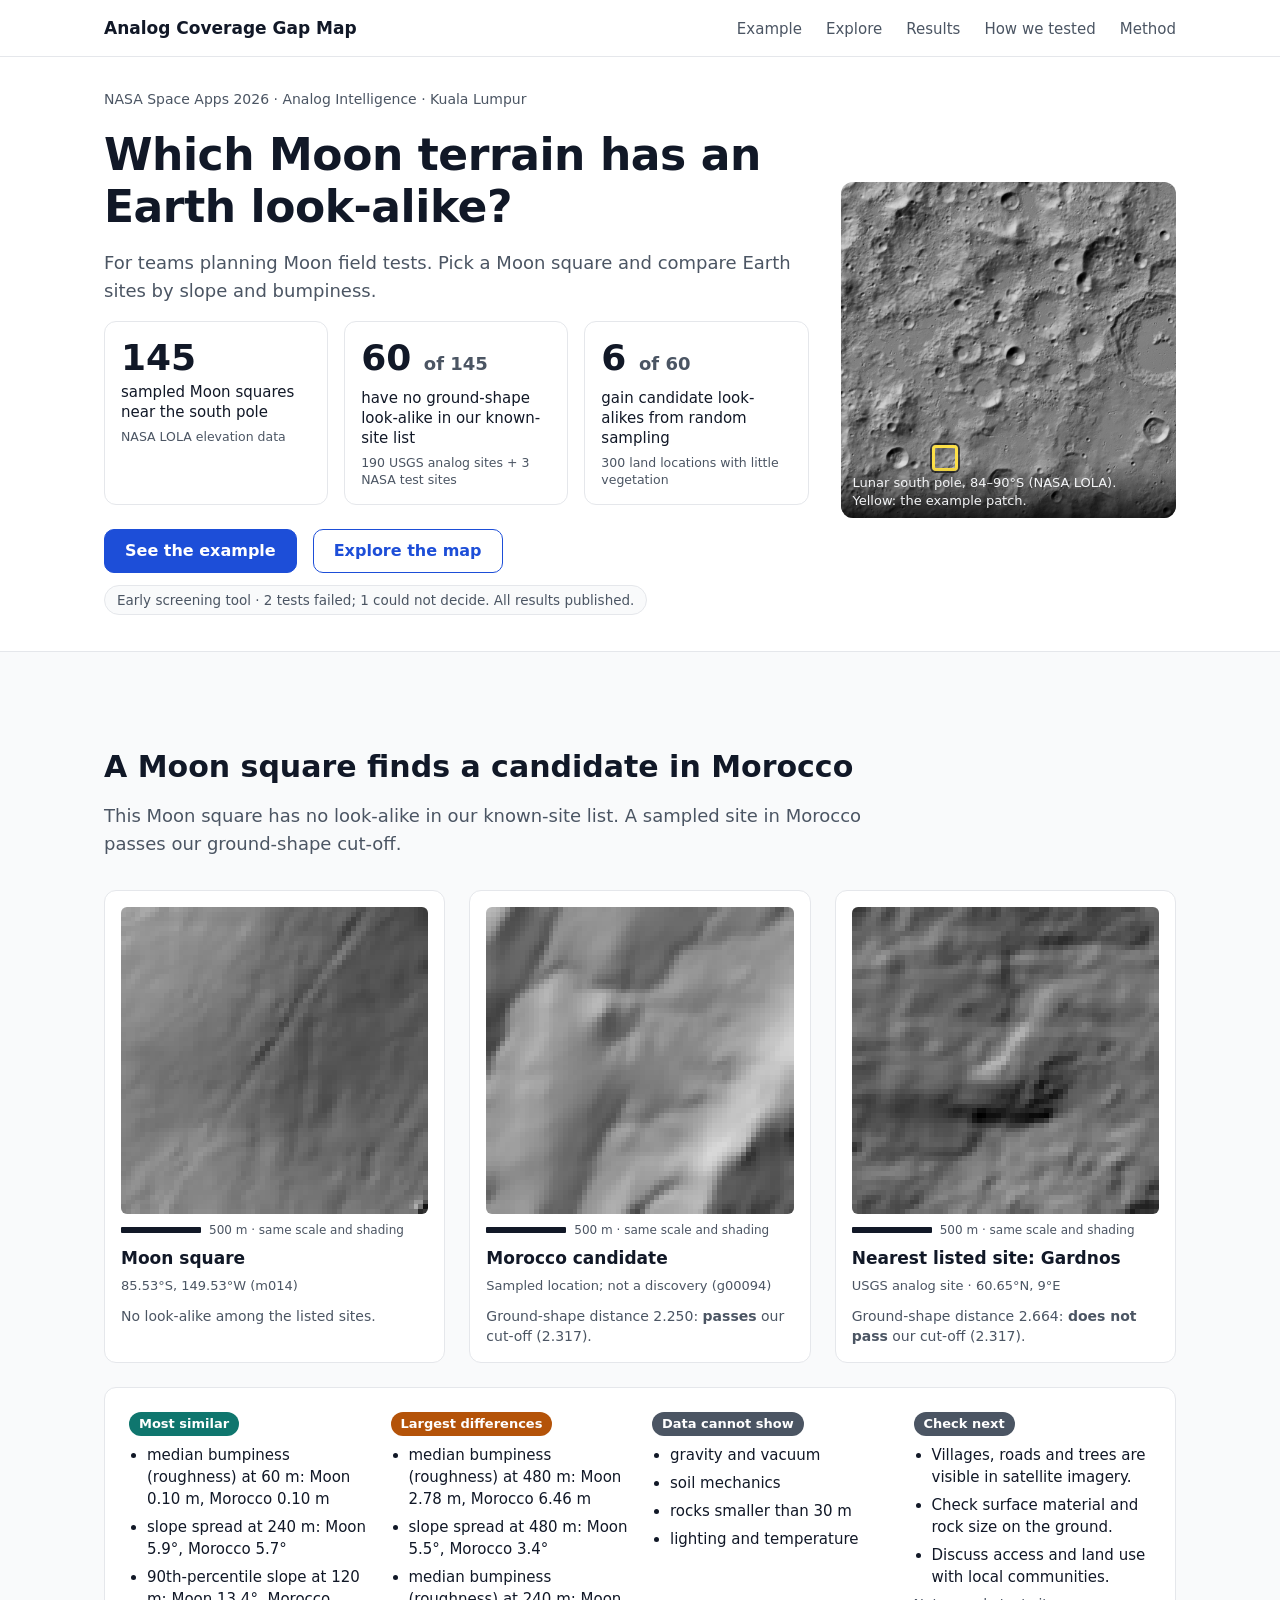
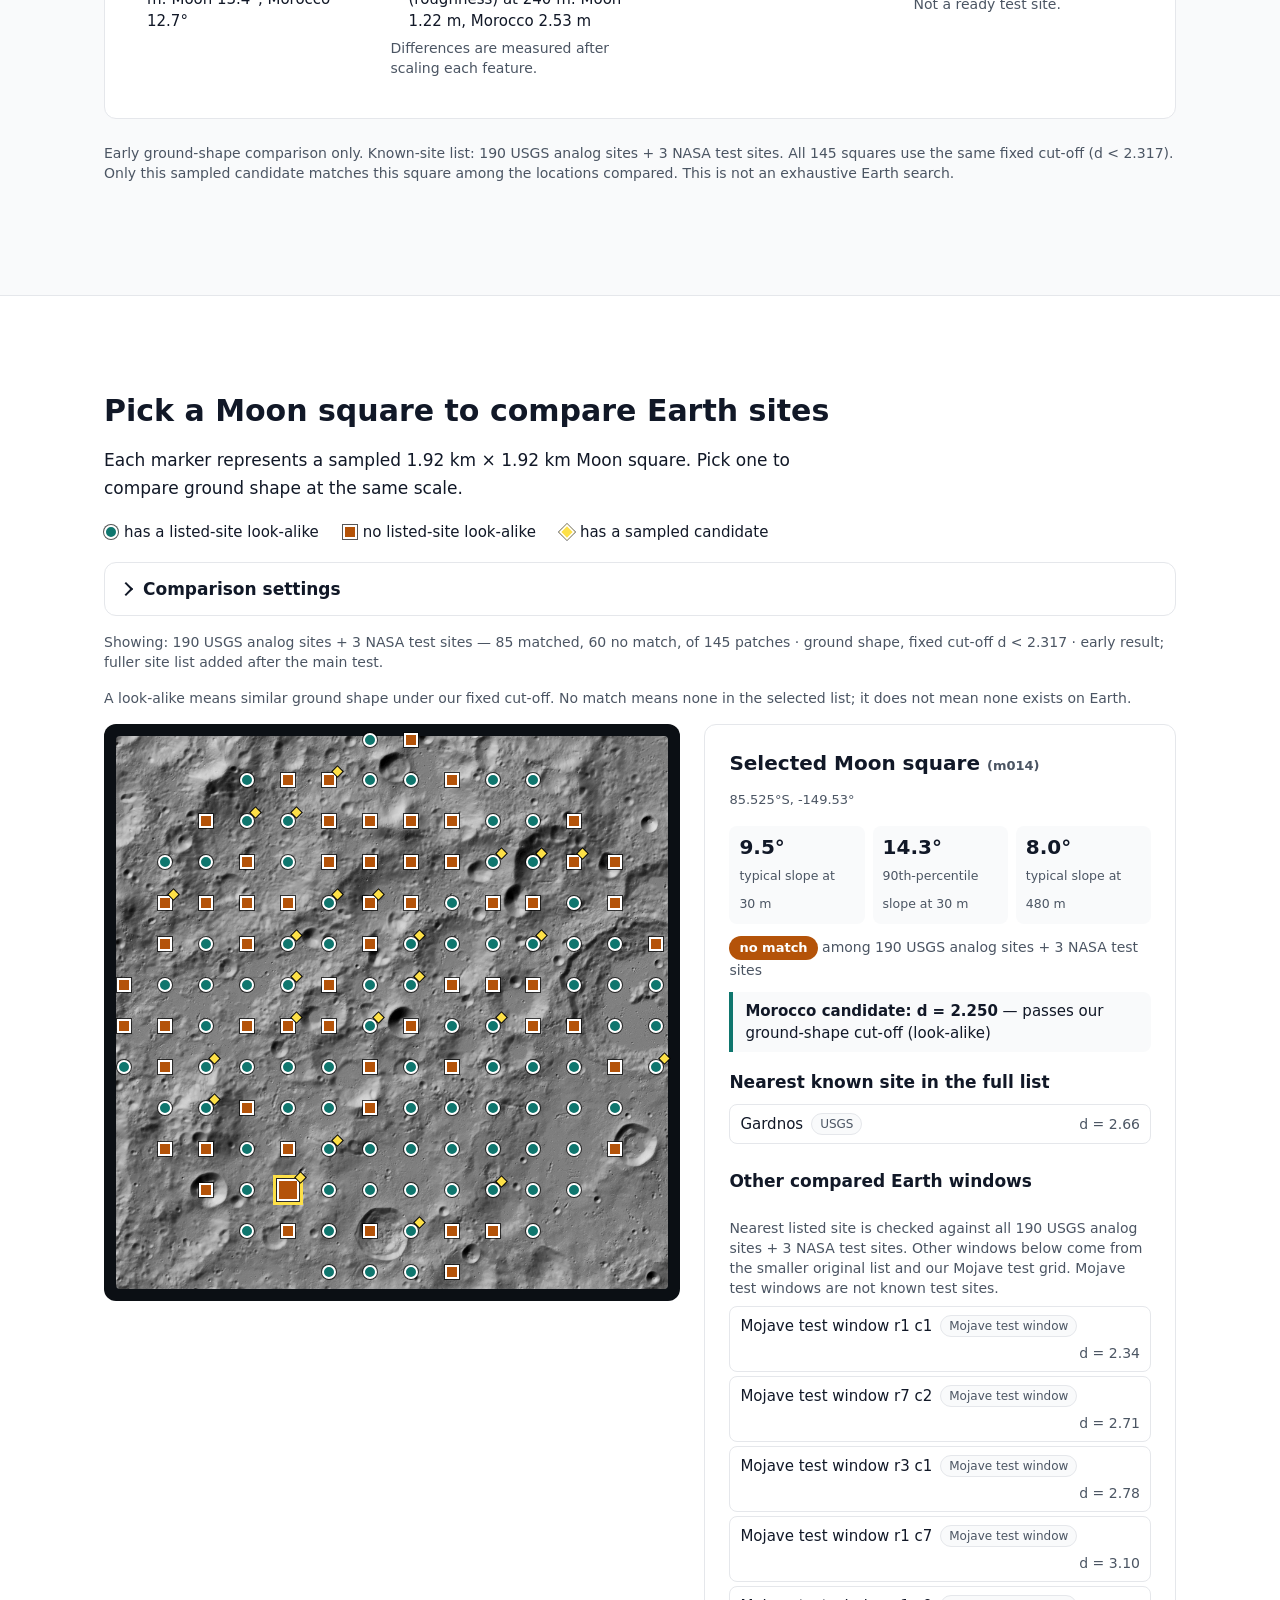
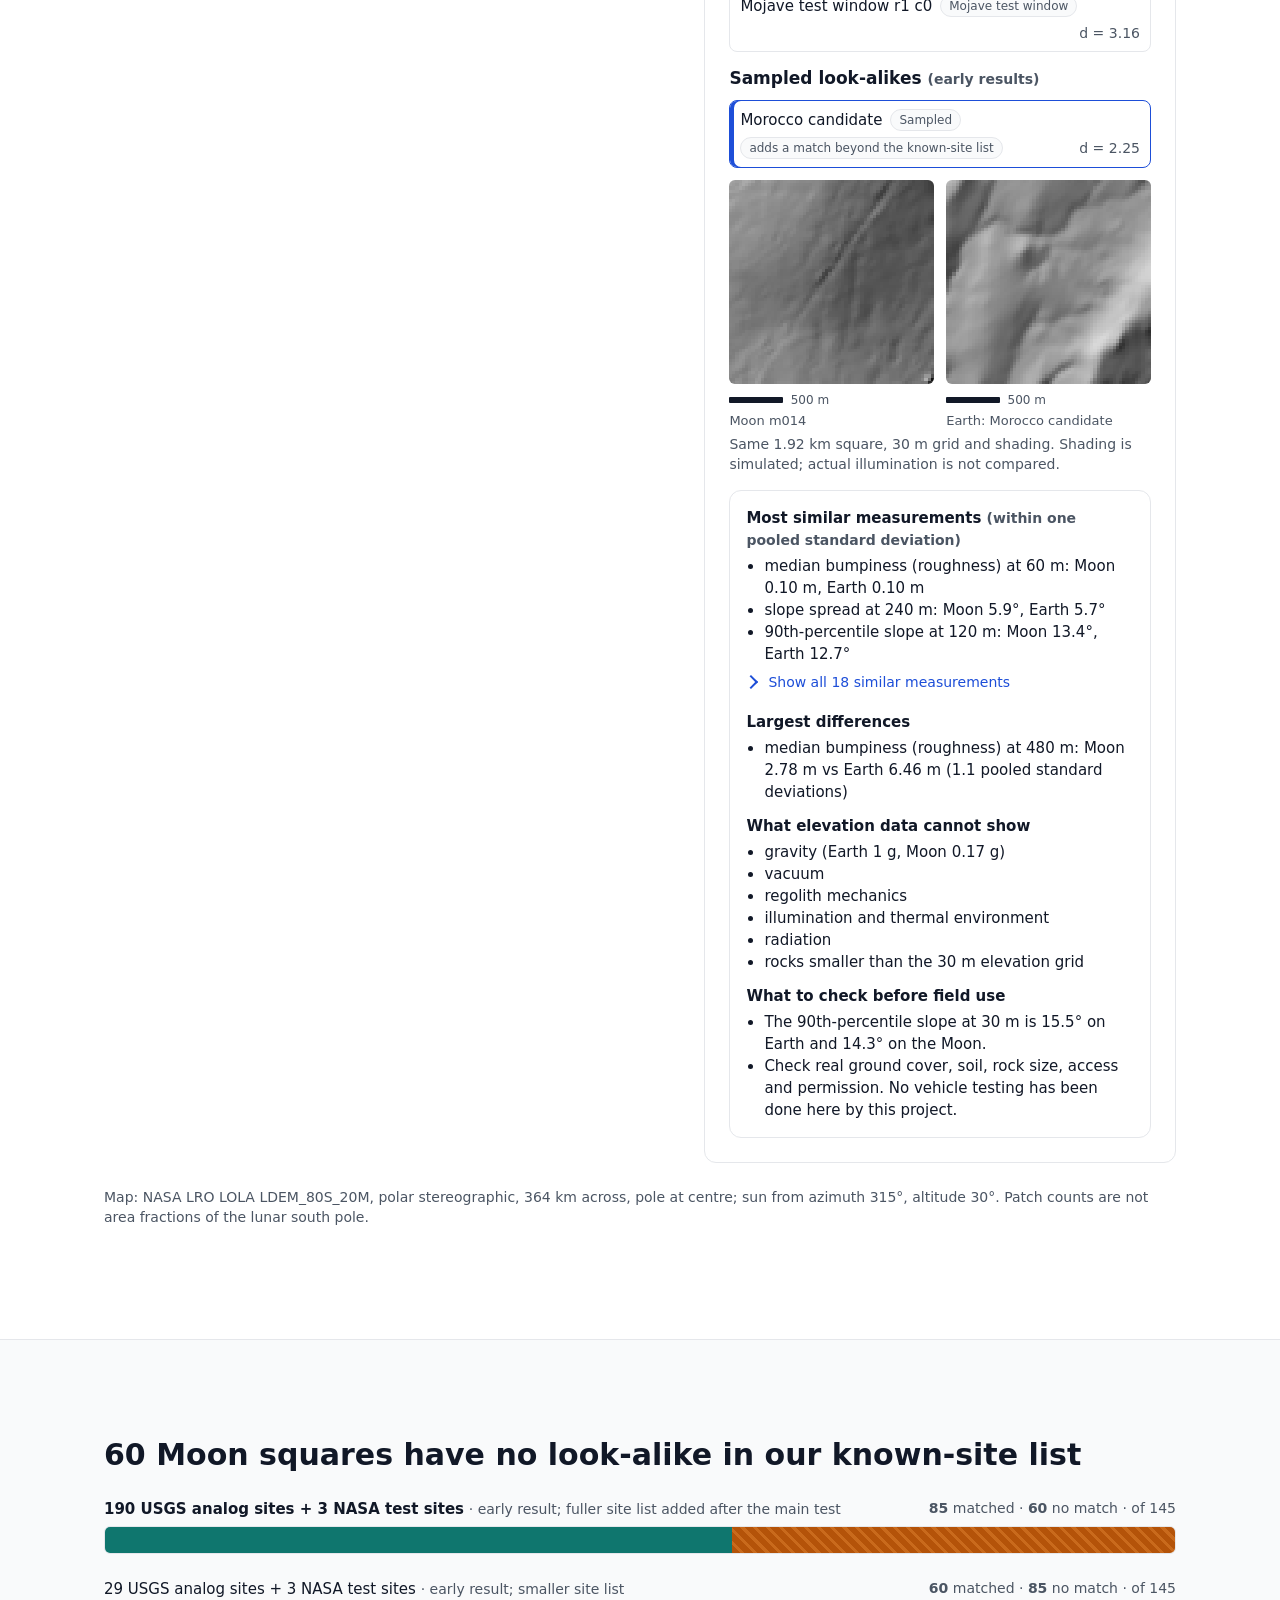
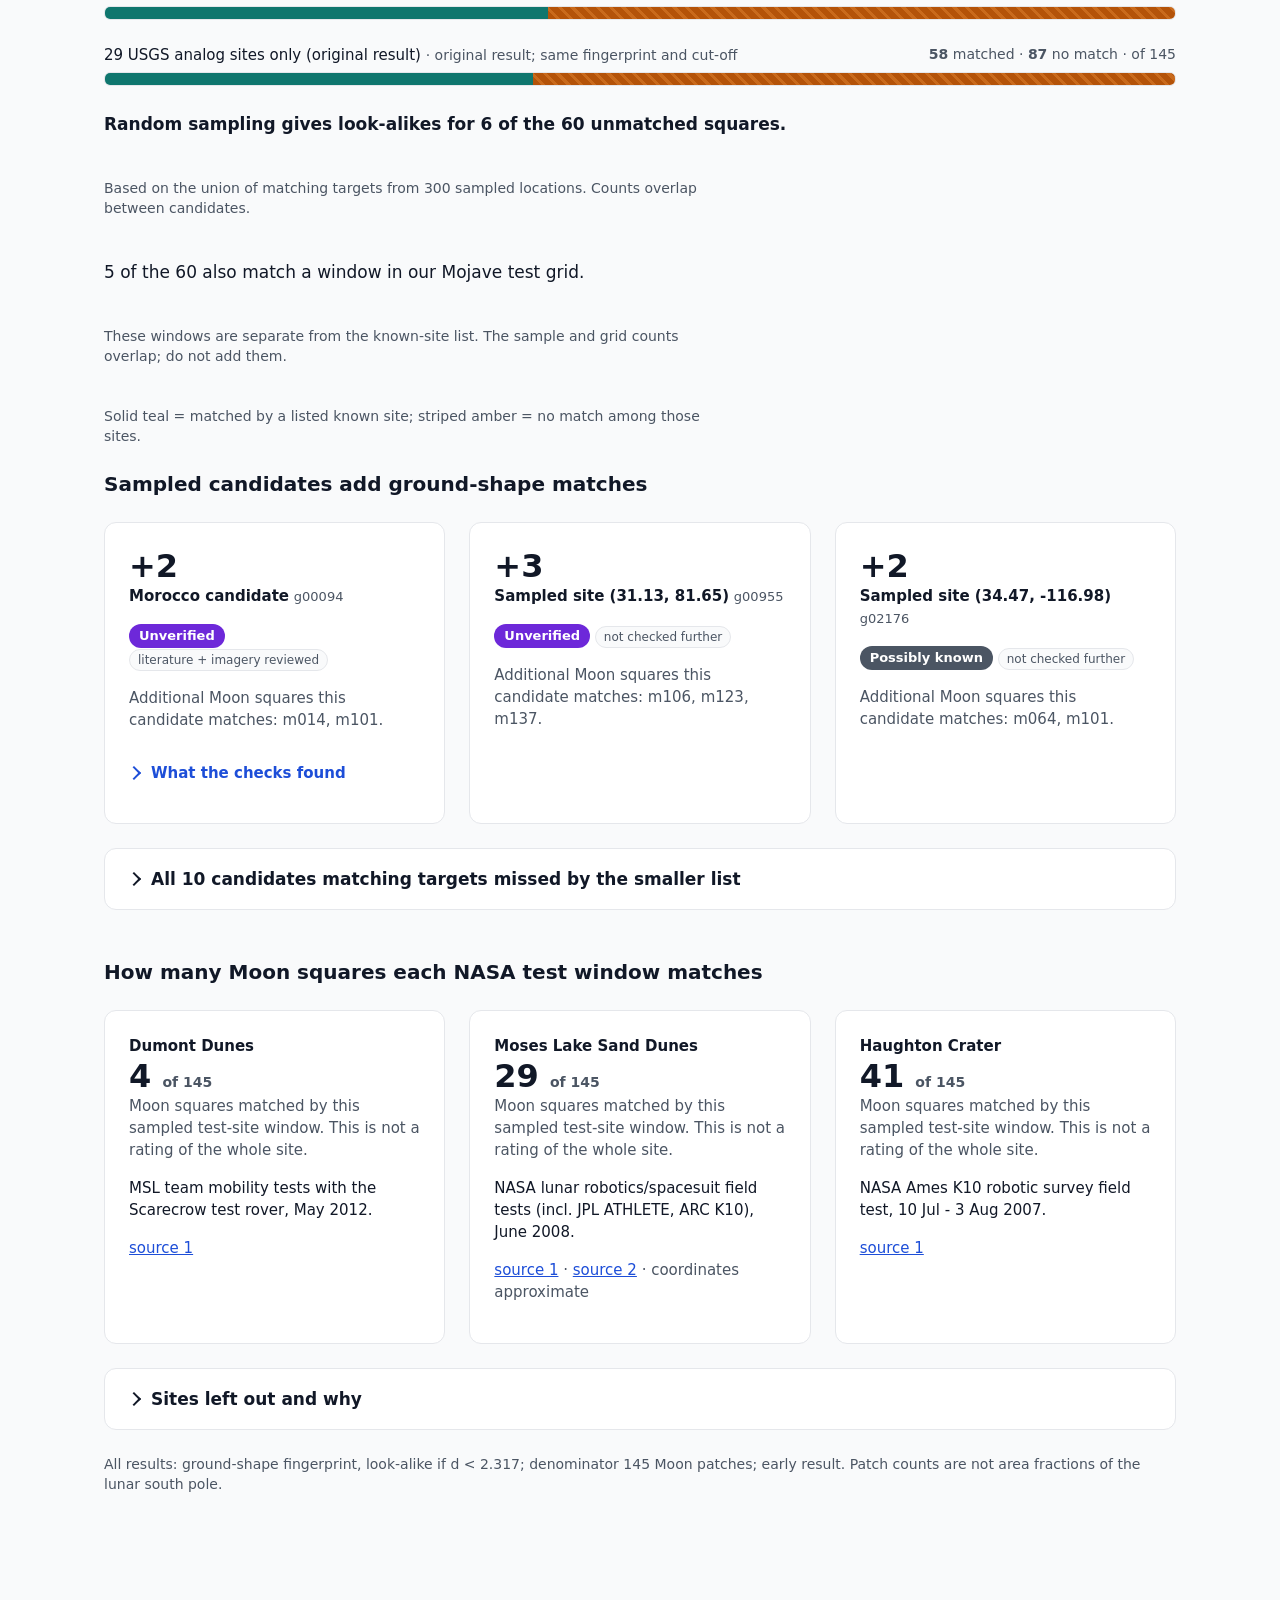
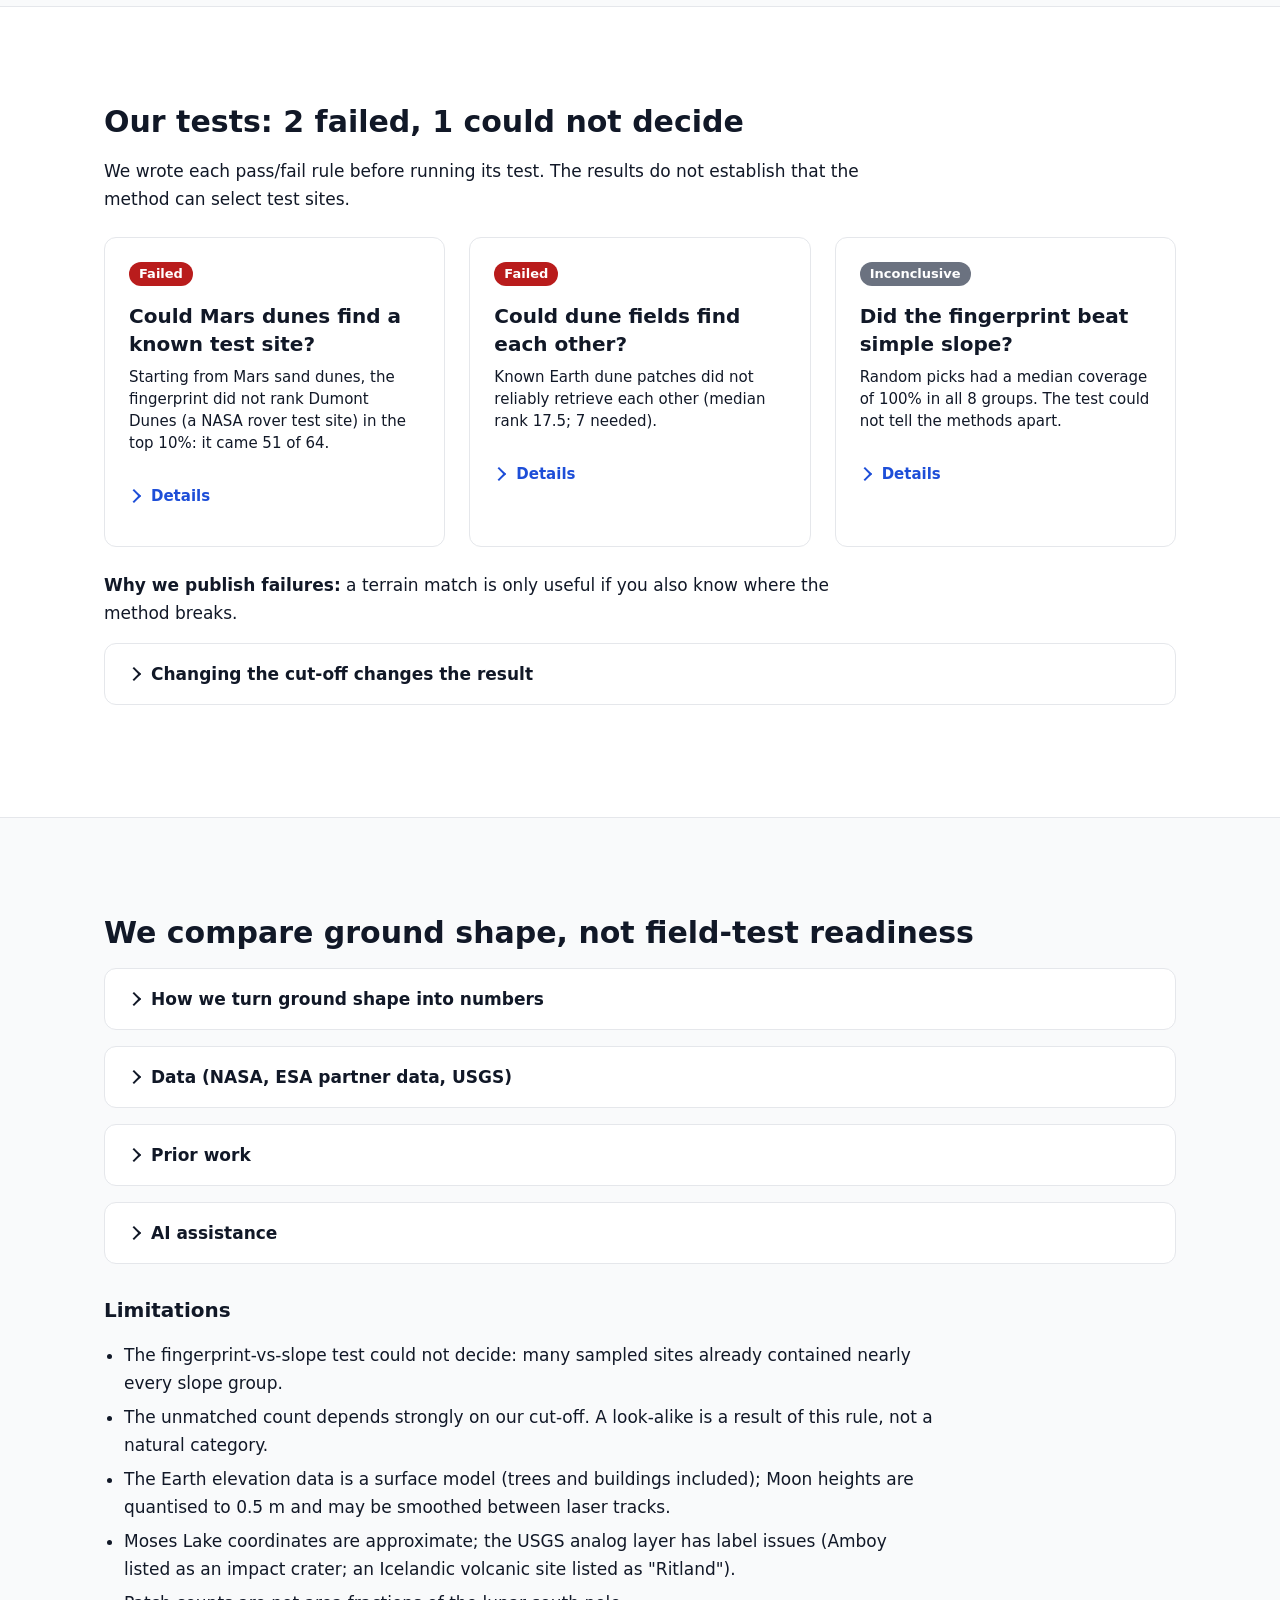
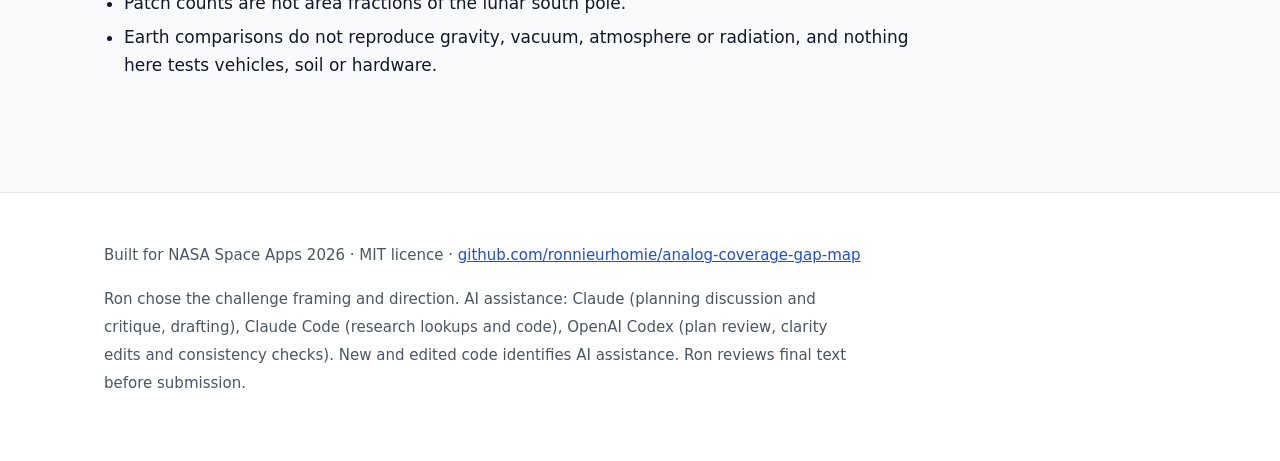
==== web/index.html @ f51215bc "Clarify Moon-to-Earth comparisons and reconcile published facts" ====
<!doctype html>
<html lang="en">
<head>
<meta charset="utf-8">
<meta name="viewport" content="width=device-width, initial-scale=1">
<title>Analog Coverage Gap Map</title>
<meta name="description" content="For Moon field-test planners: compare lunar ground shape with Earth sites. See the evidence, differences and limits. An early screening tool.">
<link rel="stylesheet" href="style.css">
</head>
<body>
<a class="skip" href="#explore">Skip to the map</a>

<nav class="nav" aria-label="Main">
  <div class="wrap">
    <a class="brand" href="#top">Analog Coverage Gap Map</a>
    <ul>
      <li><a href="#example">Example</a></li><li><a href="#explore">Explore</a></li><li><a href="#results">Results</a></li>
      <li><a href="#tested">How we tested</a></li><li><a href="#method">Method</a></li>
    </ul>
  </div>
</nav>

<main id="top">
<section class="hero" aria-labelledby="h1">
  <div class="wrap">
    <div>
      <p class="eyebrow">NASA Space Apps 2026 · Analog Intelligence · Kuala Lumpur</p>
      <h1 id="h1">Which Moon terrain has an Earth look-alike?</h1>
      <p class="lede">For teams planning Moon field tests. Pick a Moon square and compare Earth sites by slope and bumpiness.</p>
      <div class="stats" id="stats" aria-live="polite"></div>
      <div class="btns">
        <a class="btn primary" href="#example">See the example</a>
        <a class="btn secondary" href="#explore">Explore the map</a>
      </div>
      <span class="badge-note" id="badge-note">Early screening tool · 2 tests failed; 1 could not decide. All results published.</span>
    </div>
    <figure class="thumb" id="thumb">
      <img src="data/lola_84S_hillshade.png" alt="Shaded relief of the lunar south polar region, 84°S to the pole, from NASA LOLA elevation data; the example patch is outlined in yellow." width="1820" height="1820">
      <span class="hl" id="thumb-hl" aria-hidden="true"></span>
      <figcaption id="thumb-cap">Lunar south pole, 84–90°S (NASA LOLA). Yellow: the example patch.</figcaption>
    </figure>
  </div>
</section>

<section id="example" class="alt" aria-labelledby="ex-h">
  <div class="wrap">
    <h2 id="ex-h">A Moon square finds a candidate in Morocco</h2>
    <p class="lede" id="ex-lede"></p>
    <div class="trio" id="trio"></div>
    <div class="verdict" id="verdict"></div>
    <p class="footnote" id="ex-foot"></p>
  </div>
</section>

<section id="explore" aria-labelledby="explore-h">
  <div class="wrap">
    <h2 id="explore-h">Pick a Moon square to compare Earth sites</h2>
    <p>Each marker represents a sampled 1.92 km × 1.92 km Moon square. Pick one to compare ground shape at the same scale.</p>
    <div class="legend3" aria-label="Map legend">
      <span><span class="sym c" aria-hidden="true"></span>has a listed-site look-alike</span>
      <span><span class="sym g" aria-hidden="true"></span>no listed-site look-alike</span>
      <span><span class="sym d" aria-hidden="true"></span>has a sampled candidate</span>
    </div>
    <details class="settings">
      <summary>Comparison settings</summary>
      <fieldset class="opts" style="border:0;margin:0;padding:0 0 12px">
        <legend class="small">Which known sites count as a match</legend>
        <label><input type="radio" name="set" value="K" checked> 190 USGS analog sites + 3 NASA test sites (default)</label>
        <label><input type="radio" name="set" value="union"> 29 USGS analog sites + 3 NASA test sites (smaller list)</label>
        <label><input type="radio" name="set" value="nasa"> 3 NASA test sites only</label>
        <label><input type="radio" name="set" value="allusgs"> 190 USGS analog sites only (added after the main test)</label>
        <label><input type="checkbox" id="historical"> original result (29 USGS analog sites only)</label>
      </fieldset>
    </details>
    <p class="setline" id="legend" aria-live="polite"></p>
    <p class="setline">A look-alike means similar ground shape under our fixed cut-off. No match means none in the selected list; it does not mean none exists on Earth.</p>
    <div class="explore">
      <div class="mapbox">
        <div id="map" class="map" role="group" aria-label="Map of 145 Moon patches near the lunar south pole; each marker is a button">
          <img src="data/lola_84S_hillshade.png" alt="Shaded relief of the lunar south polar region, 84°S to the pole (NASA LOLA)." width="1820" height="1820">
        </div>
      </div>
      <aside id="panel" class="panel" aria-live="polite" tabindex="-1"><p class="muted">Loading…</p></aside>
    </div>
    <p class="footnote">Map: NASA LRO LOLA LDEM_80S_20M, polar stereographic, 364 km across, pole at centre; sun from azimuth 315°, altitude 30°.
      Patch counts are not area fractions of the lunar south pole.</p>
  </div>
</section>

<section id="results" class="alt" aria-labelledby="res-h">
  <div class="wrap">
    <h2 id="res-h">60 Moon squares have no look-alike in our known-site list</h2>
    <div class="bars" id="bars"></div>
    <h3>Sampled candidates add ground-shape matches</h3>
    <div class="cards3" id="cands"></div>
    <details class="disc"><summary>All 10 candidates matching targets missed by the smaller list</summary><div class="inner" id="cand-table"></div></details>
    <h3 style="margin-top:48px">How many Moon squares each NASA test window matches</h3>
    <div class="cards3" id="nasa"></div>
    <details class="disc"><summary>Sites left out and why</summary><div class="inner" id="nasa-ex"></div></details>
    <p class="footnote" id="res-foot"></p>
  </div>
</section>

<section id="tested" aria-labelledby="t-h">
  <div class="wrap">
    <h2 id="t-h">Our tests: 2 failed, 1 could not decide</h2>
    <p>We wrote each pass/fail rule before running its test. The results do not establish that the method can select test sites.</p>
    <div class="cards3" id="score"></div>
    <p><strong>Why we publish failures:</strong> a terrain match is only useful if you also know where the method breaks.</p>
    <details class="disc"><summary>Changing the cut-off changes the result</summary><div class="inner" id="sens"></div></details>
  </div>
</section>

<section id="method" class="alt" aria-labelledby="m-h">
  <div class="wrap">
    <h2 id="m-h">We compare ground shape, not field-test readiness</h2>
    <div id="method-body"></div>
    <h3 style="margin-top:32px">Limitations</h3>
    <ul class="lim" id="limits"></ul>
  </div>
</section>
</main>

<footer>
  <div class="wrap">
    <p>Built for NASA Space Apps 2026 · MIT licence · <a href="https://github.com/ronnieurhomie/analog-coverage-gap-map">github.com/ronnieurhomie/analog-coverage-gap-map</a></p>
    <p id="foot-ai">Ron chose the challenge framing and direction. AI assistance: Claude (planning discussion and critique, drafting), Claude Code
      (research lookups and code), OpenAI Codex (plan review, clarity edits and consistency checks). New and edited code identifies AI assistance. Ron reviews final text before submission.</p>
  </div>
</footer>
<script src="app.js"></script>
</body>
</html>
---- web/style.css ----
/* Portions of this file were generated with AI assistance (Claude Code, Anthropic) and reviewed by the author. */
:root {
  --text: #111827; --text-2: #4b5563; --border: #e5e7eb; --surface: #f9fafb; --bg: #ffffff;
  --accent: #1d4ed8; --accent-ink: #ffffff;
  --matched: #0f766e; --nomatch: #b45309; --failed: #b91c1c; --inconclusive: #6b7280; --unverified: #6d28d9;
  --focus: #f59e0b; --map-bg: #0b0f14;
  --s1: 8px; --s2: 16px; --s3: 24px; --s4: 32px; --s6: 48px; --s8: 64px;
  font-family: system-ui, -apple-system, "Segoe UI", Roboto, "Helvetica Neue", Arial, sans-serif;
}
@media (prefers-color-scheme: dark) {
  :root:not([data-theme="light"]) {
    --text: #f3f4f6; --text-2: #c2c8d0; --border: #2f3641; --surface: #161b22; --bg: #0d1117;
    --accent: #8ab4ff; --accent-ink: #0d1117; --matched: #2dd4bf; --nomatch: #fbbf24; --failed: #f87171;
    --inconclusive: #b6bcc6; --unverified: #c4b5fd;
  }
}
* { box-sizing: border-box; }
html { scroll-behavior: smooth; scroll-padding-top: 72px; }
@media (prefers-reduced-motion: reduce) { html { scroll-behavior: auto; } }
body { margin: 0; background: var(--bg); color: var(--text); font-size: 17px; line-height: 28px; }
a { color: var(--accent); }
:focus-visible { outline: 3px solid var(--focus); outline-offset: 2px; border-radius: 4px; }
.skip { position: absolute; left: -999px; } .skip:focus { left: 8px; top: 8px; z-index: 30; background: var(--bg); padding: 8px; }
.wrap { max-width: 1120px; margin: 0 auto; padding: 0 var(--s3); }
.small, .muted { font-size: 14px; line-height: 20px; color: var(--text-2); }
.id { font-size: 13px; color: var(--text-2); font-variant-numeric: tabular-nums; }
h1 { font-size: 44px; line-height: 52px; font-weight: 650; margin: var(--s2) 0; letter-spacing: -0.01em; }
h2 { font-size: 30px; line-height: 38px; font-weight: 650; margin: 0 0 var(--s2); }
h3 { font-size: 20px; line-height: 28px; font-weight: 600; margin: 0 0 var(--s1); }
p { margin: 0 0 var(--s2); max-width: 70ch; }

/* nav */
.nav { position: sticky; top: 0; z-index: 20; background: var(--bg); border-bottom: 1px solid var(--border); }
.nav .wrap { display: flex; align-items: center; justify-content: space-between; gap: var(--s3); height: 56px; }
.brand { font-weight: 650; color: var(--text); text-decoration: none; white-space: nowrap; }
.nav ul { display: flex; gap: var(--s3); list-style: none; margin: 0; padding: 0; }
.nav ul a { color: var(--text-2); text-decoration: none; font-size: 15px; white-space: nowrap; }
.nav ul a:hover { color: var(--accent); }

/* sections */
section { padding: 96px 0; border-bottom: 1px solid var(--border); }
section.alt { background: var(--surface); }
.lede { font-size: 18px; line-height: 28px; color: var(--text-2); }
.footnote { font-size: 14px; line-height: 20px; color: var(--text-2); margin-top: var(--s3); max-width: none; }

/* hero */
.hero { padding: 28px 0 36px; }
.hero .wrap { display: grid; grid-template-columns: minmax(0, 2.1fr) minmax(0, 1fr); gap: var(--s4); align-items: center; }
.eyebrow { font-size: 14px; color: var(--text-2); margin: 0; }
.stats { display: grid; grid-template-columns: repeat(3, 1fr); gap: var(--s2); margin: var(--s2) 0 var(--s3); }
.stat { border: 1px solid var(--border); border-radius: 12px; padding: var(--s2); background: var(--bg); }
.stat .num { font-size: 36px; line-height: 40px; font-weight: 650; font-variant-numeric: tabular-nums; display: block; }
.stat .lab { display: block; font-size: 15px; line-height: 20px; margin-top: 4px; }
.stat .num small { font-size: 18px; font-weight: 600; color: var(--text-2); }
.stat .qual { display: block; font-size: 12.5px; line-height: 17px; color: var(--text-2); margin-top: 6px; }
.btns { display: flex; flex-wrap: wrap; gap: var(--s2); align-items: center; }
.btn { display: inline-flex; align-items: center; min-height: 44px; padding: 0 20px; border-radius: 10px; font-weight: 600; text-decoration: none;
  border: 1px solid var(--accent); font-size: 16px; }
.btn.primary { background: var(--accent); color: var(--accent-ink); }
.btn.secondary { background: transparent; color: var(--accent); }
.badge-note { display: inline-block; margin-top: 12px; font-size: 13.5px; line-height: 20px; color: var(--text-2);
  border: 1px solid var(--border); border-radius: 999px; padding: 4px 12px; background: var(--surface); }
.thumb { position: relative; border-radius: 12px; overflow: hidden; background: var(--map-bg); aspect-ratio: 1; margin: 0; }
.thumb img { width: 100%; height: 100%; display: block; }
.thumb .hl { position: absolute; width: 26px; height: 26px; margin: -13px 0 0 -13px; border: 3px solid #fde047; border-radius: 4px;
  box-shadow: 0 0 0 2px rgba(0,0,0,.6); }
.thumb figcaption { position: absolute; left: 0; right: 0; bottom: 0; padding: 8px 12px; font-size: 13px; line-height: 18px; color: #f3f4f6;
  background: linear-gradient(transparent, rgba(0,0,0,.8)); }

/* example */
.trio { display: grid; grid-template-columns: repeat(3, 1fr); gap: var(--s3); margin: var(--s4) 0 var(--s3); }
.imgcard { border: 1px solid var(--border); border-radius: 12px; padding: var(--s2); background: var(--bg); margin: 0; }
.imgcard img { width: 100%; height: auto; aspect-ratio: 1; image-rendering: pixelated; display: block; border-radius: 6px; }
.scale { display: flex; align-items: center; gap: 8px; margin-top: 8px; font-size: 12px; line-height: 16px; color: var(--text-2); }
.scale i { display: block; height: 6px; width: 26.04%; background: var(--text); border-radius: 1px; }
.imgcard .name { font-weight: 600; margin-top: 8px; display: block; line-height: 24px; }
.verdict { display: grid; grid-template-columns: repeat(4, 1fr); gap: var(--s3); border: 1px solid var(--border); border-radius: 12px;
  padding: var(--s3); background: var(--bg); }
.verdict h3 { font-size: 16px; line-height: 22px; display: flex; align-items: center; gap: 8px; }
.verdict ul { margin: 0; padding-left: 18px; font-size: 15px; line-height: 22px; } .verdict li { margin-bottom: 6px; }

/* pills & chips */
.pill { display: inline-block; font-size: 13px; line-height: 18px; font-weight: 600; padding: 3px 10px; border-radius: 999px; color: #fff; vertical-align: middle; }
.pill.failed { background: var(--failed); } .pill.inconclusive { background: var(--inconclusive); } .pill.unverified { background: var(--unverified); }
.pill.matched { background: var(--matched); } .pill.nomatch { background: var(--nomatch); } .pill.neutral { background: var(--text-2); }
@media (prefers-color-scheme: dark) { :root:not([data-theme="light"]) .pill { color: #0d1117; } }
.chip { display: inline-block; font-size: 12px; line-height: 18px; padding: 1px 8px; border-radius: 999px; border: 1px solid var(--border);
  color: var(--text-2); background: var(--surface); white-space: nowrap; }

/* explore */
.legend3 { display: flex; flex-wrap: wrap; gap: var(--s1) var(--s3); font-size: 15px; margin: var(--s2) 0; }
.sym { display: inline-block; width: 14px; height: 14px; vertical-align: -2px; margin-right: 6px; border: 2px solid #fff; box-shadow: 0 0 0 1px #555; }
.sym.c { background: var(--matched); border-radius: 50%; } .sym.g { background: var(--nomatch); }
.sym.d { background: #fde047; transform: rotate(45deg) scale(.8); }
details.settings { border: 1px solid var(--border); border-radius: 12px; padding: 0 var(--s2); margin-bottom: var(--s2); background: var(--bg); }
details > summary { cursor: pointer; padding: 12px 0; font-weight: 600; list-style: none; display: flex; align-items: center; gap: 8px; }
details > summary::-webkit-details-marker { display: none; }
details > summary::before { content: ""; width: 8px; height: 8px; border-right: 2px solid currentColor; border-bottom: 2px solid currentColor;
  transform: rotate(-45deg); transition: transform .15s; margin-right: 4px; flex: none; }
details[open] > summary::before { transform: rotate(45deg); }
@media (prefers-reduced-motion: reduce) { details > summary::before { transition: none; } }
.settings .opts { display: flex; flex-wrap: wrap; gap: 8px 20px; padding-bottom: 12px; font-size: 15px; }
.settings label { display: inline-flex; gap: 6px; align-items: center; min-height: 32px; }
.setline { font-size: 14px; line-height: 20px; color: var(--text-2); margin: 0 0 var(--s2); max-width: none; }
.explore { display: grid; grid-template-columns: 55fr 45fr; gap: var(--s3); align-items: start; }
.mapbox { background: var(--map-bg); border-radius: 12px; padding: 12px; }
.map { position: relative; width: 100%; aspect-ratio: 1; }
.map img { width: 100%; height: 100%; display: block; border-radius: 4px; object-fit: fill; }
.pt { position: absolute; width: 14px; height: 14px; margin: -7px 0 0 -7px; padding: 0; border: 2px solid #fff; cursor: pointer;
  box-shadow: 0 0 0 1px rgba(0,0,0,.7); }
.pt.covered { background: var(--matched); border-radius: 50%; } .pt.gap { background: var(--nomatch); }
.pt.cand::after { content: ""; position: absolute; right: -7px; top: -7px; width: 7px; height: 7px; background: #fde047;
  transform: rotate(45deg); box-shadow: 0 0 0 1px #000; }
.pt[aria-pressed="true"] { width: 22px; height: 22px; margin: -11px 0 0 -11px; outline: 3px solid #fde047; outline-offset: 1px; z-index: 2; }
.panel { border: 1px solid var(--border); border-radius: 12px; padding: var(--s3); background: var(--bg); }
.panel h3 { margin-bottom: 4px; }
.keynums { display: grid; grid-template-columns: repeat(3, 1fr); gap: 8px; margin: 12px 0; }
.keynums div { background: var(--surface); border-radius: 8px; padding: 8px 10px; }
.keynums b { display: block; font-size: 20px; line-height: 26px; font-variant-numeric: tabular-nums; }
.keynums span { font-size: 12.5px; line-height: 17px; color: var(--text-2); }
.verdictline { border-left: 4px solid var(--matched); padding: 8px 12px; background: var(--surface); border-radius: 0 8px 8px 0; margin: 12px 0;
  font-size: 15px; line-height: 22px; max-width: none; }
.verdictline.out { border-left-color: var(--nomatch); }
.nb { list-style: none; margin: 8px 0 12px; padding: 0; }
.nb button { width: 100%; text-align: left; display: flex; flex-wrap: wrap; align-items: center; gap: 6px 8px; background: var(--bg);
  border: 1px solid var(--border); border-radius: 8px; padding: 8px 10px; margin: 4px 0; color: var(--text); font: inherit; font-size: 15px;
  line-height: 20px; cursor: pointer; }
.nb button .dv { margin-left: auto; font-variant-numeric: tabular-nums; color: var(--text-2); font-size: 14px; }
.nb button[aria-pressed="true"] { border-color: var(--accent); box-shadow: inset 4px 0 0 var(--accent); }
.pair { display: grid; grid-template-columns: 1fr 1fr; gap: 12px; margin: 12px 0 4px; }
.pair img { width: 100%; height: auto; aspect-ratio: 1; image-rendering: pixelated; border-radius: 6px; display: block; }
.pair .cap { font-size: 13px; line-height: 18px; color: var(--text-2); margin-top: 4px; }
.card { border: 1px solid var(--border); border-radius: 12px; padding: var(--s2); margin-top: var(--s2); font-size: 15px; line-height: 22px; }
.card h4 { margin: 12px 0 4px; font-size: 15px; } .card h4:first-child { margin-top: 0; }
.card ul { margin: 0; padding-left: 18px; } .card details > summary { font-weight: 500; padding: 6px 0; font-size: 14px; color: var(--accent); }

/* results */
.bars { display: grid; gap: var(--s3); margin: var(--s3) 0; }
.barrow .bl { display: flex; justify-content: space-between; gap: 12px; font-size: 15px; line-height: 22px; margin-bottom: 6px; flex-wrap: wrap; }
.bar { display: flex; height: 28px; border-radius: 6px; overflow: hidden; border: 1px solid var(--border); }
.bar.small { height: 14px; }
.bar .cov { background: var(--matched); } .bar .gap { background: repeating-linear-gradient(45deg, var(--nomatch), var(--nomatch) 6px, #c96a1c 6px, #c96a1c 9px); }
.cards3 { display: grid; grid-template-columns: repeat(3, 1fr); gap: var(--s3); margin: var(--s3) 0; }
.cardx { border: 1px solid var(--border); border-radius: 12px; padding: var(--s3); background: var(--bg); }
.cardx .big { font-size: 32px; line-height: 38px; font-weight: 650; font-variant-numeric: tabular-nums; }
.cardx p { font-size: 15px; line-height: 22px; }
.cardx details { margin-top: 8px; } .cardx details > summary { font-size: 15px; color: var(--accent); }
.cardx details p, .cardx details li { font-size: 15px; line-height: 22px; }
.disc { border: 1px solid var(--border); border-radius: 12px; padding: 0 var(--s3); margin: var(--s2) 0; background: var(--bg); }
.disc > summary { padding: 16px 0; }
.disc .inner { padding-bottom: var(--s3); }
table { border-collapse: collapse; width: 100%; font-size: 14.5px; line-height: 20px; }
th, td { border-bottom: 1px solid var(--border); padding: 8px 8px; text-align: left; vertical-align: top; }
th { color: var(--text-2); font-weight: 600; } .tablewrap { overflow-x: auto; }
figure.chart { margin: var(--s2) 0; } figure.chart img { max-width: 100%; height: auto; border: 1px solid var(--border); border-radius: 8px; background: #fff; }
figure.chart figcaption { font-size: 14px; color: var(--text-2); }
.lim { padding-left: 20px; } .lim li { margin-bottom: 6px; max-width: 75ch; }
footer { padding: var(--s6) 0; font-size: 15px; color: var(--text-2); } footer p { max-width: 80ch; }

/* responsive */
@media (max-width: 960px) {
  .hero .wrap { grid-template-columns: 1fr; }
  .thumb { max-width: 420px; }
  .explore { grid-template-columns: 1fr; }
  .verdict { grid-template-columns: 1fr 1fr; }
}
@media (max-width: 640px) {
  section { padding: 56px 0; } .hero { padding: 24px 0 40px; }
  .wrap { padding: 0 16px; }
  h1 { font-size: 30px; line-height: 38px; } h2 { font-size: 24px; line-height: 32px; }
  .nav .wrap { height: auto; flex-direction: column; align-items: flex-start; gap: 4px; padding-top: 8px; padding-bottom: 6px; }
  .nav ul { overflow-x: auto; max-width: 100%; gap: 16px; padding-bottom: 4px; }
  .stats, .trio, .cards3, .verdict { grid-template-columns: 1fr; }
  .stat .num { font-size: 34px; line-height: 40px; }
  .keynums b { font-size: 17px; }
}
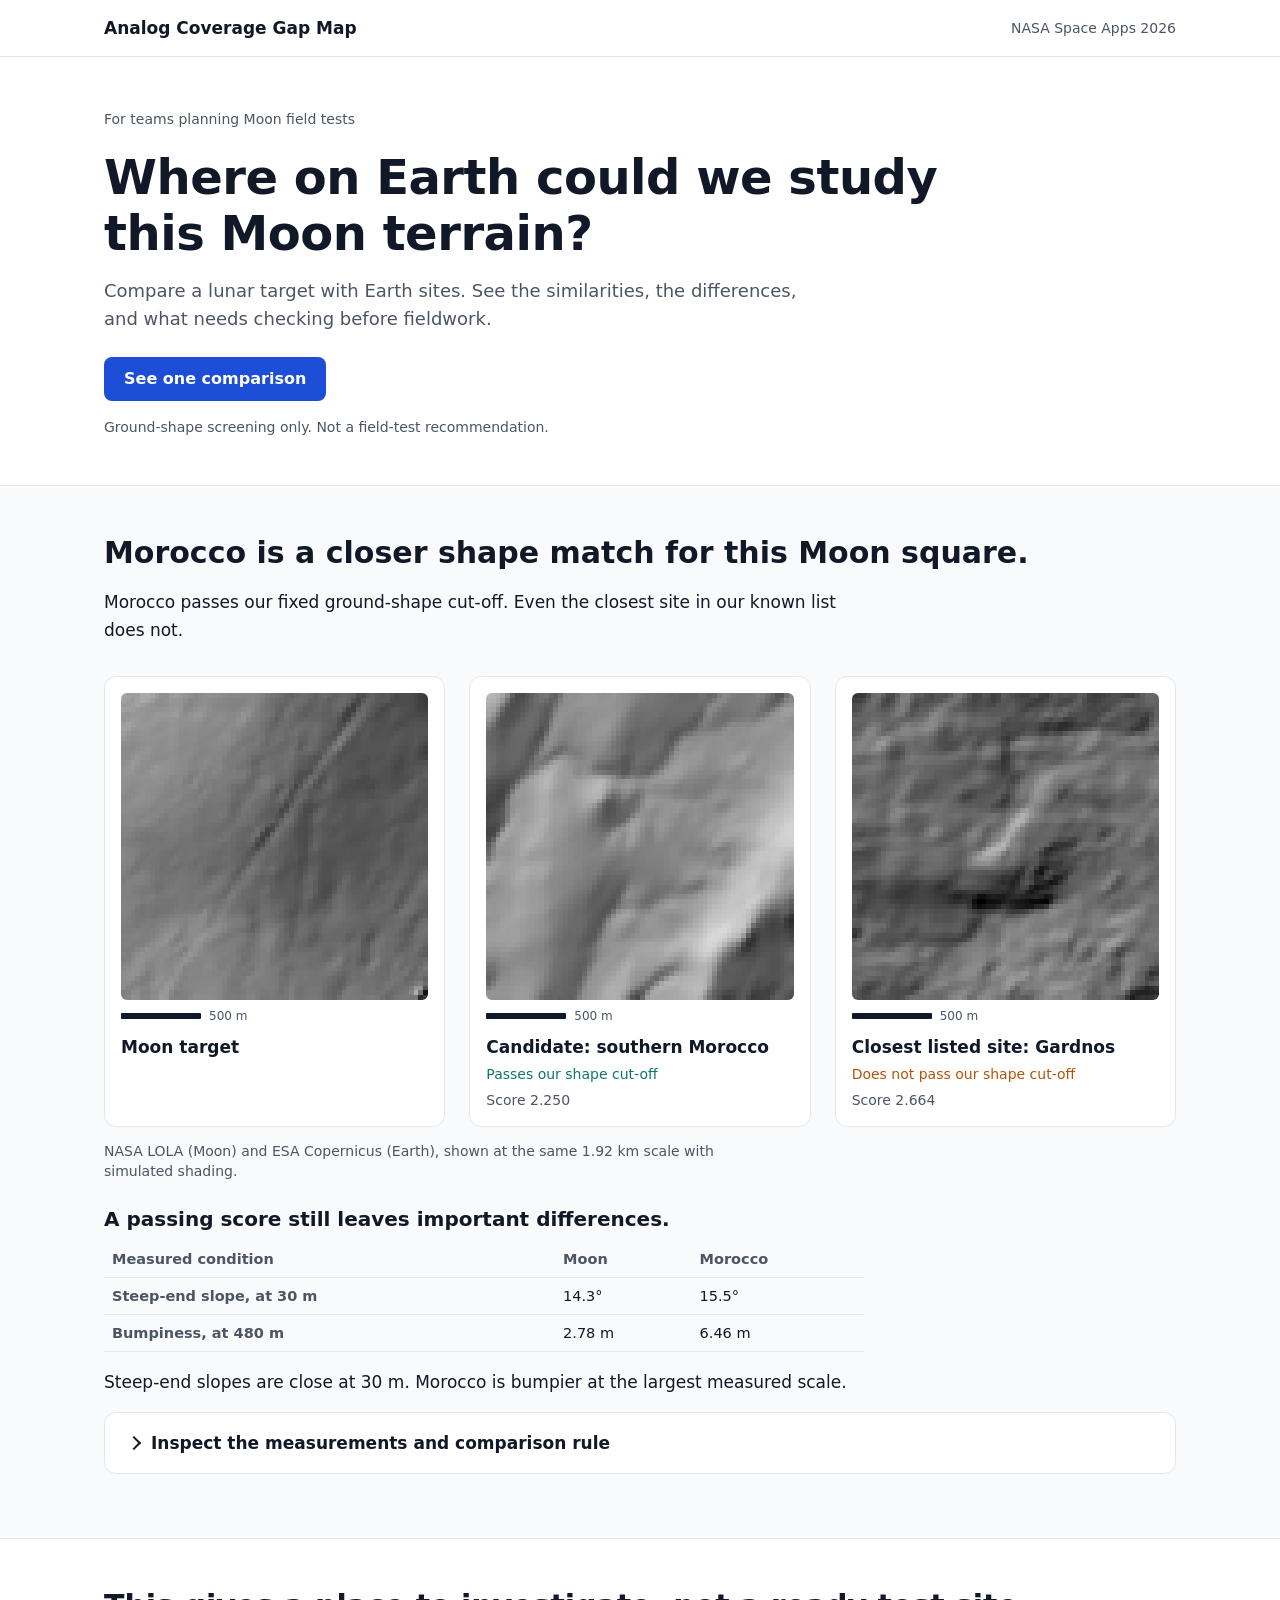
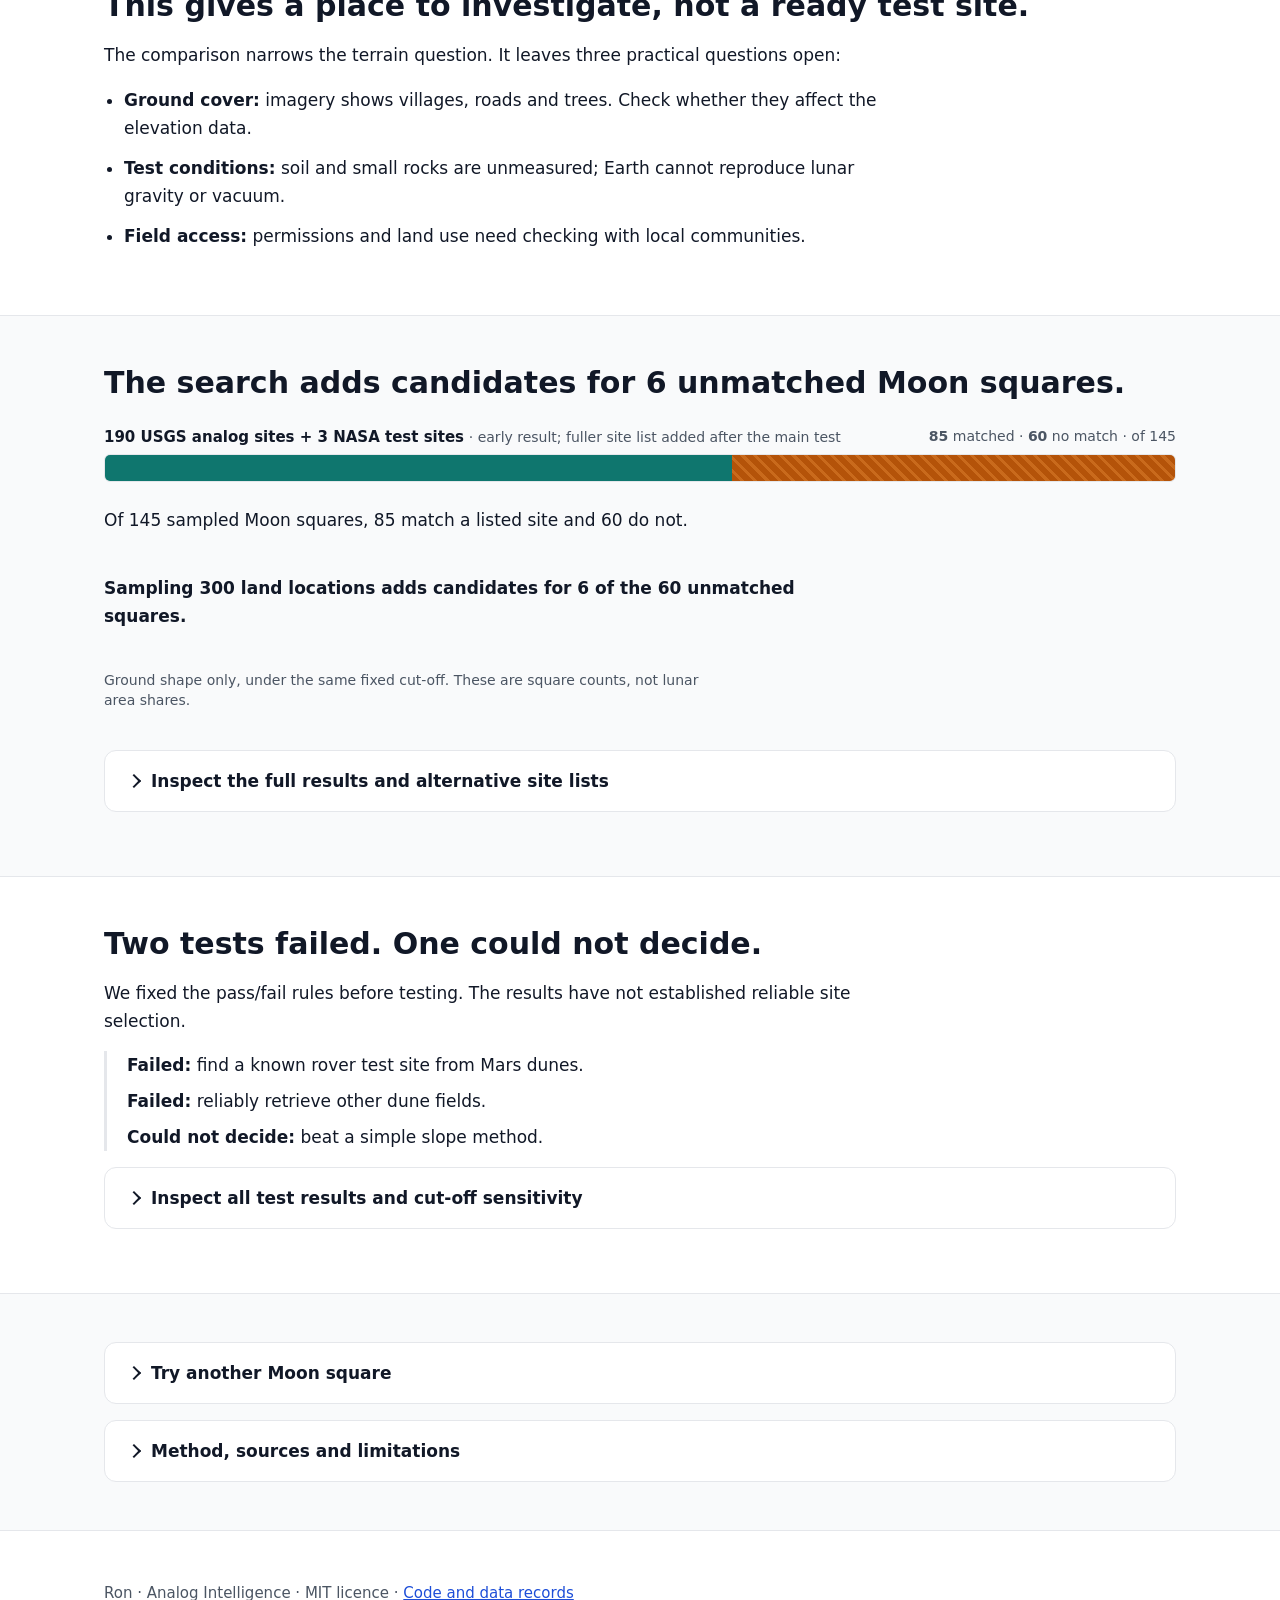
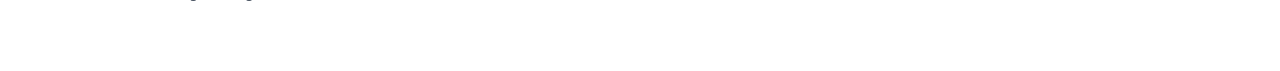
==== commit ad69a74b: "Present one clear Moon-to-Earth comparison with evidence and limits" ====
--- a/web/index.html
+++ b/web/index.html
@@ -1,60 +1,68 @@
 <!doctype html>
+<!-- AI-assisted implementation: OpenAI Codex; scientific data and method unchanged. -->
 <html lang="en">
 <head>
-<meta charset="utf-8">
-<meta name="viewport" content="width=device-width, initial-scale=1">
-<title>Analog Coverage Gap Map</title>
-<meta name="description" content="For Moon field-test planners: compare lunar ground shape with Earth sites. See the evidence, differences and limits. An early screening tool.">
+<meta charset="utf-8"><meta name="viewport" content="width=device-width, initial-scale=1">
+<title>Analog Coverage Gap Map — Earth candidates for Moon terrain</title>
+<meta name="description" content="For Moon field-test planners: compare one lunar target with Earth candidates, inspect the differences, and see what still needs checking.">
 <link rel="stylesheet" href="style.css">
 </head>
 <body>
-<a class="skip" href="#explore">Skip to the map</a>
+<a class="skip" href="#example">Skip to the comparison</a>
+<header class="nav"><div class="wrap"><a class="brand" href="#top">Analog Coverage Gap Map</a><span class="small">NASA Space Apps 2026</span></div></header>
+<main id="top">
+<section class="hero" aria-labelledby="h1"><div class="wrap">
+  <p class="eyebrow">For teams planning Moon field tests</p>
+  <h1 id="h1">Where on Earth could we study this Moon terrain?</h1>
+  <p class="lede">Compare a lunar target with Earth sites. See the similarities, the differences, and what needs checking before fieldwork.</p>
+  <a class="btn primary" href="#example">See one comparison</a>
+  <p class="boundary">Ground-shape screening only. Not a field-test recommendation.</p>
+</div></section>
 
-<nav class="nav" aria-label="Main">
-  <div class="wrap">
-    <a class="brand" href="#top">Analog Coverage Gap Map</a>
-    <ul>
-      <li><a href="#example">Example</a></li><li><a href="#explore">Explore</a></li><li><a href="#results">Results</a></li>
-      <li><a href="#tested">How we tested</a></li><li><a href="#method">Method</a></li>
-    </ul>
-  </div>
-</nav>
+<section id="example" class="alt" aria-labelledby="ex-h"><div class="wrap">
+  <h2 id="ex-h">Morocco is a closer shape match for this Moon square.</h2>
+  <p id="ex-lede"></p>
+  <div class="trio" id="trio"></div>
+  <p class="small shared-scale">NASA LOLA (Moon) and ESA Copernicus (Earth), shown at the same 1.92 km scale with simulated shading.</p>
+  <div id="verdict" class="verdict"></div>
+  <details class="disc"><summary>Inspect the measurements and comparison rule</summary><div class="inner"><p id="ex-foot"></p><div class="tablewrap" id="example-data"></div></div></details>
+</div></section>
 
-<main id="top">
-<section class="hero" aria-labelledby="h1">
-  <div class="wrap">
-    <div>
-      <p class="eyebrow">NASA Space Apps 2026 · Analog Intelligence · Kuala Lumpur</p>
-      <h1 id="h1">Which Moon terrain has an Earth look-alike?</h1>
-      <p class="lede">For teams planning Moon field tests. Pick a Moon square and compare Earth sites by slope and bumpiness.</p>
-      <div class="stats" id="stats" aria-live="polite"></div>
-      <div class="btns">
-        <a class="btn primary" href="#example">See the example</a>
-        <a class="btn secondary" href="#explore">Explore the map</a>
-      </div>
-      <span class="badge-note" id="badge-note">Early screening tool · 2 tests failed; 1 could not decide. All results published.</span>
-    </div>
-    <figure class="thumb" id="thumb">
-      <img src="data/lola_84S_hillshade.png" alt="Shaded relief of the lunar south polar region, 84°S to the pole, from NASA LOLA elevation data; the example patch is outlined in yellow." width="1820" height="1820">
-      <span class="hl" id="thumb-hl" aria-hidden="true"></span>
-      <figcaption id="thumb-cap">Lunar south pole, 84–90°S (NASA LOLA). Yellow: the example patch.</figcaption>
-    </figure>
-  </div>
-</section>
+<section id="next" aria-labelledby="next-h"><div class="wrap">
+  <h2 id="next-h">This gives a place to investigate, not a ready test site.</h2>
+  <p>The comparison narrows the terrain question. It leaves three practical questions open:</p>
+  <ul class="next-steps">
+    <li><strong>Ground cover:</strong> imagery shows villages, roads and trees. Check whether they affect the elevation data.</li>
+    <li><strong>Test conditions:</strong> soil and small rocks are unmeasured; Earth cannot reproduce lunar gravity or vacuum.</li>
+    <li><strong>Field access:</strong> permissions and land use need checking with local communities.</li>
+  </ul>
+</div></section>
 
-<section id="example" class="alt" aria-labelledby="ex-h">
-  <div class="wrap">
-    <h2 id="ex-h">A Moon square finds a candidate in Morocco</h2>
-    <p class="lede" id="ex-lede"></p>
-    <div class="trio" id="trio"></div>
-    <div class="verdict" id="verdict"></div>
-    <p class="footnote" id="ex-foot"></p>
-  </div>
-</section>
+<section id="results" class="alt" aria-labelledby="res-h"><div class="wrap">
+  <h2 id="res-h">The search adds candidates for 6 unmatched Moon squares.</h2>
+  <div class="bars" id="bars"></div>
+  <details class="disc"><summary>Inspect the full results and alternative site lists</summary><div class="inner">
+    <div id="other-bars"></div><div class="cards3" id="cands"></div>
+    <details><summary>All sampled candidates with matches</summary><div id="cand-table"></div></details>
+    <h3>Sampled NASA test-site windows</h3><div class="cards3" id="nasa"></div>
+    <details><summary>Sites left out and why</summary><div id="nasa-ex"></div></details>
+    <p class="footnote" id="res-foot"></p>
+  </div></details>
+</div></section>
 
-<section id="explore" aria-labelledby="explore-h">
-  <div class="wrap">
-    <h2 id="explore-h">Pick a Moon square to compare Earth sites</h2>
+<section id="tested" aria-labelledby="t-h"><div class="wrap">
+  <h2 id="t-h">Two tests failed. One could not decide.</h2>
+  <p>We fixed the pass/fail rules before testing. The results have not established reliable site selection.</p>
+  <div id="test-summary" class="test-summary"></div>
+  <details class="disc"><summary>Inspect all test results and cut-off sensitivity</summary><div class="inner">
+    <div class="cards3" id="score"></div><div id="sens"></div>
+  </div></details>
+</div></section>
+
+<section id="tools" class="alt"><div class="wrap">
+<details id="explorer-details" class="disc explorer-disclosure">
+<summary>Try another Moon square</summary>
+<div id="explore" class="inner">
     <p>Each marker represents a sampled 1.92 km × 1.92 km Moon square. Pick one to compare ground shape at the same scale.</p>
     <div class="legend3" aria-label="Map legend">
       <span><span class="sym c" aria-hidden="true"></span>has a listed-site look-alike</span>
@@ -84,50 +92,15 @@
     </div>
     <p class="footnote">Map: NASA LRO LOLA LDEM_80S_20M, polar stereographic, 364 km across, pole at centre; sun from azimuth 315°, altitude 30°.
       Patch counts are not area fractions of the lunar south pole.</p>
-  </div>
-</section>
+</div>
+</details>
 
-<section id="results" class="alt" aria-labelledby="res-h">
-  <div class="wrap">
-    <h2 id="res-h">60 Moon squares have no look-alike in our known-site list</h2>
-    <div class="bars" id="bars"></div>
-    <h3>Sampled candidates add ground-shape matches</h3>
-    <div class="cards3" id="cands"></div>
-    <details class="disc"><summary>All 10 candidates matching targets missed by the smaller list</summary><div class="inner" id="cand-table"></div></details>
-    <h3 style="margin-top:48px">How many Moon squares each NASA test window matches</h3>
-    <div class="cards3" id="nasa"></div>
-    <details class="disc"><summary>Sites left out and why</summary><div class="inner" id="nasa-ex"></div></details>
-    <p class="footnote" id="res-foot"></p>
-  </div>
-</section>
 
-<section id="tested" aria-labelledby="t-h">
-  <div class="wrap">
-    <h2 id="t-h">Our tests: 2 failed, 1 could not decide</h2>
-    <p>We wrote each pass/fail rule before running its test. The results do not establish that the method can select test sites.</p>
-    <div class="cards3" id="score"></div>
-    <p><strong>Why we publish failures:</strong> a terrain match is only useful if you also know where the method breaks.</p>
-    <details class="disc"><summary>Changing the cut-off changes the result</summary><div class="inner" id="sens"></div></details>
-  </div>
-</section>
-
-<section id="method" class="alt" aria-labelledby="m-h">
-  <div class="wrap">
-    <h2 id="m-h">We compare ground shape, not field-test readiness</h2>
-    <div id="method-body"></div>
-    <h3 style="margin-top:32px">Limitations</h3>
-    <ul class="lim" id="limits"></ul>
-  </div>
-</section>
+  <details id="method" class="disc"><summary>Method, sources and limitations</summary><div class="inner">
+    <div id="method-body"></div><h3>Limitations</h3><ul class="lim" id="limits"></ul>
+  </div></details>
+</div></section>
 </main>
-
-<footer>
-  <div class="wrap">
-    <p>Built for NASA Space Apps 2026 · MIT licence · <a href="https://github.com/ronnieurhomie/analog-coverage-gap-map">github.com/ronnieurhomie/analog-coverage-gap-map</a></p>
-    <p id="foot-ai">Ron chose the challenge framing and direction. AI assistance: Claude (planning discussion and critique, drafting), Claude Code
-      (research lookups and code), OpenAI Codex (plan review, clarity edits and consistency checks). New and edited code identifies AI assistance. Ron reviews final text before submission.</p>
-  </div>
-</footer>
+<footer><div class="wrap"><p>Ron · Analog Intelligence · MIT licence · <a href="https://github.com/ronnieurhomie/analog-coverage-gap-map">Code and data records</a></p></div></footer>
 <script src="app.js"></script>
-</body>
-</html>
+</body></html>
--- a/web/style.css
+++ b/web/style.css
@@ -1,4 +1,4 @@
-/* Portions of this file were generated with AI assistance (Claude Code, Anthropic) and reviewed by the author. */
+/* AI assistance: Claude Code (original implementation) and OpenAI Codex (presentation revision). */
 :root {
   --text: #111827; --text-2: #4b5563; --border: #e5e7eb; --surface: #f9fafb; --bg: #ffffff;
   --accent: #1d4ed8; --accent-ink: #ffffff;
@@ -33,40 +33,21 @@
 .nav { position: sticky; top: 0; z-index: 20; background: var(--bg); border-bottom: 1px solid var(--border); }
 .nav .wrap { display: flex; align-items: center; justify-content: space-between; gap: var(--s3); height: 56px; }
 .brand { font-weight: 650; color: var(--text); text-decoration: none; white-space: nowrap; }
-.nav ul { display: flex; gap: var(--s3); list-style: none; margin: 0; padding: 0; }
-.nav ul a { color: var(--text-2); text-decoration: none; font-size: 15px; white-space: nowrap; }
-.nav ul a:hover { color: var(--accent); }
-
 /* sections */
-section { padding: 96px 0; border-bottom: 1px solid var(--border); }
+section { padding: 48px 0; border-bottom: 1px solid var(--border); }
 section.alt { background: var(--surface); }
 .lede { font-size: 18px; line-height: 28px; color: var(--text-2); }
 .footnote { font-size: 14px; line-height: 20px; color: var(--text-2); margin-top: var(--s3); max-width: none; }
 
-/* hero */
-.hero { padding: 28px 0 36px; }
-.hero .wrap { display: grid; grid-template-columns: minmax(0, 2.1fr) minmax(0, 1fr); gap: var(--s4); align-items: center; }
-.eyebrow { font-size: 14px; color: var(--text-2); margin: 0; }
-.stats { display: grid; grid-template-columns: repeat(3, 1fr); gap: var(--s2); margin: var(--s2) 0 var(--s3); }
-.stat { border: 1px solid var(--border); border-radius: 12px; padding: var(--s2); background: var(--bg); }
-.stat .num { font-size: 36px; line-height: 40px; font-weight: 650; font-variant-numeric: tabular-nums; display: block; }
-.stat .lab { display: block; font-size: 15px; line-height: 20px; margin-top: 4px; }
-.stat .num small { font-size: 18px; font-weight: 600; color: var(--text-2); }
-.stat .qual { display: block; font-size: 12.5px; line-height: 17px; color: var(--text-2); margin-top: 6px; }
-.btns { display: flex; flex-wrap: wrap; gap: var(--s2); align-items: center; }
-.btn { display: inline-flex; align-items: center; min-height: 44px; padding: 0 20px; border-radius: 10px; font-weight: 600; text-decoration: none;
-  border: 1px solid var(--accent); font-size: 16px; }
-.btn.primary { background: var(--accent); color: var(--accent-ink); }
-.btn.secondary { background: transparent; color: var(--accent); }
-.badge-note { display: inline-block; margin-top: 12px; font-size: 13.5px; line-height: 20px; color: var(--text-2);
-  border: 1px solid var(--border); border-radius: 999px; padding: 4px 12px; background: var(--surface); }
-.thumb { position: relative; border-radius: 12px; overflow: hidden; background: var(--map-bg); aspect-ratio: 1; margin: 0; }
-.thumb img { width: 100%; height: 100%; display: block; }
-.thumb .hl { position: absolute; width: 26px; height: 26px; margin: -13px 0 0 -13px; border: 3px solid #fde047; border-radius: 4px;
-  box-shadow: 0 0 0 2px rgba(0,0,0,.6); }
-.thumb figcaption { position: absolute; left: 0; right: 0; bottom: 0; padding: 8px 12px; font-size: 13px; line-height: 18px; color: #f3f4f6;
-  background: linear-gradient(transparent, rgba(0,0,0,.8)); }
-
+/* one purpose and one action */
+.hero { padding: 48px 0; }
+.hero .wrap { display: block; }
+.hero h1 { max-width: 850px; font-size: 48px; line-height: 56px; }
+.hero .lede { max-width: 720px; margin: 16px 0 24px; }
+.eyebrow { font-size: 14px; color: var(--text-2); margin: 0 0 12px; }
+.btn { display: inline-flex; align-items: center; min-height: 44px; padding: 0 20px; border-radius: 8px; font-weight: 600;
+  text-decoration: none; background: var(--accent); color: var(--accent-ink); font-size: 16px; }
+.boundary { color: var(--text-2); font-size: 14px; line-height: 20px; margin: 16px 0 0; }
 /* example */
 .trio { display: grid; grid-template-columns: repeat(3, 1fr); gap: var(--s3); margin: var(--s4) 0 var(--s3); }
 .imgcard { border: 1px solid var(--border); border-radius: 12px; padding: var(--s2); background: var(--bg); margin: 0; }
@@ -74,11 +55,16 @@
 .scale { display: flex; align-items: center; gap: 8px; margin-top: 8px; font-size: 12px; line-height: 16px; color: var(--text-2); }
 .scale i { display: block; height: 6px; width: 26.04%; background: var(--text); border-radius: 1px; }
 .imgcard .name { font-weight: 600; margin-top: 8px; display: block; line-height: 24px; }
-.verdict { display: grid; grid-template-columns: repeat(4, 1fr); gap: var(--s3); border: 1px solid var(--border); border-radius: 12px;
-  padding: var(--s3); background: var(--bg); }
-.verdict h3 { font-size: 16px; line-height: 22px; display: flex; align-items: center; gap: 8px; }
-.verdict ul { margin: 0; padding-left: 18px; font-size: 15px; line-height: 22px; } .verdict li { margin-bottom: 6px; }
-
+.verdict { margin-top: 24px; }
+.verdict table { max-width: 760px; }
+.verdict p { margin-top: 16px; }
+.imgcard figcaption { display: grid; gap: 5px; margin-top: 12px; line-height: 22px; }
+.result { font-size: 14px; }.result.yes { color: var(--matched); }.result.no { color: var(--nomatch); }
+.shared-scale { margin-top: -10px; }
+.next-steps { padding-left: 20px; max-width: 800px; }.next-steps li { margin: 12px 0; }
+.test-summary { border-left: 3px solid var(--border); padding-left: 20px; }.test-summary p { margin-bottom: 8px; }
+#tools { padding-top: 32px; padding-bottom: 32px; }
+#explore { padding-top: 8px; }
 /* pills & chips */
 .pill { display: inline-block; font-size: 13px; line-height: 18px; font-weight: 600; padding: 3px 10px; border-radius: 999px; color: #fff; vertical-align: middle; }
 .pill.failed { background: var(--failed); } .pill.inconclusive { background: var(--inconclusive); } .pill.unverified { background: var(--unverified); }
@@ -114,10 +100,6 @@
 .pt[aria-pressed="true"] { width: 22px; height: 22px; margin: -11px 0 0 -11px; outline: 3px solid #fde047; outline-offset: 1px; z-index: 2; }
 .panel { border: 1px solid var(--border); border-radius: 12px; padding: var(--s3); background: var(--bg); }
 .panel h3 { margin-bottom: 4px; }
-.keynums { display: grid; grid-template-columns: repeat(3, 1fr); gap: 8px; margin: 12px 0; }
-.keynums div { background: var(--surface); border-radius: 8px; padding: 8px 10px; }
-.keynums b { display: block; font-size: 20px; line-height: 26px; font-variant-numeric: tabular-nums; }
-.keynums span { font-size: 12.5px; line-height: 17px; color: var(--text-2); }
 .verdictline { border-left: 4px solid var(--matched); padding: 8px 12px; background: var(--surface); border-radius: 0 8px 8px 0; margin: 12px 0;
   font-size: 15px; line-height: 22px; max-width: none; }
 .verdictline.out { border-left-color: var(--nomatch); }
@@ -159,18 +141,12 @@
 
 /* responsive */
 @media (max-width: 960px) {
-  .hero .wrap { grid-template-columns: 1fr; }
-  .thumb { max-width: 420px; }
   .explore { grid-template-columns: 1fr; }
-  .verdict { grid-template-columns: 1fr 1fr; }
 }
 @media (max-width: 640px) {
-  section { padding: 56px 0; } .hero { padding: 24px 0 40px; }
+  section { padding: 32px 0; } .hero { padding: 32px 0; }
   .wrap { padding: 0 16px; }
-  h1 { font-size: 30px; line-height: 38px; } h2 { font-size: 24px; line-height: 32px; }
+  h1, .hero h1 { font-size: 32px; line-height: 39px; } h2 { font-size: 24px; line-height: 32px; }
   .nav .wrap { height: auto; flex-direction: column; align-items: flex-start; gap: 4px; padding-top: 8px; padding-bottom: 6px; }
-  .nav ul { overflow-x: auto; max-width: 100%; gap: 16px; padding-bottom: 4px; }
-  .stats, .trio, .cards3, .verdict { grid-template-columns: 1fr; }
-  .stat .num { font-size: 34px; line-height: 40px; }
-  .keynums b { font-size: 17px; }
+  .trio, .cards3 { grid-template-columns: 1fr; }
 }
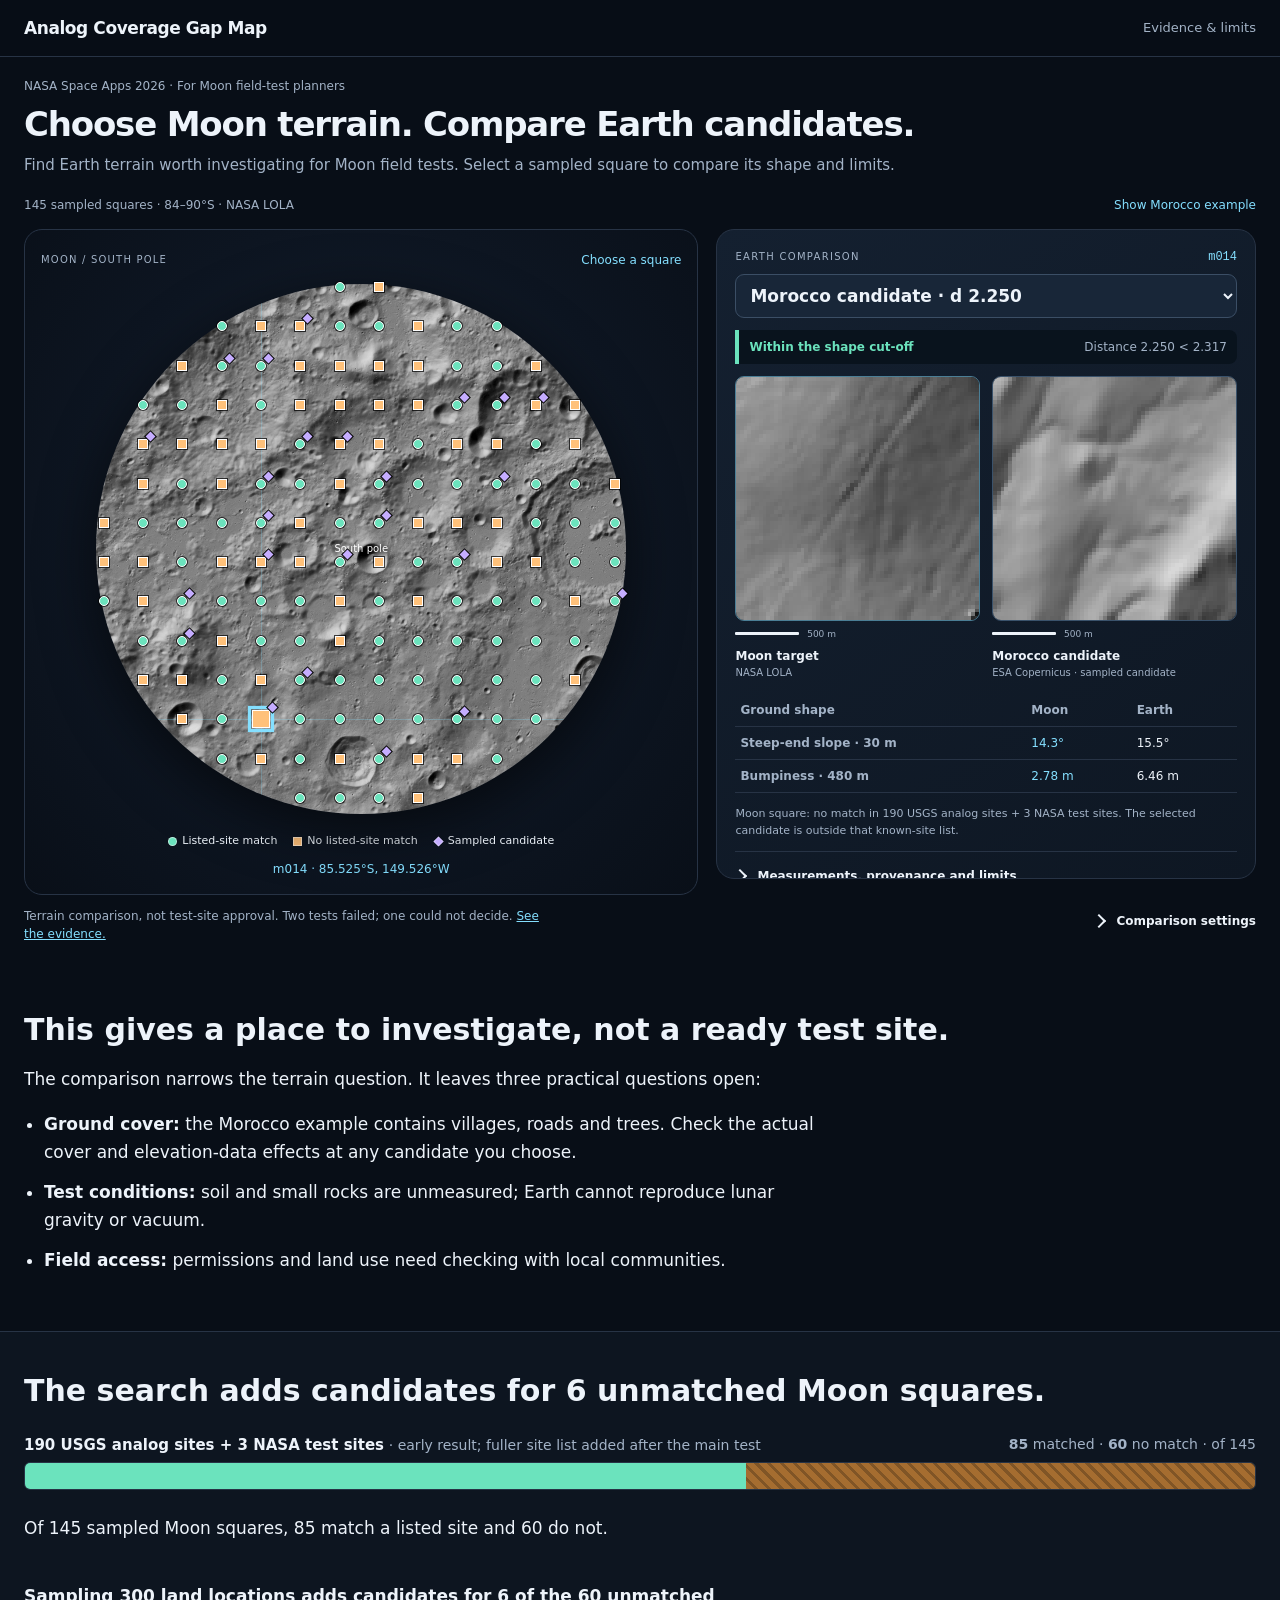
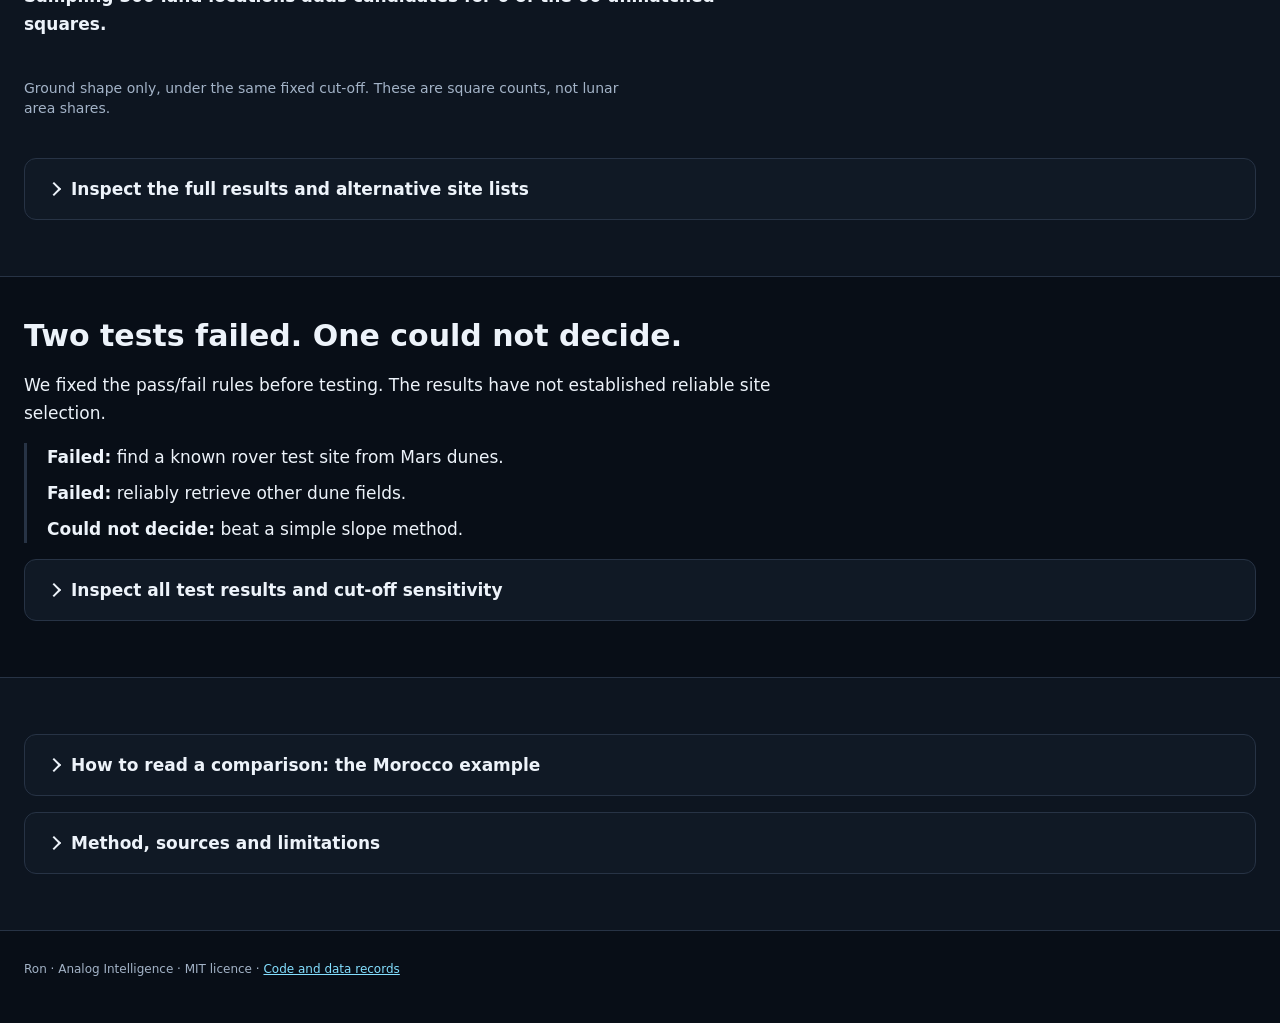
==== commit 4faa05bf: "Make Moon terrain selection the primary interactive workspace" ====
--- a/web/index.html
+++ b/web/index.html
@@ -1,38 +1,52 @@
 <!doctype html>
-<!-- AI-assisted implementation: OpenAI Codex; scientific data and method unchanged. -->
-<html lang="en">
-<head>
-<meta charset="utf-8"><meta name="viewport" content="width=device-width, initial-scale=1">
-<title>Analog Coverage Gap Map — Earth candidates for Moon terrain</title>
-<meta name="description" content="For Moon field-test planners: compare one lunar target with Earth candidates, inspect the differences, and see what still needs checking.">
-<link rel="stylesheet" href="style.css">
-</head>
-<body>
-<a class="skip" href="#example">Skip to the comparison</a>
-<header class="nav"><div class="wrap"><a class="brand" href="#top">Analog Coverage Gap Map</a><span class="small">NASA Space Apps 2026</span></div></header>
+<!-- AI-assisted UI: OpenAI Codex. Existing terrain data and scientific method unchanged. -->
+<html lang="en"><head><meta charset="utf-8"><meta name="viewport" content="width=device-width, initial-scale=1">
+<title>Analog Coverage Gap Map — Explore Moon terrain</title>
+<meta name="description" content="Choose a sampled lunar square and immediately compare Earth terrain candidates, measurements and limits.">
+<link rel="stylesheet" href="style.css"></head><body>
+<a class="skip" href="#map">Skip to the interactive Moon map</a>
+<header class="nav"><div class="wrap"><a class="brand" href="#top">Analog Coverage Gap Map</a><a class="evidence-link" href="#tested">Evidence &amp; limits</a></div></header>
 <main id="top">
 <section class="hero" aria-labelledby="h1"><div class="wrap">
-  <p class="eyebrow">For teams planning Moon field tests</p>
-  <h1 id="h1">Where on Earth could we study this Moon terrain?</h1>
-  <p class="lede">Compare a lunar target with Earth sites. See the similarities, the differences, and what needs checking before fieldwork.</p>
-  <a class="btn primary" href="#example">See one comparison</a>
-  <p class="boundary">Ground-shape screening only. Not a field-test recommendation.</p>
+  <p class="eyebrow">NASA Space Apps 2026 · For Moon field-test planners</p>
+  <h1 id="h1">Choose Moon terrain. Compare Earth candidates.</h1>
+  <p class="lede">Find Earth terrain worth investigating for Moon field tests. Select a sampled square to compare its shape and limits.</p>
 </div></section>
-
-<section id="example" class="alt" aria-labelledby="ex-h"><div class="wrap">
-  <h2 id="ex-h">Morocco is a closer shape match for this Moon square.</h2>
-  <p id="ex-lede"></p>
-  <div class="trio" id="trio"></div>
-  <p class="small shared-scale">NASA LOLA (Moon) and ESA Copernicus (Earth), shown at the same 1.92 km scale with simulated shading.</p>
-  <div id="verdict" class="verdict"></div>
-  <details class="disc"><summary>Inspect the measurements and comparison rule</summary><div class="inner"><p id="ex-foot"></p><div class="tablewrap" id="example-data"></div></div></details>
+<section id="explore" class="workspace" aria-label="Interactive Moon to Earth terrain comparison"><div class="wrap">
+  <div class="workspace-top"><span>145 sampled squares · 84–90°S · NASA LOLA</span><button id="reset-example" type="button">Show Morocco example</button></div>
+  <div class="explore">
+    <div class="mapbox">
+      <div class="map-heading"><span>MOON / SOUTH POLE</span><span class="map-hint">Choose a square</span></div>
+      <div id="map" class="map" role="group" tabindex="-1" aria-label="145 selectable Moon terrain squares" aria-describedby="map-keys">
+        <img src="data/lola_84S_hillshade.png" alt="Actual NASA LOLA shaded elevation of the lunar south polar region, 84–90°S" width="1820" height="1820">
+        <div class="reticle" aria-hidden="true"><i class="reticle-x"></i><i class="reticle-y"></i></div>
+        <span class="pole" aria-hidden="true">South pole</span>
+      </div>
+      <div class="legend3" aria-label="Map legend"><span><i class="sym c"></i>Listed-site match</span><span><i class="sym g"></i>No listed-site match</span><span><i class="sym d"></i>Sampled candidate</span></div>
+      <p id="selection-status" class="selection-status" role="status" aria-live="polite">Loading terrain data…</p>
+      <p id="map-keys" class="sr-only">Use the arrow keys to move between sampled squares. Tab moves to the Earth comparison.</p>
+    </div>
+    <aside id="panel" class="panel" tabindex="-1" aria-label="Selected terrain comparison"><p class="muted">Loading comparison…</p></aside>
+  </div>
+  <div class="workspace-foot"><p>Terrain comparison, not test-site approval. Two tests failed; one could not decide. <a href="#tested">See the evidence.</a></p>
+<details class="settings">
+      <summary>Comparison settings</summary>
+      <fieldset class="opts" style="border:0;margin:0;padding:0 0 12px">
+        <legend class="small">Which known sites count as a match</legend>
+        <label><input type="radio" name="set" value="K" checked> 190 USGS analog sites + 3 NASA test sites (default)</label>
+        <label><input type="radio" name="set" value="union"> 29 USGS analog sites + 3 NASA test sites (smaller list)</label>
+        <label><input type="radio" name="set" value="nasa"> 3 NASA test sites only</label>
+        <label><input type="radio" name="set" value="allusgs"> 190 USGS analog sites only (added after the main test)</label>
+        <label><input type="checkbox" id="historical"> original result (29 USGS analog sites only)</label>
+      </fieldset>
+    <p id="legend" class="setline"></p></details>
+  </div>
 </div></section>
-
 <section id="next" aria-labelledby="next-h"><div class="wrap">
   <h2 id="next-h">This gives a place to investigate, not a ready test site.</h2>
   <p>The comparison narrows the terrain question. It leaves three practical questions open:</p>
   <ul class="next-steps">
-    <li><strong>Ground cover:</strong> imagery shows villages, roads and trees. Check whether they affect the elevation data.</li>
+    <li><strong>Ground cover:</strong> the Morocco example contains villages, roads and trees. Check the actual cover and elevation-data effects at any candidate you choose.</li>
     <li><strong>Test conditions:</strong> soil and small rocks are unmeasured; Earth cannot reproduce lunar gravity or vacuum.</li>
     <li><strong>Field access:</strong> permissions and land use need checking with local communities.</li>
   </ul>
@@ -59,48 +73,18 @@
   </div></details>
 </div></section>
 
-<section id="tools" class="alt"><div class="wrap">
-<details id="explorer-details" class="disc explorer-disclosure">
-<summary>Try another Moon square</summary>
-<div id="explore" class="inner">
-    <p>Each marker represents a sampled 1.92 km × 1.92 km Moon square. Pick one to compare ground shape at the same scale.</p>
-    <div class="legend3" aria-label="Map legend">
-      <span><span class="sym c" aria-hidden="true"></span>has a listed-site look-alike</span>
-      <span><span class="sym g" aria-hidden="true"></span>no listed-site look-alike</span>
-      <span><span class="sym d" aria-hidden="true"></span>has a sampled candidate</span>
-    </div>
-    <details class="settings">
-      <summary>Comparison settings</summary>
-      <fieldset class="opts" style="border:0;margin:0;padding:0 0 12px">
-        <legend class="small">Which known sites count as a match</legend>
-        <label><input type="radio" name="set" value="K" checked> 190 USGS analog sites + 3 NASA test sites (default)</label>
-        <label><input type="radio" name="set" value="union"> 29 USGS analog sites + 3 NASA test sites (smaller list)</label>
-        <label><input type="radio" name="set" value="nasa"> 3 NASA test sites only</label>
-        <label><input type="radio" name="set" value="allusgs"> 190 USGS analog sites only (added after the main test)</label>
-        <label><input type="checkbox" id="historical"> original result (29 USGS analog sites only)</label>
-      </fieldset>
-    </details>
-    <p class="setline" id="legend" aria-live="polite"></p>
-    <p class="setline">A look-alike means similar ground shape under our fixed cut-off. No match means none in the selected list; it does not mean none exists on Earth.</p>
-    <div class="explore">
-      <div class="mapbox">
-        <div id="map" class="map" role="group" aria-label="Map of 145 Moon patches near the lunar south pole; each marker is a button">
-          <img src="data/lola_84S_hillshade.png" alt="Shaded relief of the lunar south polar region, 84°S to the pole (NASA LOLA)." width="1820" height="1820">
-        </div>
-      </div>
-      <aside id="panel" class="panel" aria-live="polite" tabindex="-1"><p class="muted">Loading…</p></aside>
-    </div>
-    <p class="footnote">Map: NASA LRO LOLA LDEM_80S_20M, polar stereographic, 364 km across, pole at centre; sun from azimuth 315°, altitude 30°.
-      Patch counts are not area fractions of the lunar south pole.</p>
-</div>
-</details>
-
+<section id="tools" class="alt"><div class="wrap"><details id="worked-example" class="disc"><summary>How to read a comparison: the Morocco example</summary><div id="example" class="inner">
+  <h2 id="ex-h">Morocco is a closer shape match for this Moon square.</h2>
+  <p id="ex-lede"></p>
+  <div class="trio" id="trio"></div>
+  <p class="small shared-scale">NASA LOLA (Moon) and ESA Copernicus (Earth), shown at the same 1.92 km scale with simulated shading.</p>
+  <div id="verdict" class="verdict"></div>
+  <details class="disc"><summary>Inspect the measurements and comparison rule</summary><div class="inner"><p id="ex-foot"></p><div class="tablewrap" id="example-data"></div></div></details>
+</div></details>
 
   <details id="method" class="disc"><summary>Method, sources and limitations</summary><div class="inner">
     <div id="method-body"></div><h3>Limitations</h3><ul class="lim" id="limits"></ul>
   </div></details>
 </div></section>
-</main>
-<footer><div class="wrap"><p>Ron · Analog Intelligence · MIT licence · <a href="https://github.com/ronnieurhomie/analog-coverage-gap-map">Code and data records</a></p></div></footer>
-<script src="app.js"></script>
-</body></html>
+</main><footer><div class="wrap"><p>Ron · Analog Intelligence · MIT licence · <a href="https://github.com/ronnieurhomie/analog-coverage-gap-map">Code and data records</a></p></div></footer>
+<script src="app.js"></script></body></html>
--- a/web/style.css
+++ b/web/style.css
@@ -1,18 +1,10 @@
 /* AI assistance: Claude Code (original implementation) and OpenAI Codex (presentation revision). */
 :root {
-  --text: #111827; --text-2: #4b5563; --border: #e5e7eb; --surface: #f9fafb; --bg: #ffffff;
-  --accent: #1d4ed8; --accent-ink: #ffffff;
-  --matched: #0f766e; --nomatch: #b45309; --failed: #b91c1c; --inconclusive: #6b7280; --unverified: #6d28d9;
-  --focus: #f59e0b; --map-bg: #0b0f14;
-  --s1: 8px; --s2: 16px; --s3: 24px; --s4: 32px; --s6: 48px; --s8: 64px;
-  font-family: system-ui, -apple-system, "Segoe UI", Roboto, "Helvetica Neue", Arial, sans-serif;
-}
-@media (prefers-color-scheme: dark) {
-  :root:not([data-theme="light"]) {
-    --text: #f3f4f6; --text-2: #c2c8d0; --border: #2f3641; --surface: #161b22; --bg: #0d1117;
-    --accent: #8ab4ff; --accent-ink: #0d1117; --matched: #2dd4bf; --nomatch: #fbbf24; --failed: #f87171;
-    --inconclusive: #b6bcc6; --unverified: #c4b5fd;
-  }
+  --text:#edf3fa;--text-2:#a3b3c7;--border:#273345;--surface:#101925;--bg:#080e17;
+  --accent:#84dfff;--accent-ink:#06121c;--matched:#6be3bd;--nomatch:#ffc17a;
+  --failed:#ff9595;--inconclusive:#b7c3d3;--unverified:#c5adff;--focus:#84dfff;--map-bg:#060c14;
+  --s1:8px;--s2:16px;--s3:24px;--s4:32px;--s6:48px;--s8:64px;
+  font-family:system-ui,-apple-system,"Segoe UI",Roboto,"Helvetica Neue",Arial,sans-serif;
 }
 * { box-sizing: border-box; }
 html { scroll-behavior: smooth; scroll-padding-top: 72px; }
@@ -45,9 +37,6 @@
 .hero h1 { max-width: 850px; font-size: 48px; line-height: 56px; }
 .hero .lede { max-width: 720px; margin: 16px 0 24px; }
 .eyebrow { font-size: 14px; color: var(--text-2); margin: 0 0 12px; }
-.btn { display: inline-flex; align-items: center; min-height: 44px; padding: 0 20px; border-radius: 8px; font-weight: 600;
-  text-decoration: none; background: var(--accent); color: var(--accent-ink); font-size: 16px; }
-.boundary { color: var(--text-2); font-size: 14px; line-height: 20px; margin: 16px 0 0; }
 /* example */
 .trio { display: grid; grid-template-columns: repeat(3, 1fr); gap: var(--s3); margin: var(--s4) 0 var(--s3); }
 .imgcard { border: 1px solid var(--border); border-radius: 12px; padding: var(--s2); background: var(--bg); margin: 0; }
@@ -103,12 +92,6 @@
 .verdictline { border-left: 4px solid var(--matched); padding: 8px 12px; background: var(--surface); border-radius: 0 8px 8px 0; margin: 12px 0;
   font-size: 15px; line-height: 22px; max-width: none; }
 .verdictline.out { border-left-color: var(--nomatch); }
-.nb { list-style: none; margin: 8px 0 12px; padding: 0; }
-.nb button { width: 100%; text-align: left; display: flex; flex-wrap: wrap; align-items: center; gap: 6px 8px; background: var(--bg);
-  border: 1px solid var(--border); border-radius: 8px; padding: 8px 10px; margin: 4px 0; color: var(--text); font: inherit; font-size: 15px;
-  line-height: 20px; cursor: pointer; }
-.nb button .dv { margin-left: auto; font-variant-numeric: tabular-nums; color: var(--text-2); font-size: 14px; }
-.nb button[aria-pressed="true"] { border-color: var(--accent); box-shadow: inset 4px 0 0 var(--accent); }
 .pair { display: grid; grid-template-columns: 1fr 1fr; gap: 12px; margin: 12px 0 4px; }
 .pair img { width: 100%; height: auto; aspect-ratio: 1; image-rendering: pixelated; border-radius: 6px; display: block; }
 .pair .cap { font-size: 13px; line-height: 18px; color: var(--text-2); margin-top: 4px; }
@@ -150,3 +133,59 @@
   .nav .wrap { height: auto; flex-direction: column; align-items: flex-start; gap: 4px; padding-top: 8px; padding-bottom: 6px; }
   .trio, .cards3 { grid-template-columns: 1fr; }
 }
+
+/* Interactive terrain workspace: real imagery, direct selection, bounded feedback. */
+.wrap{max-width:1320px}.nav{background:rgba(8,14,23,.95);backdrop-filter:blur(16px)}
+.nav .wrap{height:56px}.brand{letter-spacing:-.025em}.evidence-link{font-size:13px;color:var(--text-2);text-decoration:none}
+.hero{padding:20px 0 14px;border:0}.hero .eyebrow{line-height:18px;font-size:12px;margin-bottom:8px;color:var(--text-2)}
+.hero h1{font-size:34px;line-height:42px;letter-spacing:-.035em;max-width:none;margin:0}
+.hero .lede{font-size:15px;line-height:24px;margin:8px 0 0;max-width:none}
+#explore.workspace{padding:0 0 28px;border:0}.workspace-top{display:flex;justify-content:space-between;gap:16px;align-items:center;margin-bottom:10px;font-size:12px;line-height:20px;color:var(--text-2)}
+#reset-example{font:inherit;color:var(--accent);background:transparent;border:0;padding:4px 0;cursor:pointer}
+.explore{grid-template-columns:minmax(0,1.25fr) minmax(360px,1fr);gap:18px;align-items:stretch}
+.mapbox{position:relative;display:flex;flex-direction:column;align-items:center;justify-content:flex-start;min-width:0;
+ background:radial-gradient(ellipse at 50% 45%,#182333 0%,#0d1521 60%,#090f18 100%);border:1px solid var(--border);border-radius:18px;padding:16px;overflow:hidden}
+.map-heading{width:100%;display:flex;justify-content:space-between;font-size:10px;letter-spacing:.12em;color:var(--text-2);margin-bottom:10px}
+.map-hint{letter-spacing:0;color:var(--accent);font-size:12px}
+.map{width:min(100%,clamp(300px,calc(100svh - 370px),650px));aspect-ratio:1;flex:none;isolation:isolate;cursor:crosshair}
+.map img{border-radius:50%;box-shadow:0 14px 55px #0009;object-fit:fill}
+.reticle{position:absolute;inset:0;border-radius:50%;overflow:hidden;pointer-events:none;z-index:1}
+.reticle i{position:absolute;background:#84dfff40}.reticle-x{left:0;right:0;height:1px;top:var(--selected-y,50%)}
+.reticle-y{top:0;bottom:0;width:1px;left:var(--selected-x,50%)}
+.pole{position:absolute;top:50%;left:50%;transform:translate(-50%,-50%);color:white;font-size:10px;text-shadow:0 1px 5px black;pointer-events:none}
+.pt{width:10px;height:10px;margin:-5px 0 0 -5px;border-width:1px;z-index:2;transition:box-shadow .15s,border-color .15s}.pt::before{content:"";position:absolute;inset:-7px}
+.pt:hover{outline:2px solid white;outline-offset:2px}.pt[aria-pressed="true"]{width:18px;height:18px;margin:-9px 0 0 -9px;outline-color:var(--accent);box-shadow:0 0 0 5px #84dfff24;z-index:4}
+.pt.cand::after{background:var(--unverified)}.sym.d{background:var(--unverified)}
+.legend3{font-size:11px;gap:8px 16px;justify-content:center;margin:18px 0 10px;line-height:18px}
+.sym{width:9px;height:9px;margin-right:5px;border:1px solid #fff8;box-shadow:none}
+.selection-status{font-size:12px;line-height:18px;font-variant-numeric:tabular-nums;margin:0;color:var(--accent)}
+.panel{border-radius:18px;border:1px solid var(--border);background:linear-gradient(145deg,#142030,#0e1723);padding:18px;
+ max-height:clamp(510px,calc(100svh - 250px),820px);overflow:auto;scrollbar-width:thin;scrollbar-color:#344457 transparent;min-width:0}
+.panel-top{line-height:18px;display:flex;justify-content:space-between;align-items:center;margin-bottom:8px}.panel-top .eyebrow{font-size:10px;letter-spacing:.13em;margin:0}
+.target-id{font:12px ui-monospace,SFMono-Regular,monospace;color:var(--accent)}
+.select-label{position:absolute;width:1px;height:1px;overflow:hidden;clip:rect(0,0,0,0)}
+#earth-choice{width:100%;font:600 17px/24px system-ui;color:var(--text);border:1px solid #3b4e65;border-radius:9px;background:#182638;padding:10px 34px 10px 10px;color-scheme:dark}
+.verdictline{display:flex;justify-content:space-between;gap:10px;align-items:center;font-size:12px;line-height:18px;margin:12px 0;padding:8px 10px;background:#09131d;border-left-color:var(--matched)}
+.verdictline strong{color:var(--matched);font-weight:600}.verdictline.out strong{color:var(--nomatch)}.verdictline span{font-variant-numeric:tabular-nums;color:var(--text-2);white-space:nowrap}
+.pair{gap:12px;max-width:calc(clamp(140px,100svh - 565px,260px)*2 + 12px);margin:0 auto}.pair figure{margin:0;min-width:0;width:100%;max-width:clamp(140px,calc(100svh - 565px),260px);justify-self:center}.pair img{border:1px solid #3a526b;border-radius:9px;margin:0 auto}
+.pair figure:first-child img{border-color:#84dfff80}.pair figcaption{font-size:12px;line-height:17px;margin-top:7px;font-weight:600}
+.pair figcaption span{display:block;font-size:10px;line-height:15px;color:var(--text-2);font-weight:400}
+.pair .scale{font-size:9px;line-height:14px;margin-top:6px}.pair .scale i{height:3px}
+.metric-table{margin-top:14px}.metric-table table{font-size:12px;line-height:18px}.metric-table td,.metric-table th{padding:7px 5px}.metric-table th:first-child{width:58%}.metric-table td:nth-child(2){color:var(--accent)}
+.scope-line{font-size:11px;line-height:17px;color:var(--text-2);margin:12px 0 4px}.panel-details{border-top:1px solid var(--border);margin-top:12px;font-size:12px}.panel-details>summary{font-size:12px;padding:10px 0}
+.panel .card{border:0;padding:0;margin:8px 0;font-size:13px;line-height:20px}.panel .card h4{font-size:13px}
+.panel.updated .pair{animation:comparison-in .18s ease-out}@keyframes comparison-in{from{opacity:.6;transform:translateY(4px)}to{opacity:1;transform:translateY(0)}}
+.workspace-foot{display:flex;align-items:flex-start;justify-content:space-between;gap:20px;margin-top:12px}.workspace-foot>p{font-size:12px;line-height:18px;color:var(--text-2);margin:0}
+.workspace-foot .settings{max-width:480px;margin:0;border:0;padding:0;background:transparent}.workspace-foot .settings>summary{font-size:12px;padding:0;justify-content:flex-end;white-space:nowrap}
+.workspace-foot .opts{padding:14px 0 0!important}.workspace-foot .setline{font-size:11px;line-height:17px;margin-top:12px}
+.sr-only{position:absolute;width:1px;height:1px;padding:0;margin:-1px;overflow:hidden;clip:rect(0,0,0,0);white-space:nowrap;border:0}
+.pill{color:#06121c}.result.yes{color:var(--matched)}.result.no{color:var(--nomatch)}
+section.alt{background:#0d1520}#next,#results,#tested,#tools{padding-top:40px;padding-bottom:40px}
+.imgcard,.cardx,.disc{background:var(--surface)}.bar .gap{background:repeating-linear-gradient(45deg,#a56d30,#a56d30 6px,#805526 6px,#805526 9px)}
+footer{padding:24px 0}footer p{font-size:12px;color:var(--text-2)}
+@media(max-width:960px){.explore{grid-template-columns:1fr 1fr}.hero h1{font-size:30px;line-height:38px}.map{width:min(100%,460px)}.mapbox{padding:14px 12px}.legend3{font-size:10px;gap:6px 10px}.panel{padding:14px}.verdictline{flex-direction:column;align-items:flex-start;gap:2px}}
+@media(max-width:700px){.wrap{padding-left:16px;padding-right:16px}.nav .wrap{height:52px;flex-direction:row;align-items:center;padding-top:0;padding-bottom:0}.brand{font-size:14px}.evidence-link{font-size:11px}.hero{padding:20px 0 14px}.hero h1{font-size:27px;line-height:33px}.hero .lede{font-size:14px;line-height:21px}.hero .eyebrow{font-size:10px}.workspace-top{font-size:10px;gap:8px}.explore{grid-template-columns:1fr;gap:14px}.mapbox{padding:14px 14px 12px}.map{width:min(100%,420px)}.map-heading{font-size:9px}.legend3{font-size:10px;margin-top:14px}.panel{max-height:none;padding:16px}.pair{max-width:none}.pair figure{max-width:none}.pair img{max-height:240px;object-fit:contain}.verdictline{flex-direction:row;align-items:center}.workspace-foot{display:block}.workspace-foot .settings{margin-top:12px;max-width:none}.workspace-foot .settings>summary{justify-content:flex-start}#next,#results,#tested,#tools{padding-top:28px;padding-bottom:28px}h2{font-size:23px;line-height:31px}.metric-table table{font-size:13px}}
+@media(prefers-reduced-motion:reduce){.pt{transition:none}.panel.updated .pair{animation:none}}
+
+.back-to-map{display:none}
+@media(max-width:700px){.pt{width:12px;height:12px;margin:-6px 0 0 -6px}.pt[aria-pressed="true"]{width:20px;height:20px;margin:-10px 0 0 -10px}.back-to-map{display:inline-block;background:none;border:0;padding:0;color:var(--accent);font:inherit;font-size:12px;cursor:pointer}}
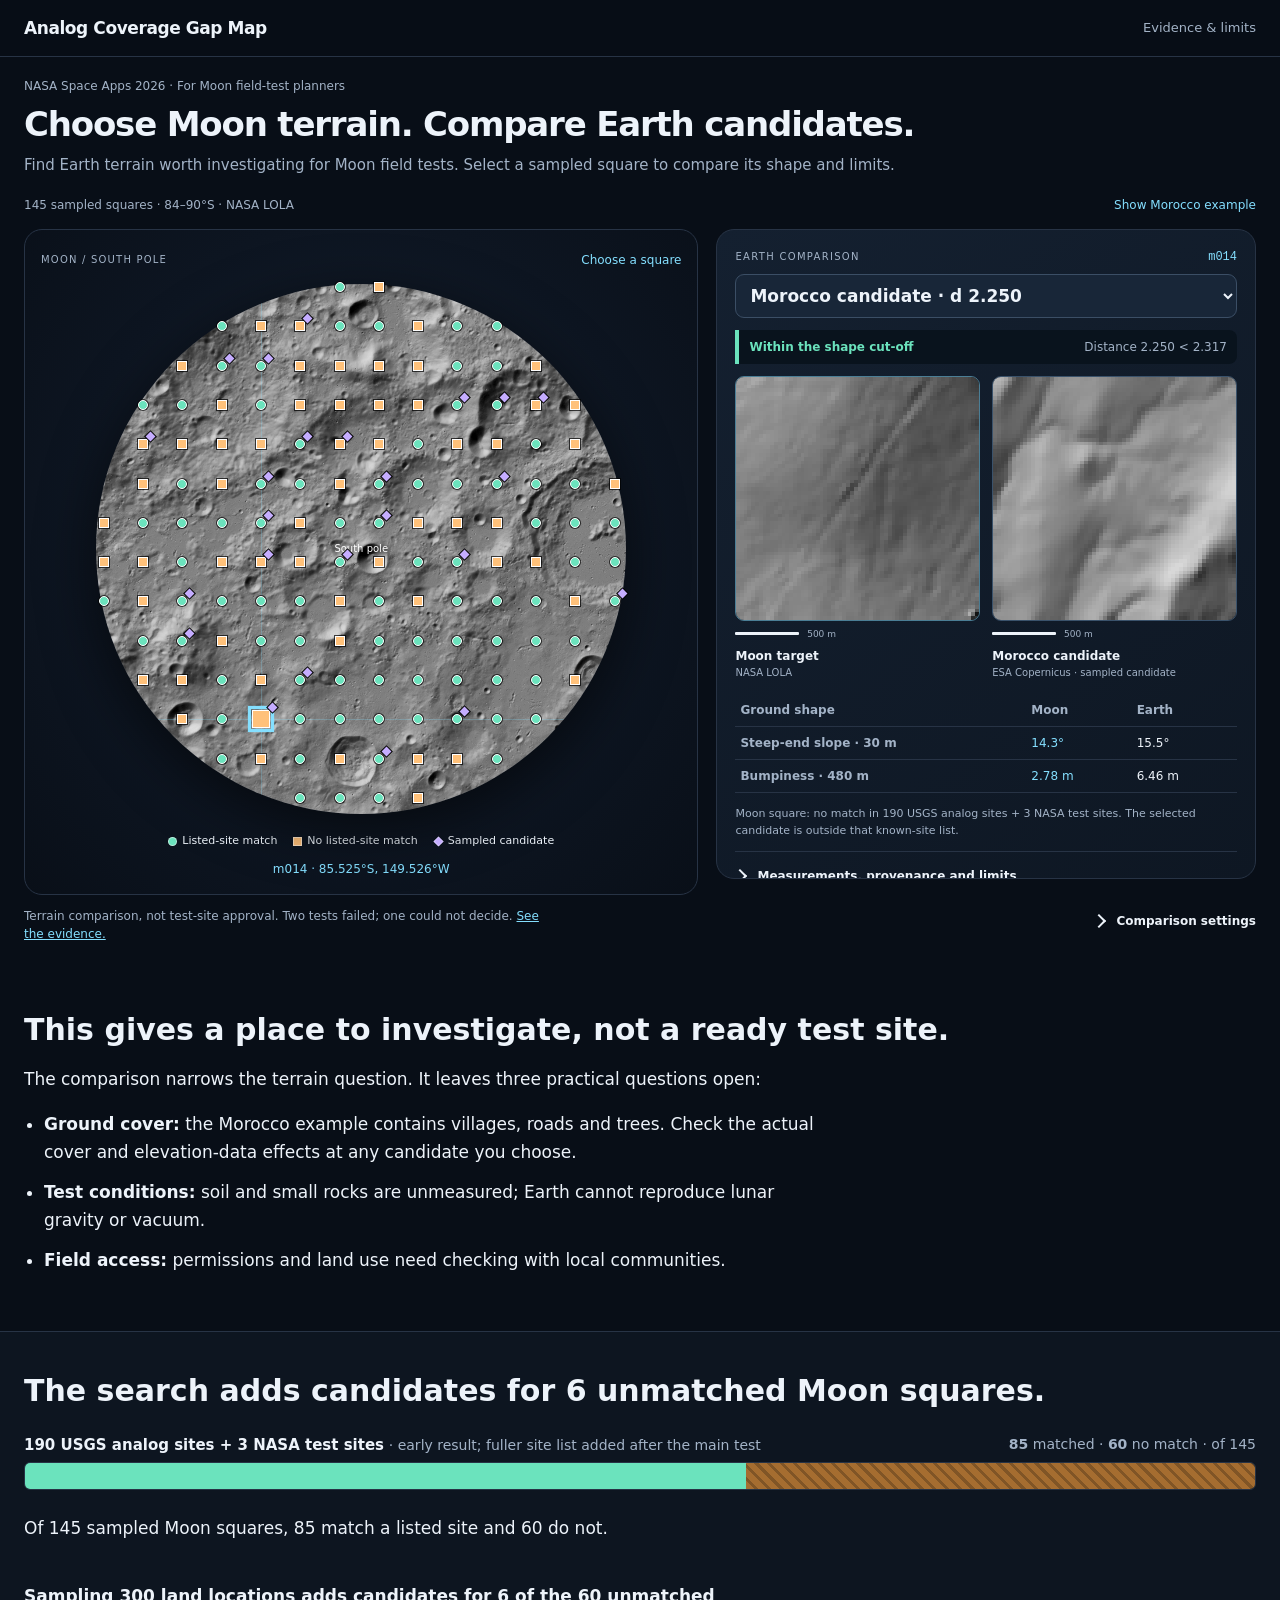
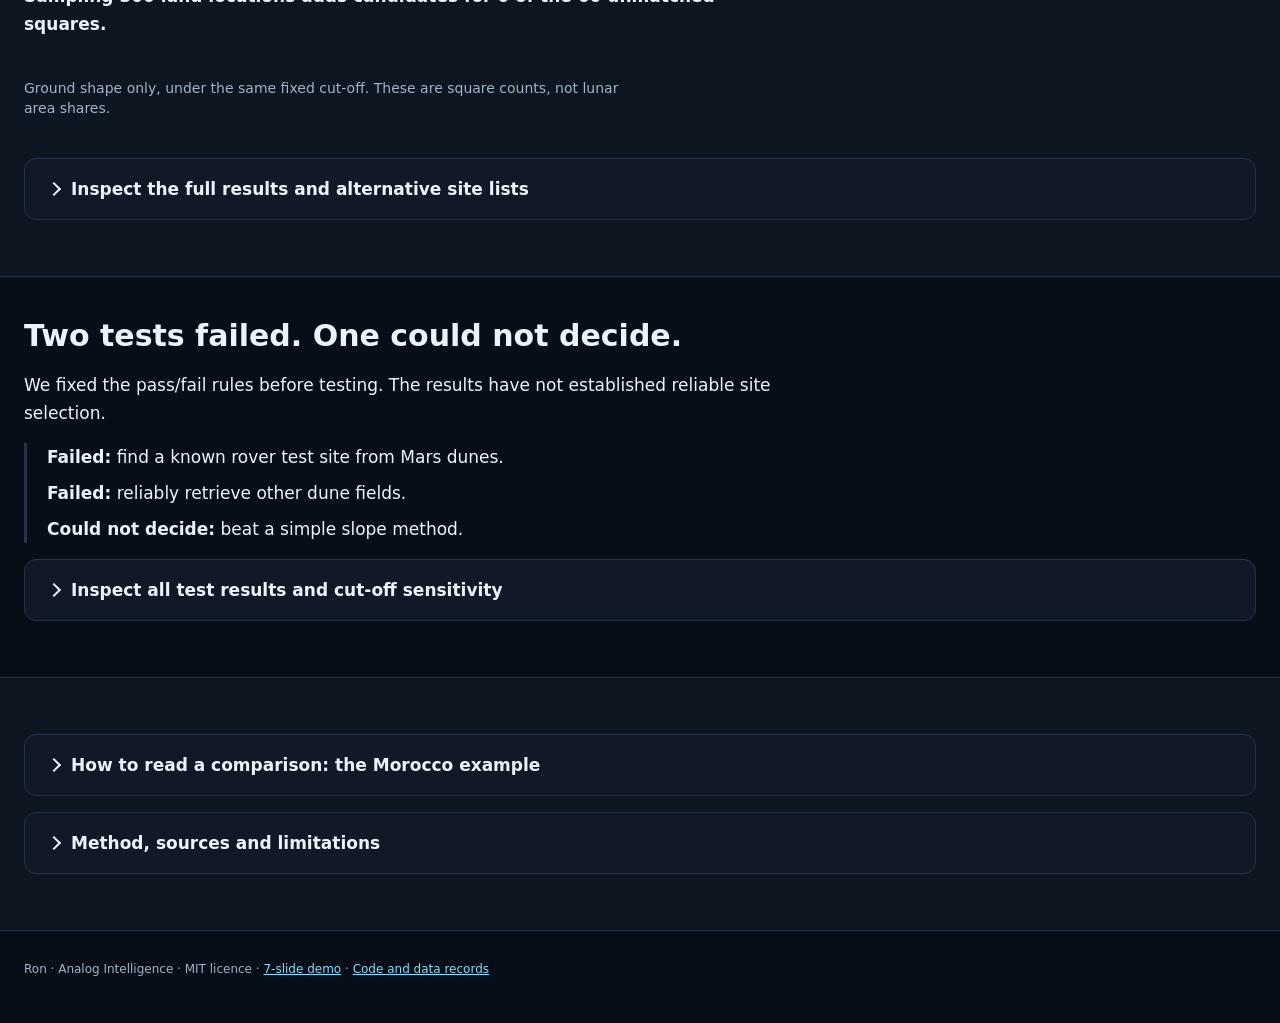
==== commit 9d1e8fb7: "Publish seven-slide demo and current submission plan" ====
--- a/web/index.html
+++ b/web/index.html
@@ -86,5 +86,5 @@
     <div id="method-body"></div><h3>Limitations</h3><ul class="lim" id="limits"></ul>
   </div></details>
 </div></section>
-</main><footer><div class="wrap"><p>Ron · Analog Intelligence · MIT licence · <a href="https://github.com/ronnieurhomie/analog-coverage-gap-map">Code and data records</a></p></div></footer>
+</main><footer><div class="wrap"><p>Ron · Analog Intelligence · MIT licence · <a href="slides/Analog-Coverage-Gap-Map.pdf">7-slide demo</a> · <a href="https://github.com/ronnieurhomie/analog-coverage-gap-map">Code and data records</a></p></div></footer>
 <script src="app.js"></script></body></html>
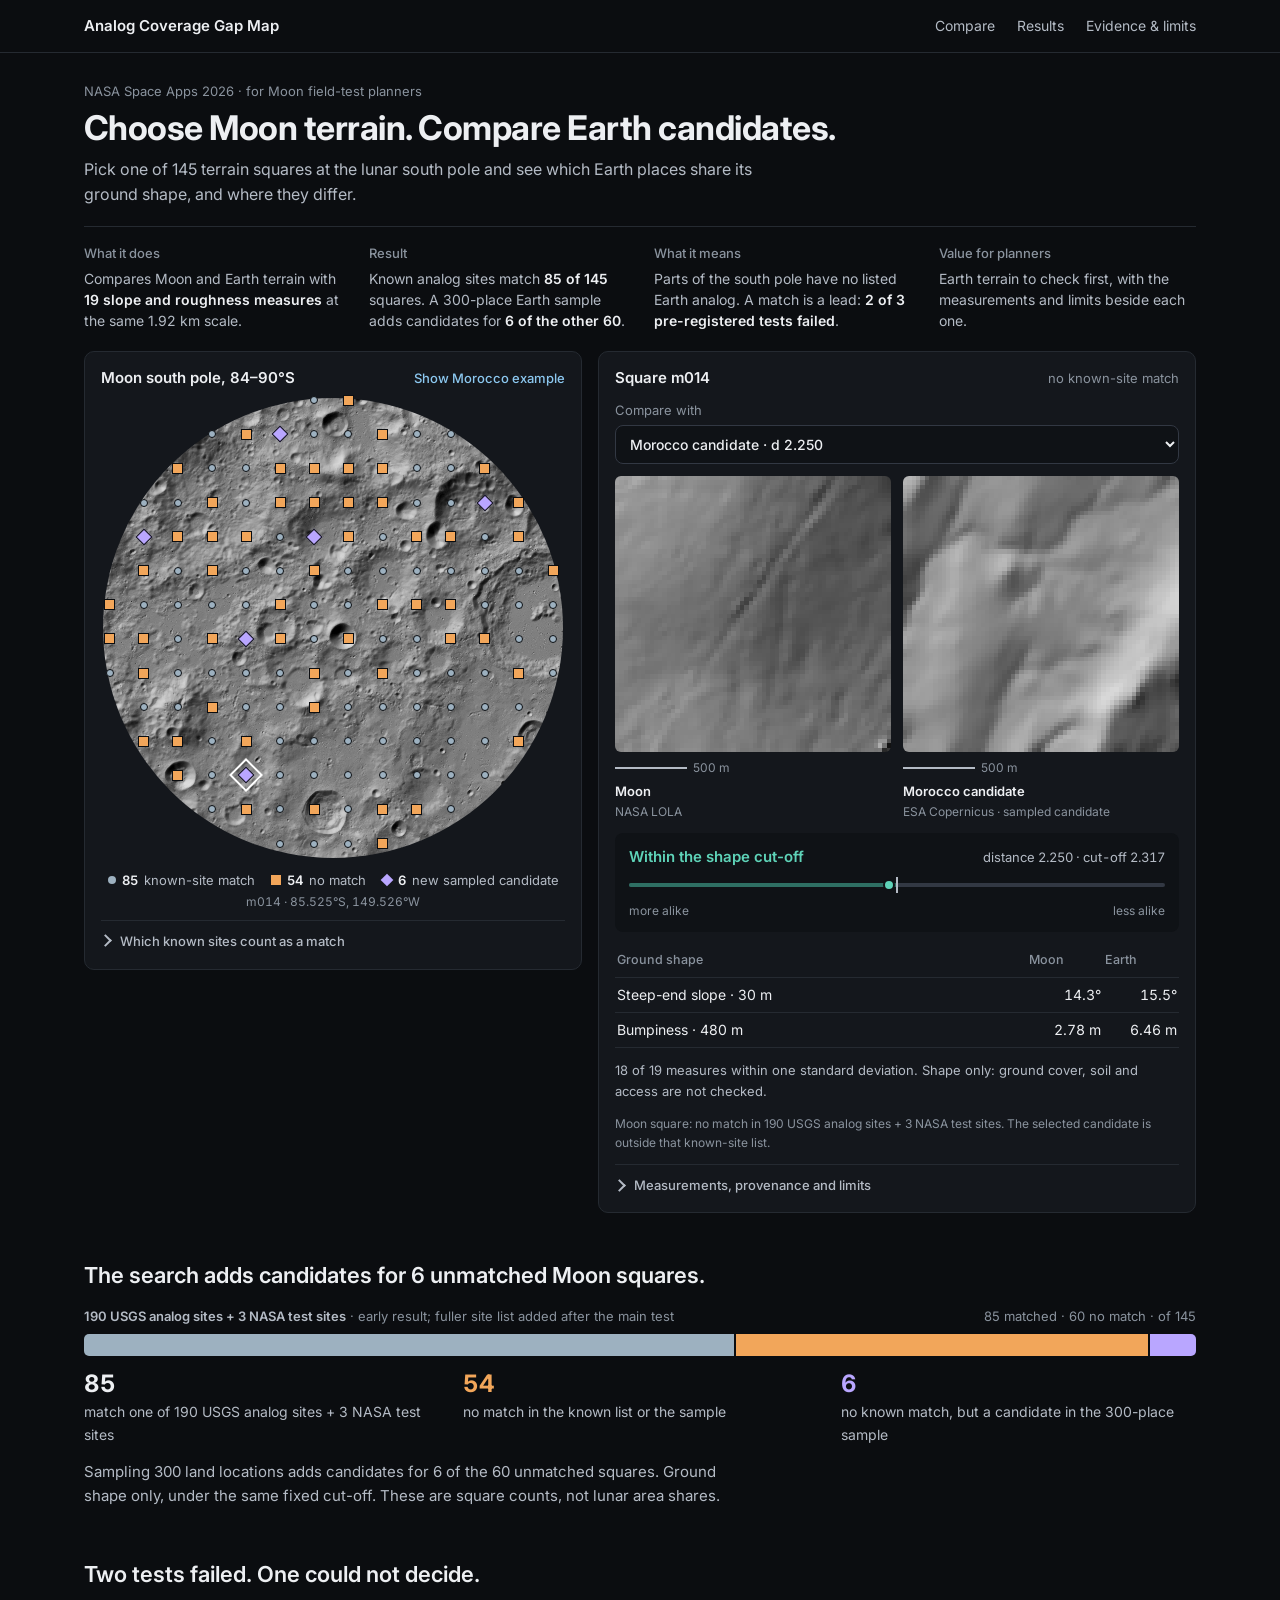
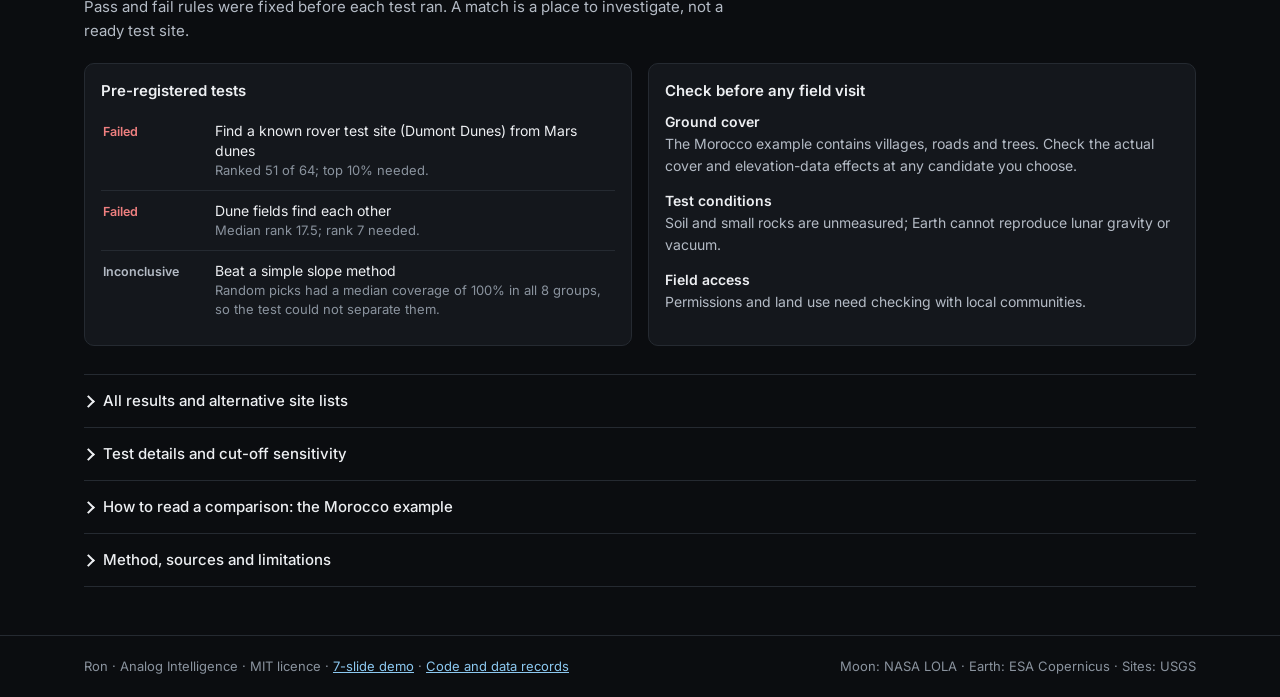
==== commit 4db47ef8: "Redesign the site for a clear first minute Neutral interface with colour used only for data. A four-" ====
--- a/web/index.html
+++ b/web/index.html
@@ -1,90 +1,97 @@
 <!doctype html>
-<!-- AI-assisted UI: OpenAI Codex. Existing terrain data and scientific method unchanged. -->
+<!-- AI-assisted UI: OpenAI Codex (earlier layout) and Claude Code (v4 visual redesign). Existing terrain data and scientific method unchanged. -->
 <html lang="en"><head><meta charset="utf-8"><meta name="viewport" content="width=device-width, initial-scale=1">
 <title>Analog Coverage Gap Map — Explore Moon terrain</title>
 <meta name="description" content="Choose a sampled lunar square and immediately compare Earth terrain candidates, measurements and limits.">
+<link rel="preconnect" href="https://fonts.googleapis.com"><link rel="preconnect" href="https://fonts.gstatic.com" crossorigin>
+<link rel="stylesheet" href="https://fonts.googleapis.com/css2?family=Inter:wght@400;500;600;700&display=swap">
 <link rel="stylesheet" href="style.css"></head><body>
 <a class="skip" href="#map">Skip to the interactive Moon map</a>
-<header class="nav"><div class="wrap"><a class="brand" href="#top">Analog Coverage Gap Map</a><a class="evidence-link" href="#tested">Evidence &amp; limits</a></div></header>
+<header class="nav"><div class="wrap"><a class="brand" href="#top">Analog Coverage Gap Map</a>
+  <nav aria-label="Sections"><a href="#explore">Compare</a><a href="#results">Results</a><a class="evidence-link" href="#tested">Evidence &amp; limits</a></nav></div></header>
 <main id="top">
 <section class="hero" aria-labelledby="h1"><div class="wrap">
-  <p class="eyebrow">NASA Space Apps 2026 · For Moon field-test planners</p>
+  <p class="eyebrow">NASA Space Apps 2026 · for Moon field-test planners</p>
   <h1 id="h1">Choose Moon terrain. Compare Earth candidates.</h1>
-  <p class="lede">Find Earth terrain worth investigating for Moon field tests. Select a sampled square to compare its shape and limits.</p>
+  <p class="lede">Pick one of 145 terrain squares at the lunar south pole and see which Earth places share its ground shape, and where they differ.</p>
 </div></section>
+
+<section class="brief-sec" aria-label="Summary"><div class="wrap"><div class="brief">
+  <div><p class="label">What it does</p><p>Compares Moon and Earth terrain with <b>19 slope and roughness measures</b> at the same 1.92 km scale.</p></div>
+  <div><p class="label">Result</p><p>Known analog sites match <b>85 of 145</b> squares. A 300-place Earth sample adds candidates for <b>6 of the other 60</b>.</p></div>
+  <div><p class="label">What it means</p><p>Parts of the south pole have no listed Earth analog. A match is a lead: <b>2 of 3 pre-registered tests failed</b>.</p></div>
+  <div><p class="label">Value for planners</p><p>Earth terrain to check first, with the measurements and limits beside each one.</p></div>
+</div></div></section>
+
 <section id="explore" class="workspace" aria-label="Interactive Moon to Earth terrain comparison"><div class="wrap">
-  <div class="workspace-top"><span>145 sampled squares · 84–90°S · NASA LOLA</span><button id="reset-example" type="button">Show Morocco example</button></div>
   <div class="explore">
     <div class="mapbox">
-      <div class="map-heading"><span>MOON / SOUTH POLE</span><span class="map-hint">Choose a square</span></div>
+      <div class="ph"><h2 class="ph-title">Moon south pole, 84–90°S</h2><button id="reset-example" type="button">Show Morocco example</button></div>
       <div id="map" class="map" role="group" tabindex="-1" aria-label="145 selectable Moon terrain squares" aria-describedby="map-keys">
         <img src="data/lola_84S_hillshade.png" alt="Actual NASA LOLA shaded elevation of the lunar south polar region, 84–90°S" width="1820" height="1820">
-        <div class="reticle" aria-hidden="true"><i class="reticle-x"></i><i class="reticle-y"></i></div>
-        <span class="pole" aria-hidden="true">South pole</span>
       </div>
-      <div class="legend3" aria-label="Map legend"><span><i class="sym c"></i>Listed-site match</span><span><i class="sym g"></i>No listed-site match</span><span><i class="sym d"></i>Sampled candidate</span></div>
+      <div class="legend3" aria-label="Map legend"><span><i class="sym c"></i><b id="n-cov"></b> known-site match</span><span><i class="sym g"></i><b id="n-gap"></b> no match</span><span><i class="sym d"></i><b id="n-cand"></b> new sampled candidate</span></div>
       <p id="selection-status" class="selection-status" role="status" aria-live="polite">Loading terrain data…</p>
       <p id="map-keys" class="sr-only">Use the arrow keys to move between sampled squares. Tab moves to the Earth comparison.</p>
+      <details class="settings">
+        <summary>Which known sites count as a match</summary>
+        <fieldset class="opts">
+          <legend class="sr-only">Which known sites count as a match</legend>
+          <label><input type="radio" name="set" value="K" checked> 190 USGS analog sites + 3 NASA test sites (default)</label>
+          <label><input type="radio" name="set" value="union"> 29 USGS analog sites + 3 NASA test sites (smaller list)</label>
+          <label><input type="radio" name="set" value="nasa"> 3 NASA test sites only</label>
+          <label><input type="radio" name="set" value="allusgs"> 190 USGS analog sites only (added after the main test)</label>
+          <label><input type="checkbox" id="historical"> original result (29 USGS analog sites only)</label>
+        </fieldset>
+        <p id="legend" class="setline"></p>
+      </details>
     </div>
     <aside id="panel" class="panel" tabindex="-1" aria-label="Selected terrain comparison"><p class="muted">Loading comparison…</p></aside>
   </div>
-  <div class="workspace-foot"><p>Terrain comparison, not test-site approval. Two tests failed; one could not decide. <a href="#tested">See the evidence.</a></p>
-<details class="settings">
-      <summary>Comparison settings</summary>
-      <fieldset class="opts" style="border:0;margin:0;padding:0 0 12px">
-        <legend class="small">Which known sites count as a match</legend>
-        <label><input type="radio" name="set" value="K" checked> 190 USGS analog sites + 3 NASA test sites (default)</label>
-        <label><input type="radio" name="set" value="union"> 29 USGS analog sites + 3 NASA test sites (smaller list)</label>
-        <label><input type="radio" name="set" value="nasa"> 3 NASA test sites only</label>
-        <label><input type="radio" name="set" value="allusgs"> 190 USGS analog sites only (added after the main test)</label>
-        <label><input type="checkbox" id="historical"> original result (29 USGS analog sites only)</label>
-      </fieldset>
-    <p id="legend" class="setline"></p></details>
-  </div>
-</div></section>
-<section id="next" aria-labelledby="next-h"><div class="wrap">
-  <h2 id="next-h">This gives a place to investigate, not a ready test site.</h2>
-  <p>The comparison narrows the terrain question. It leaves three practical questions open:</p>
-  <ul class="next-steps">
-    <li><strong>Ground cover:</strong> the Morocco example contains villages, roads and trees. Check the actual cover and elevation-data effects at any candidate you choose.</li>
-    <li><strong>Test conditions:</strong> soil and small rocks are unmeasured; Earth cannot reproduce lunar gravity or vacuum.</li>
-    <li><strong>Field access:</strong> permissions and land use need checking with local communities.</li>
-  </ul>
 </div></section>
 
-<section id="results" class="alt" aria-labelledby="res-h"><div class="wrap">
+<section id="results" aria-labelledby="res-h"><div class="wrap">
   <h2 id="res-h">The search adds candidates for 6 unmatched Moon squares.</h2>
-  <div class="bars" id="bars"></div>
-  <details class="disc"><summary>Inspect the full results and alternative site lists</summary><div class="inner">
-    <div id="other-bars"></div><div class="cards3" id="cands"></div>
-    <details><summary>All sampled candidates with matches</summary><div id="cand-table"></div></details>
-    <h3>Sampled NASA test-site windows</h3><div class="cards3" id="nasa"></div>
-    <details><summary>Sites left out and why</summary><div id="nasa-ex"></div></details>
-    <p class="footnote" id="res-foot"></p>
-  </div></details>
+  <div id="bars"></div>
 </div></section>
 
 <section id="tested" aria-labelledby="t-h"><div class="wrap">
   <h2 id="t-h">Two tests failed. One could not decide.</h2>
-  <p>We fixed the pass/fail rules before testing. The results have not established reliable site selection.</p>
-  <div id="test-summary" class="test-summary"></div>
-  <details class="disc"><summary>Inspect all test results and cut-off sensitivity</summary><div class="inner">
-    <div class="cards3" id="score"></div><div id="sens"></div>
-  </div></details>
+  <p class="lead">Pass and fail rules were fixed before each test ran. A match is a place to investigate, not a ready test site.</p>
+  <div class="grid2">
+    <div class="box"><h3>Pre-registered tests</h3><div id="test-summary"></div></div>
+    <div class="box"><h3>Check before any field visit</h3>
+      <div class="checks">
+        <p><b>Ground cover</b>The Morocco example contains villages, roads and trees. Check the actual cover and elevation-data effects at any candidate you choose.</p>
+        <p><b>Test conditions</b>Soil and small rocks are unmeasured; Earth cannot reproduce lunar gravity or vacuum.</p>
+        <p><b>Field access</b>Permissions and land use need checking with local communities.</p>
+      </div>
+    </div>
+  </div>
+
+  <div class="more" id="details">
+    <details class="disc"><summary>All results and alternative site lists</summary><div class="inner">
+      <div id="other-bars"></div><div class="cards3" id="cands"></div>
+      <details><summary>All sampled candidates with matches</summary><div id="cand-table"></div></details>
+      <h3>Sampled NASA test-site windows</h3><div class="cards3" id="nasa"></div>
+      <details><summary>Sites left out and why</summary><div id="nasa-ex"></div></details>
+      <p class="footnote" id="res-foot"></p>
+    </div></details>
+    <details class="disc"><summary>Test details and cut-off sensitivity</summary><div class="inner">
+      <div class="cards3" id="score"></div><div id="sens"></div>
+    </div></details>
+    <details id="worked-example" class="disc"><summary>How to read a comparison: the Morocco example</summary><div id="example" class="inner">
+      <h3 id="ex-h">Morocco is a closer shape match for this Moon square.</h3>
+      <p id="ex-lede"></p>
+      <div class="trio" id="trio"></div>
+      <p class="small shared-scale">NASA LOLA (Moon) and ESA Copernicus (Earth), shown at the same 1.92 km scale with simulated shading.</p>
+      <div id="verdict" class="verdict"></div>
+      <details class="disc"><summary>Inspect the measurements and comparison rule</summary><div class="inner"><p id="ex-foot"></p><div class="tablewrap" id="example-data"></div></div></details>
+    </div></details>
+    <details id="method" class="disc"><summary>Method, sources and limitations</summary><div class="inner">
+      <div id="method-body"></div><h3>Limitations</h3><ul class="lim" id="limits"></ul>
+    </div></details>
+  </div>
 </div></section>
-
-<section id="tools" class="alt"><div class="wrap"><details id="worked-example" class="disc"><summary>How to read a comparison: the Morocco example</summary><div id="example" class="inner">
-  <h2 id="ex-h">Morocco is a closer shape match for this Moon square.</h2>
-  <p id="ex-lede"></p>
-  <div class="trio" id="trio"></div>
-  <p class="small shared-scale">NASA LOLA (Moon) and ESA Copernicus (Earth), shown at the same 1.92 km scale with simulated shading.</p>
-  <div id="verdict" class="verdict"></div>
-  <details class="disc"><summary>Inspect the measurements and comparison rule</summary><div class="inner"><p id="ex-foot"></p><div class="tablewrap" id="example-data"></div></div></details>
-</div></details>
-
-  <details id="method" class="disc"><summary>Method, sources and limitations</summary><div class="inner">
-    <div id="method-body"></div><h3>Limitations</h3><ul class="lim" id="limits"></ul>
-  </div></details>
-</div></section>
-</main><footer><div class="wrap"><p>Ron · Analog Intelligence · MIT licence · <a href="slides/Analog-Coverage-Gap-Map.pdf">7-slide demo</a> · <a href="https://github.com/ronnieurhomie/analog-coverage-gap-map">Code and data records</a></p></div></footer>
+</main><footer><div class="wrap"><p>Ron · Analog Intelligence · MIT licence · <a href="slides/Analog-Coverage-Gap-Map.pdf">7-slide demo</a> · <a href="https://github.com/ronnieurhomie/analog-coverage-gap-map">Code and data records</a></p><p>Moon: NASA LOLA · Earth: ESA Copernicus · Sites: USGS</p></div></footer>
 <script src="app.js"></script></body></html>
--- a/web/style.css
+++ b/web/style.css
@@ -1,191 +1,217 @@
-/* AI assistance: Claude Code (original implementation) and OpenAI Codex (presentation revision). */
+/* AI assistance: Claude Code (original implementation and v4 visual redesign) and OpenAI Codex (earlier presentation revision). */
+/* v4: neutral interface; colour appears only where it carries data (match, no match, new candidate, pass, fail). */
 :root {
-  --text:#edf3fa;--text-2:#a3b3c7;--border:#273345;--surface:#101925;--bg:#080e17;
-  --accent:#84dfff;--accent-ink:#06121c;--matched:#6be3bd;--nomatch:#ffc17a;
-  --failed:#ff9595;--inconclusive:#b7c3d3;--unverified:#c5adff;--focus:#84dfff;--map-bg:#060c14;
-  --s1:8px;--s2:16px;--s3:24px;--s4:32px;--s6:48px;--s8:64px;
-  font-family:system-ui,-apple-system,"Segoe UI",Roboto,"Helvetica Neue",Arial,sans-serif;
-}
-* { box-sizing: border-box; }
-html { scroll-behavior: smooth; scroll-padding-top: 72px; }
-@media (prefers-reduced-motion: reduce) { html { scroll-behavior: auto; } }
-body { margin: 0; background: var(--bg); color: var(--text); font-size: 17px; line-height: 28px; }
-a { color: var(--accent); }
-:focus-visible { outline: 3px solid var(--focus); outline-offset: 2px; border-radius: 4px; }
-.skip { position: absolute; left: -999px; } .skip:focus { left: 8px; top: 8px; z-index: 30; background: var(--bg); padding: 8px; }
-.wrap { max-width: 1120px; margin: 0 auto; padding: 0 var(--s3); }
-.small, .muted { font-size: 14px; line-height: 20px; color: var(--text-2); }
-.id { font-size: 13px; color: var(--text-2); font-variant-numeric: tabular-nums; }
-h1 { font-size: 44px; line-height: 52px; font-weight: 650; margin: var(--s2) 0; letter-spacing: -0.01em; }
-h2 { font-size: 30px; line-height: 38px; font-weight: 650; margin: 0 0 var(--s2); }
-h3 { font-size: 20px; line-height: 28px; font-weight: 600; margin: 0 0 var(--s1); }
-p { margin: 0 0 var(--s2); max-width: 70ch; }
+  --bg:#0B0D10; --surface:#14171C; --surface-2:#0F1216; --raise:#1B1F26; --line:#252A31; --line-2:#323843;
+  --text:#EDEFF2; --text-2:#B4BBC5; --dim:#8A939E;
+  --accent:#8CC8F0; --focus:#8CC8F0;
+  --matched:#9DB1C0; --nomatch:#F2A65A; --cand:#B9A6FF; --pass:#5ED3B8; --failed:#F08080; --inconclusive:#B4BBC5; --unverified:#B9A6FF;
+  --font:Inter,ui-sans-serif,system-ui,-apple-system,"Segoe UI",Roboto,"Helvetica Neue",Arial,sans-serif;
+  color-scheme:dark;
+}
+* { box-sizing:border-box; }
+html { scroll-behavior:smooth; scroll-padding-top:64px; }
+@media (prefers-reduced-motion: reduce) { html { scroll-behavior:auto; } }
+body { margin:0; background:var(--bg); color:var(--text); font:400 15px/1.6 var(--font); -webkit-font-smoothing:antialiased; }
+a { color:var(--accent); }
+:focus-visible { outline:2px solid var(--focus); outline-offset:2px; border-radius:4px; }
+p { margin:0 0 12px; max-width:72ch; }
+h1, h2, h3, h4 { margin:0; text-wrap:balance; }
+h2 { font-size:22px; line-height:1.3; font-weight:600; }
+h3 { font-size:15px; line-height:1.4; font-weight:600; margin-bottom:10px; }
+.skip { position:absolute; left:-999px; } .skip:focus { left:8px; top:8px; z-index:40; background:var(--bg); padding:8px; }
+.wrap { max-width:1160px; margin:0 auto; padding-left:max(24px, env(safe-area-inset-left, 0px)); padding-right:max(24px, env(safe-area-inset-right, 0px)); }
+.small, .muted { font-size:13px; line-height:1.5; color:var(--dim); }
+.id { font-size:12px; color:var(--dim); font-variant-numeric:tabular-nums; }
+.label { font-size:13px; font-weight:500; color:var(--dim); margin:0; }
+.sr-only { position:absolute; width:1px; height:1px; padding:0; margin:-1px; overflow:hidden; clip:rect(0,0,0,0); white-space:nowrap; border:0; }
+.lead { color:var(--text-2); margin-top:6px; }
+.footnote { font-size:13px; color:var(--dim); margin-top:16px; max-width:none; }
 
 /* nav */
-.nav { position: sticky; top: 0; z-index: 20; background: var(--bg); border-bottom: 1px solid var(--border); }
-.nav .wrap { display: flex; align-items: center; justify-content: space-between; gap: var(--s3); height: 56px; }
-.brand { font-weight: 650; color: var(--text); text-decoration: none; white-space: nowrap; }
-/* sections */
-section { padding: 48px 0; border-bottom: 1px solid var(--border); }
-section.alt { background: var(--surface); }
-.lede { font-size: 18px; line-height: 28px; color: var(--text-2); }
-.footnote { font-size: 14px; line-height: 20px; color: var(--text-2); margin-top: var(--s3); max-width: none; }
-
-/* one purpose and one action */
-.hero { padding: 48px 0; }
-.hero .wrap { display: block; }
-.hero h1 { max-width: 850px; font-size: 48px; line-height: 56px; }
-.hero .lede { max-width: 720px; margin: 16px 0 24px; }
-.eyebrow { font-size: 14px; color: var(--text-2); margin: 0 0 12px; }
-/* example */
-.trio { display: grid; grid-template-columns: repeat(3, 1fr); gap: var(--s3); margin: var(--s4) 0 var(--s3); }
-.imgcard { border: 1px solid var(--border); border-radius: 12px; padding: var(--s2); background: var(--bg); margin: 0; }
-.imgcard img { width: 100%; height: auto; aspect-ratio: 1; image-rendering: pixelated; display: block; border-radius: 6px; }
-.scale { display: flex; align-items: center; gap: 8px; margin-top: 8px; font-size: 12px; line-height: 16px; color: var(--text-2); }
-.scale i { display: block; height: 6px; width: 26.04%; background: var(--text); border-radius: 1px; }
-.imgcard .name { font-weight: 600; margin-top: 8px; display: block; line-height: 24px; }
-.verdict { margin-top: 24px; }
-.verdict table { max-width: 760px; }
-.verdict p { margin-top: 16px; }
-.imgcard figcaption { display: grid; gap: 5px; margin-top: 12px; line-height: 22px; }
-.result { font-size: 14px; }.result.yes { color: var(--matched); }.result.no { color: var(--nomatch); }
-.shared-scale { margin-top: -10px; }
-.next-steps { padding-left: 20px; max-width: 800px; }.next-steps li { margin: 12px 0; }
-.test-summary { border-left: 3px solid var(--border); padding-left: 20px; }.test-summary p { margin-bottom: 8px; }
-#tools { padding-top: 32px; padding-bottom: 32px; }
-#explore { padding-top: 8px; }
-/* pills & chips */
-.pill { display: inline-block; font-size: 13px; line-height: 18px; font-weight: 600; padding: 3px 10px; border-radius: 999px; color: #fff; vertical-align: middle; }
-.pill.failed { background: var(--failed); } .pill.inconclusive { background: var(--inconclusive); } .pill.unverified { background: var(--unverified); }
-.pill.matched { background: var(--matched); } .pill.nomatch { background: var(--nomatch); } .pill.neutral { background: var(--text-2); }
-@media (prefers-color-scheme: dark) { :root:not([data-theme="light"]) .pill { color: #0d1117; } }
-.chip { display: inline-block; font-size: 12px; line-height: 18px; padding: 1px 8px; border-radius: 999px; border: 1px solid var(--border);
-  color: var(--text-2); background: var(--surface); white-space: nowrap; }
-
-/* explore */
-.legend3 { display: flex; flex-wrap: wrap; gap: var(--s1) var(--s3); font-size: 15px; margin: var(--s2) 0; }
-.sym { display: inline-block; width: 14px; height: 14px; vertical-align: -2px; margin-right: 6px; border: 2px solid #fff; box-shadow: 0 0 0 1px #555; }
-.sym.c { background: var(--matched); border-radius: 50%; } .sym.g { background: var(--nomatch); }
-.sym.d { background: #fde047; transform: rotate(45deg) scale(.8); }
-details.settings { border: 1px solid var(--border); border-radius: 12px; padding: 0 var(--s2); margin-bottom: var(--s2); background: var(--bg); }
-details > summary { cursor: pointer; padding: 12px 0; font-weight: 600; list-style: none; display: flex; align-items: center; gap: 8px; }
-details > summary::-webkit-details-marker { display: none; }
-details > summary::before { content: ""; width: 8px; height: 8px; border-right: 2px solid currentColor; border-bottom: 2px solid currentColor;
-  transform: rotate(-45deg); transition: transform .15s; margin-right: 4px; flex: none; }
-details[open] > summary::before { transform: rotate(45deg); }
-@media (prefers-reduced-motion: reduce) { details > summary::before { transition: none; } }
-.settings .opts { display: flex; flex-wrap: wrap; gap: 8px 20px; padding-bottom: 12px; font-size: 15px; }
-.settings label { display: inline-flex; gap: 6px; align-items: center; min-height: 32px; }
-.setline { font-size: 14px; line-height: 20px; color: var(--text-2); margin: 0 0 var(--s2); max-width: none; }
-.explore { display: grid; grid-template-columns: 55fr 45fr; gap: var(--s3); align-items: start; }
-.mapbox { background: var(--map-bg); border-radius: 12px; padding: 12px; }
-.map { position: relative; width: 100%; aspect-ratio: 1; }
-.map img { width: 100%; height: 100%; display: block; border-radius: 4px; object-fit: fill; }
-.pt { position: absolute; width: 14px; height: 14px; margin: -7px 0 0 -7px; padding: 0; border: 2px solid #fff; cursor: pointer;
-  box-shadow: 0 0 0 1px rgba(0,0,0,.7); }
-.pt.covered { background: var(--matched); border-radius: 50%; } .pt.gap { background: var(--nomatch); }
-.pt.cand::after { content: ""; position: absolute; right: -7px; top: -7px; width: 7px; height: 7px; background: #fde047;
-  transform: rotate(45deg); box-shadow: 0 0 0 1px #000; }
-.pt[aria-pressed="true"] { width: 22px; height: 22px; margin: -11px 0 0 -11px; outline: 3px solid #fde047; outline-offset: 1px; z-index: 2; }
-.panel { border: 1px solid var(--border); border-radius: 12px; padding: var(--s3); background: var(--bg); }
-.panel h3 { margin-bottom: 4px; }
-.verdictline { border-left: 4px solid var(--matched); padding: 8px 12px; background: var(--surface); border-radius: 0 8px 8px 0; margin: 12px 0;
-  font-size: 15px; line-height: 22px; max-width: none; }
-.verdictline.out { border-left-color: var(--nomatch); }
-.pair { display: grid; grid-template-columns: 1fr 1fr; gap: 12px; margin: 12px 0 4px; }
-.pair img { width: 100%; height: auto; aspect-ratio: 1; image-rendering: pixelated; border-radius: 6px; display: block; }
-.pair .cap { font-size: 13px; line-height: 18px; color: var(--text-2); margin-top: 4px; }
-.card { border: 1px solid var(--border); border-radius: 12px; padding: var(--s2); margin-top: var(--s2); font-size: 15px; line-height: 22px; }
-.card h4 { margin: 12px 0 4px; font-size: 15px; } .card h4:first-child { margin-top: 0; }
-.card ul { margin: 0; padding-left: 18px; } .card details > summary { font-weight: 500; padding: 6px 0; font-size: 14px; color: var(--accent); }
-
-/* results */
-.bars { display: grid; gap: var(--s3); margin: var(--s3) 0; }
-.barrow .bl { display: flex; justify-content: space-between; gap: 12px; font-size: 15px; line-height: 22px; margin-bottom: 6px; flex-wrap: wrap; }
-.bar { display: flex; height: 28px; border-radius: 6px; overflow: hidden; border: 1px solid var(--border); }
-.bar.small { height: 14px; }
-.bar .cov { background: var(--matched); } .bar .gap { background: repeating-linear-gradient(45deg, var(--nomatch), var(--nomatch) 6px, #c96a1c 6px, #c96a1c 9px); }
-.cards3 { display: grid; grid-template-columns: repeat(3, 1fr); gap: var(--s3); margin: var(--s3) 0; }
-.cardx { border: 1px solid var(--border); border-radius: 12px; padding: var(--s3); background: var(--bg); }
-.cardx .big { font-size: 32px; line-height: 38px; font-weight: 650; font-variant-numeric: tabular-nums; }
-.cardx p { font-size: 15px; line-height: 22px; }
-.cardx details { margin-top: 8px; } .cardx details > summary { font-size: 15px; color: var(--accent); }
-.cardx details p, .cardx details li { font-size: 15px; line-height: 22px; }
-.disc { border: 1px solid var(--border); border-radius: 12px; padding: 0 var(--s3); margin: var(--s2) 0; background: var(--bg); }
-.disc > summary { padding: 16px 0; }
-.disc .inner { padding-bottom: var(--s3); }
-table { border-collapse: collapse; width: 100%; font-size: 14.5px; line-height: 20px; }
-th, td { border-bottom: 1px solid var(--border); padding: 8px 8px; text-align: left; vertical-align: top; }
-th { color: var(--text-2); font-weight: 600; } .tablewrap { overflow-x: auto; }
-figure.chart { margin: var(--s2) 0; } figure.chart img { max-width: 100%; height: auto; border: 1px solid var(--border); border-radius: 8px; background: #fff; }
-figure.chart figcaption { font-size: 14px; color: var(--text-2); }
-.lim { padding-left: 20px; } .lim li { margin-bottom: 6px; max-width: 75ch; }
-footer { padding: var(--s6) 0; font-size: 15px; color: var(--text-2); } footer p { max-width: 80ch; }
+.nav { position:sticky; top:0; z-index:30; background:var(--bg); border-bottom:1px solid var(--line); }
+.nav .wrap { display:flex; align-items:center; gap:24px; height:52px; }
+.brand { font-weight:600; color:var(--text); text-decoration:none; white-space:nowrap; }
+.nav nav { display:flex; gap:22px; margin-left:auto; font-size:14px; }
+.nav nav a { color:var(--text-2); text-decoration:none; white-space:nowrap; }
+.nav nav a:hover { color:var(--text); }
+
+/* 1 · what this is */
+.hero { padding:28px 0 0; }
+.eyebrow { font-size:13px; color:var(--dim); margin:0 0 6px; }
+.hero h1 { font-size:clamp(26px, 2.8vw, 34px); line-height:1.2; font-weight:700; letter-spacing:-.015em; }
+.lede { font-size:16px; color:var(--text-2); margin:8px 0 0; max-width:72ch; }
+
+/* 2 · what they found, in four answers */
+.brief-sec { padding:18px 0 20px; }
+.brief { display:grid; grid-template-columns:repeat(4, minmax(0,1fr)); gap:28px; padding-top:16px; border-top:1px solid var(--line); }
+.brief div { display:grid; gap:4px; align-content:start; }
+.brief p:not(.label) { font-size:14px; line-height:1.5; color:var(--text-2); margin:0; }
+.brief b { color:var(--text); font-weight:600; }
+
+/* 3 · try it */
+.workspace { padding-bottom:8px; }
+.explore { display:grid; grid-template-columns:minmax(0,5fr) minmax(0,6fr); gap:16px; align-items:start; }
+.mapbox, .panel, .box { background:var(--surface); border:1px solid var(--line); border-radius:10px; padding:16px; min-width:0; }
+.ph { display:flex; justify-content:space-between; align-items:baseline; gap:12px; margin-bottom:10px; }
+.ph-title { font-size:15px; font-weight:600; }
+#reset-example { font:500 13px var(--font); color:var(--accent); background:none; border:0; padding:2px 0; cursor:pointer; white-space:nowrap; }
+.map { position:relative; width:min(100%, clamp(260px, calc(100svh - 430px), 460px)); aspect-ratio:1; margin:0 auto; isolation:isolate; }
+.map img { width:100%; height:100%; display:block; border-radius:50%; object-fit:fill; }
+.pt { position:absolute; width:11px; height:11px; margin:-5.5px 0 0 -5.5px; padding:0; border:1px solid var(--bg); cursor:pointer; z-index:2; }
+.pt::before { content:""; position:absolute; inset:-6px; }
+.pt.covered { width:8px; height:8px; margin:-4px 0 0 -4px; background:var(--matched); border-radius:50%; }
+.pt.gap { background:var(--nomatch); }
+.pt.cand { width:12px; height:12px; margin:-6px 0 0 -6px; background:var(--cand); transform:rotate(45deg); }
+.pt:hover { outline:2px solid #fff; outline-offset:2px; }
+.pt[aria-pressed="true"] { outline:2px solid #fff; outline-offset:4px; z-index:4; }
+.legend3 { display:flex; flex-wrap:wrap; justify-content:center; gap:4px 16px; margin:12px 0 2px; font-size:13px; color:var(--text-2); }
+.legend3 span { display:inline-flex; align-items:center; gap:6px; }
+.legend3 b { color:var(--text); font-weight:600; font-variant-numeric:tabular-nums; }
+.sym { display:inline-block; width:10px; height:10px; }
+.sym.c { width:8px; height:8px; background:var(--matched); border-radius:50%; } .sym.g { background:var(--nomatch); } .sym.d { background:var(--cand); transform:rotate(45deg) scale(.9); }
+.selection-status { text-align:center; font-size:12px; color:var(--dim); margin:2px auto 0; font-variant-numeric:tabular-nums; }
+.settings { margin-top:8px; border-top:1px solid var(--line); }
+.settings > summary { font-size:13px; font-weight:500; color:var(--text-2); padding:10px 0 2px; }
+.settings .opts { border:0; margin:0; padding:8px 0 4px; display:grid; gap:4px; font-size:13px; color:var(--text-2); }
+.settings label { display:flex; gap:8px; align-items:center; min-height:28px; }
+.setline { font-size:12px; color:var(--dim); margin:6px 0 0; max-width:none; }
+
+/* comparison panel: question → answer → numbers → pictures → limits */
+.panel { display:flex; flex-direction:column; gap:12px; }
+.panel > * { margin:0; }
+.panel-top { order:0; display:flex; justify-content:space-between; align-items:baseline; gap:12px; }
+.panel-top h2 { font-size:15px; font-weight:600; }
+.panel-top .state { font-size:13px; color:var(--dim); }
+.back-to-map { display:none; }
+.choose { order:1; display:grid; gap:4px; }
+.choose label { font-size:13px; color:var(--dim); }
+#earth-choice { width:100%; font:500 14px/1.4 var(--font); color:var(--text); background:var(--surface-2); border:1px solid var(--line-2); border-radius:8px; padding:9px 10px; }
+.verdictbox { order:3; display:grid; gap:8px; padding:12px 14px; border-radius:8px; background:var(--surface-2); }
+.verdictline { display:flex; justify-content:space-between; align-items:baseline; gap:12px; flex-wrap:wrap; margin:0; max-width:none; }
+.verdictline strong { font-size:15px; font-weight:600; color:var(--pass); }
+.verdictline.out strong { color:var(--nomatch); }
+.verdictline span { font-size:13px; color:var(--text-2); font-variant-numeric:tabular-nums; }
+.ruler { position:relative; height:16px; }
+.ruler .track { position:absolute; left:0; right:0; top:6px; height:4px; border-radius:2px; background:var(--line-2); }
+.ruler .zone { position:absolute; left:0; top:6px; height:4px; border-radius:2px; background:#2E6F63; }
+.ruler .cut { position:absolute; top:0; width:2px; height:16px; margin-left:-1px; background:var(--text-2); }
+.ruler .dot { position:absolute; top:2px; width:12px; height:12px; margin-left:-6px; border-radius:50%; background:var(--pass); border:2px solid var(--surface-2); }
+.ruler.out .dot { background:var(--nomatch); }
+.rlab { display:flex; justify-content:space-between; font-size:12px; color:var(--dim); }
+.metric-table { order:4; }
+.metric-table table { font-size:14px; }
+.metric-table th, .metric-table td { padding:7px 2px; }
+.metric-table thead th { font-size:12.5px; font-weight:500; color:var(--dim); }
+.metric-table td { text-align:right; width:76px; font-variant-numeric:tabular-nums; }
+.metric-table tbody th { font-weight:400; color:var(--text); }
+.pair { order:5; display:grid; grid-template-columns:1fr 1fr; gap:12px; }
+.pair figure { margin:0; min-width:0; }
+.pair img { width:100%; height:auto; aspect-ratio:1; display:block; border-radius:6px; image-rendering:pixelated; }
+.pair figcaption { font-size:13px; font-weight:600; margin-top:4px; }
+.pair figcaption span { display:block; font-size:12px; font-weight:400; color:var(--dim); }
+.scale { display:flex; align-items:center; gap:6px; margin-top:6px; font-size:12px; color:var(--dim); }
+.scale i { display:block; height:2px; width:26.04%; background:var(--text-2); }
+.panel .note { order:6; font-size:13px; color:var(--text-2); }
+.scope-line { order:7; font-size:12px; color:var(--dim); max-width:none; }
+.panel-details { order:8; border-top:1px solid var(--line); }
+.panel-details > summary { font-size:13px; font-weight:500; color:var(--text-2); padding:10px 0 0; }
+.panel .card { border:0; padding:0; margin:8px 0 0; font-size:13px; line-height:1.55; color:var(--text-2); }
+.panel .card h4 { font-size:13px; color:var(--text); margin:10px 0 2px; } .panel .card h4:first-child { margin-top:0; }
+.panel .card ul { margin:0; padding-left:18px; }
+.panel .card details > summary { font-size:13px; color:var(--accent); padding:4px 0; }
+.panel.updated .pair { animation:comparison-in .18s ease-out; }
+@keyframes comparison-in { from { opacity:.6; } to { opacity:1; } }
+@media (min-height: 900px) { .pair { order:2; } }
+
+/* 4 · results */
+section#results, section#tested { padding:40px 0 0; }
+#bars { margin-top:16px; }
+.barrow .bl { display:flex; justify-content:space-between; gap:12px; flex-wrap:wrap; font-size:13px; color:var(--dim); margin-bottom:8px; }
+.barrow .bl strong { color:var(--text-2); font-weight:600; }
+.bar { display:flex; gap:2px; height:22px; border-radius:5px; overflow:hidden; }
+.bar.small { height:10px; }
+.bar .cov { background:var(--matched); } .bar .gap { background:var(--nomatch); } .bar .cand { background:var(--cand); }
+.rows { display:grid; grid-template-columns:repeat(3, minmax(0,1fr)); gap:24px; margin-top:14px; }
+.rows div { display:grid; gap:2px; align-content:start; }
+.rows b { font-size:24px; line-height:1.2; font-weight:700; font-variant-numeric:tabular-nums; }
+.rows span { font-size:14px; color:var(--text-2); }
+#bars > p { color:var(--text-2); margin-top:14px; }
+
+/* 5 · can I trust it */
+.grid2 { display:grid; grid-template-columns:minmax(0,1fr) minmax(0,1fr); gap:16px; margin-top:20px; }
+.tt { width:100%; border-collapse:collapse; font-size:14px; }
+.tt td { padding:10px 2px; border-bottom:1px solid var(--line); vertical-align:top; }
+.tt tr:last-child td { border-bottom:0; }
+.tt td:first-child { width:112px; }
+.st { font-size:12.5px; font-weight:600; }
+.st.failed { color:var(--failed); } .st.inconclusive { color:var(--inconclusive); }
+.tt .r { display:block; color:var(--dim); font-size:13px; }
+.checks { display:grid; gap:12px; font-size:14px; color:var(--text-2); }
+.checks p { margin:0; } .checks b { display:block; color:var(--text); font-weight:600; }
+
+/* details: everything behind the numbers */
+.more { margin-top:28px; border-top:1px solid var(--line); }
+details > summary { cursor:pointer; list-style:none; display:flex; align-items:center; gap:10px; }
+details > summary::-webkit-details-marker { display:none; }
+details > summary::before { content:""; width:7px; height:7px; border-right:2px solid currentColor; border-bottom:2px solid currentColor; transform:rotate(-45deg); transition:transform .15s; flex:none; }
+details[open] > summary::before { transform:rotate(45deg); }
+@media (prefers-reduced-motion: reduce) { details > summary::before { transition:none; } }
+.disc { border-bottom:1px solid var(--line); }
+.disc > summary { padding:14px 0; font-size:15px; font-weight:500; color:var(--text); }
+.disc > summary:hover { color:var(--accent); }
+.disc .inner { padding:0 0 20px; color:var(--text-2); }
+.disc .inner .disc { border-bottom:0; } .disc .inner .disc > summary { font-size:14px; padding:8px 0; }
+.inner details > summary { font-size:14px; font-weight:500; color:var(--accent); padding:8px 0; }
+.inner h3 { margin-top:18px; color:var(--text); }
+.cards3 { display:grid; grid-template-columns:repeat(3, minmax(0,1fr)); gap:12px; margin:16px 0; }
+.cardx { background:var(--surface); border:1px solid var(--line); border-radius:10px; padding:14px; font-size:14px; }
+.cardx .big { font-size:26px; line-height:1.2; font-weight:700; color:var(--text); font-variant-numeric:tabular-nums; }
+.cardx h3 { margin:6px 0; }
+.cardx p { font-size:14px; }
+.pill { display:inline-block; font-size:12px; line-height:1; font-weight:600; padding:4px 8px; border-radius:999px; border:1px solid currentColor; vertical-align:middle; }
+.pill.failed { color:var(--failed); } .pill.inconclusive { color:var(--inconclusive); } .pill.unverified { color:var(--unverified); }
+.pill.matched { color:var(--matched); } .pill.nomatch { color:var(--nomatch); } .pill.neutral { color:var(--text-2); }
+.chip { display:inline-block; font-size:12px; line-height:18px; padding:1px 8px; border-radius:999px; border:1px solid var(--line-2); color:var(--text-2); white-space:nowrap; }
+table { border-collapse:collapse; width:100%; font-size:14px; line-height:1.45; }
+th, td { border-bottom:1px solid var(--line); padding:8px; text-align:left; vertical-align:top; }
+th { color:var(--text-2); font-weight:600; } .tablewrap { overflow-x:auto; }
+figure.chart { margin:16px 0; } figure.chart img { max-width:100%; height:auto; border-radius:8px; background:#fff; }
+.trio { display:grid; grid-template-columns:repeat(3, minmax(0,1fr)); gap:12px; margin:16px 0 8px; }
+.imgcard { margin:0; background:var(--surface); border:1px solid var(--line); border-radius:10px; padding:12px; }
+.imgcard img { width:100%; height:auto; aspect-ratio:1; display:block; border-radius:6px; image-rendering:pixelated; }
+.imgcard figcaption { display:grid; gap:2px; margin-top:8px; font-size:14px; }
+.result.yes { color:var(--pass); } .result.no { color:var(--nomatch); }
+.verdict { margin-top:16px; } .verdict table { max-width:720px; }
+.lim { padding-left:20px; } .lim li { margin-bottom:6px; max-width:75ch; }
+footer { margin-top:48px; border-top:1px solid var(--line); padding:20px 0; font-size:13px; color:var(--dim); }
+footer .wrap { display:flex; flex-wrap:wrap; gap:8px 24px; justify-content:space-between; }
+footer p { margin:0; }
 
 /* responsive */
 @media (max-width: 960px) {
-  .explore { grid-template-columns: 1fr; }
-}
-@media (max-width: 640px) {
-  section { padding: 32px 0; } .hero { padding: 32px 0; }
-  .wrap { padding: 0 16px; }
-  h1, .hero h1 { font-size: 32px; line-height: 39px; } h2 { font-size: 24px; line-height: 32px; }
-  .nav .wrap { height: auto; flex-direction: column; align-items: flex-start; gap: 4px; padding-top: 8px; padding-bottom: 6px; }
-  .trio, .cards3 { grid-template-columns: 1fr; }
-}
-
-/* Interactive terrain workspace: real imagery, direct selection, bounded feedback. */
-.wrap{max-width:1320px}.nav{background:rgba(8,14,23,.95);backdrop-filter:blur(16px)}
-.nav .wrap{height:56px}.brand{letter-spacing:-.025em}.evidence-link{font-size:13px;color:var(--text-2);text-decoration:none}
-.hero{padding:20px 0 14px;border:0}.hero .eyebrow{line-height:18px;font-size:12px;margin-bottom:8px;color:var(--text-2)}
-.hero h1{font-size:34px;line-height:42px;letter-spacing:-.035em;max-width:none;margin:0}
-.hero .lede{font-size:15px;line-height:24px;margin:8px 0 0;max-width:none}
-#explore.workspace{padding:0 0 28px;border:0}.workspace-top{display:flex;justify-content:space-between;gap:16px;align-items:center;margin-bottom:10px;font-size:12px;line-height:20px;color:var(--text-2)}
-#reset-example{font:inherit;color:var(--accent);background:transparent;border:0;padding:4px 0;cursor:pointer}
-.explore{grid-template-columns:minmax(0,1.25fr) minmax(360px,1fr);gap:18px;align-items:stretch}
-.mapbox{position:relative;display:flex;flex-direction:column;align-items:center;justify-content:flex-start;min-width:0;
- background:radial-gradient(ellipse at 50% 45%,#182333 0%,#0d1521 60%,#090f18 100%);border:1px solid var(--border);border-radius:18px;padding:16px;overflow:hidden}
-.map-heading{width:100%;display:flex;justify-content:space-between;font-size:10px;letter-spacing:.12em;color:var(--text-2);margin-bottom:10px}
-.map-hint{letter-spacing:0;color:var(--accent);font-size:12px}
-.map{width:min(100%,clamp(300px,calc(100svh - 370px),650px));aspect-ratio:1;flex:none;isolation:isolate;cursor:crosshair}
-.map img{border-radius:50%;box-shadow:0 14px 55px #0009;object-fit:fill}
-.reticle{position:absolute;inset:0;border-radius:50%;overflow:hidden;pointer-events:none;z-index:1}
-.reticle i{position:absolute;background:#84dfff40}.reticle-x{left:0;right:0;height:1px;top:var(--selected-y,50%)}
-.reticle-y{top:0;bottom:0;width:1px;left:var(--selected-x,50%)}
-.pole{position:absolute;top:50%;left:50%;transform:translate(-50%,-50%);color:white;font-size:10px;text-shadow:0 1px 5px black;pointer-events:none}
-.pt{width:10px;height:10px;margin:-5px 0 0 -5px;border-width:1px;z-index:2;transition:box-shadow .15s,border-color .15s}.pt::before{content:"";position:absolute;inset:-7px}
-.pt:hover{outline:2px solid white;outline-offset:2px}.pt[aria-pressed="true"]{width:18px;height:18px;margin:-9px 0 0 -9px;outline-color:var(--accent);box-shadow:0 0 0 5px #84dfff24;z-index:4}
-.pt.cand::after{background:var(--unverified)}.sym.d{background:var(--unverified)}
-.legend3{font-size:11px;gap:8px 16px;justify-content:center;margin:18px 0 10px;line-height:18px}
-.sym{width:9px;height:9px;margin-right:5px;border:1px solid #fff8;box-shadow:none}
-.selection-status{font-size:12px;line-height:18px;font-variant-numeric:tabular-nums;margin:0;color:var(--accent)}
-.panel{border-radius:18px;border:1px solid var(--border);background:linear-gradient(145deg,#142030,#0e1723);padding:18px;
- max-height:clamp(510px,calc(100svh - 250px),820px);overflow:auto;scrollbar-width:thin;scrollbar-color:#344457 transparent;min-width:0}
-.panel-top{line-height:18px;display:flex;justify-content:space-between;align-items:center;margin-bottom:8px}.panel-top .eyebrow{font-size:10px;letter-spacing:.13em;margin:0}
-.target-id{font:12px ui-monospace,SFMono-Regular,monospace;color:var(--accent)}
-.select-label{position:absolute;width:1px;height:1px;overflow:hidden;clip:rect(0,0,0,0)}
-#earth-choice{width:100%;font:600 17px/24px system-ui;color:var(--text);border:1px solid #3b4e65;border-radius:9px;background:#182638;padding:10px 34px 10px 10px;color-scheme:dark}
-.verdictline{display:flex;justify-content:space-between;gap:10px;align-items:center;font-size:12px;line-height:18px;margin:12px 0;padding:8px 10px;background:#09131d;border-left-color:var(--matched)}
-.verdictline strong{color:var(--matched);font-weight:600}.verdictline.out strong{color:var(--nomatch)}.verdictline span{font-variant-numeric:tabular-nums;color:var(--text-2);white-space:nowrap}
-.pair{gap:12px;max-width:calc(clamp(140px,100svh - 565px,260px)*2 + 12px);margin:0 auto}.pair figure{margin:0;min-width:0;width:100%;max-width:clamp(140px,calc(100svh - 565px),260px);justify-self:center}.pair img{border:1px solid #3a526b;border-radius:9px;margin:0 auto}
-.pair figure:first-child img{border-color:#84dfff80}.pair figcaption{font-size:12px;line-height:17px;margin-top:7px;font-weight:600}
-.pair figcaption span{display:block;font-size:10px;line-height:15px;color:var(--text-2);font-weight:400}
-.pair .scale{font-size:9px;line-height:14px;margin-top:6px}.pair .scale i{height:3px}
-.metric-table{margin-top:14px}.metric-table table{font-size:12px;line-height:18px}.metric-table td,.metric-table th{padding:7px 5px}.metric-table th:first-child{width:58%}.metric-table td:nth-child(2){color:var(--accent)}
-.scope-line{font-size:11px;line-height:17px;color:var(--text-2);margin:12px 0 4px}.panel-details{border-top:1px solid var(--border);margin-top:12px;font-size:12px}.panel-details>summary{font-size:12px;padding:10px 0}
-.panel .card{border:0;padding:0;margin:8px 0;font-size:13px;line-height:20px}.panel .card h4{font-size:13px}
-.panel.updated .pair{animation:comparison-in .18s ease-out}@keyframes comparison-in{from{opacity:.6;transform:translateY(4px)}to{opacity:1;transform:translateY(0)}}
-.workspace-foot{display:flex;align-items:flex-start;justify-content:space-between;gap:20px;margin-top:12px}.workspace-foot>p{font-size:12px;line-height:18px;color:var(--text-2);margin:0}
-.workspace-foot .settings{max-width:480px;margin:0;border:0;padding:0;background:transparent}.workspace-foot .settings>summary{font-size:12px;padding:0;justify-content:flex-end;white-space:nowrap}
-.workspace-foot .opts{padding:14px 0 0!important}.workspace-foot .setline{font-size:11px;line-height:17px;margin-top:12px}
-.sr-only{position:absolute;width:1px;height:1px;padding:0;margin:-1px;overflow:hidden;clip:rect(0,0,0,0);white-space:nowrap;border:0}
-.pill{color:#06121c}.result.yes{color:var(--matched)}.result.no{color:var(--nomatch)}
-section.alt{background:#0d1520}#next,#results,#tested,#tools{padding-top:40px;padding-bottom:40px}
-.imgcard,.cardx,.disc{background:var(--surface)}.bar .gap{background:repeating-linear-gradient(45deg,#a56d30,#a56d30 6px,#805526 6px,#805526 9px)}
-footer{padding:24px 0}footer p{font-size:12px;color:var(--text-2)}
-@media(max-width:960px){.explore{grid-template-columns:1fr 1fr}.hero h1{font-size:30px;line-height:38px}.map{width:min(100%,460px)}.mapbox{padding:14px 12px}.legend3{font-size:10px;gap:6px 10px}.panel{padding:14px}.verdictline{flex-direction:column;align-items:flex-start;gap:2px}}
-@media(max-width:700px){.wrap{padding-left:16px;padding-right:16px}.nav .wrap{height:52px;flex-direction:row;align-items:center;padding-top:0;padding-bottom:0}.brand{font-size:14px}.evidence-link{font-size:11px}.hero{padding:20px 0 14px}.hero h1{font-size:27px;line-height:33px}.hero .lede{font-size:14px;line-height:21px}.hero .eyebrow{font-size:10px}.workspace-top{font-size:10px;gap:8px}.explore{grid-template-columns:1fr;gap:14px}.mapbox{padding:14px 14px 12px}.map{width:min(100%,420px)}.map-heading{font-size:9px}.legend3{font-size:10px;margin-top:14px}.panel{max-height:none;padding:16px}.pair{max-width:none}.pair figure{max-width:none}.pair img{max-height:240px;object-fit:contain}.verdictline{flex-direction:row;align-items:center}.workspace-foot{display:block}.workspace-foot .settings{margin-top:12px;max-width:none}.workspace-foot .settings>summary{justify-content:flex-start}#next,#results,#tested,#tools{padding-top:28px;padding-bottom:28px}h2{font-size:23px;line-height:31px}.metric-table table{font-size:13px}}
-@media(prefers-reduced-motion:reduce){.pt{transition:none}.panel.updated .pair{animation:none}}
-
-.back-to-map{display:none}
-@media(max-width:700px){.pt{width:12px;height:12px;margin:-6px 0 0 -6px}.pt[aria-pressed="true"]{width:20px;height:20px;margin:-10px 0 0 -10px}.back-to-map{display:inline-block;background:none;border:0;padding:0;color:var(--accent);font:inherit;font-size:12px;cursor:pointer}}
+  .brief { grid-template-columns:1fr 1fr; gap:16px 24px; }
+  .cards3, .trio { grid-template-columns:1fr 1fr; }
+}
+@media (max-width: 860px) {
+  .explore, .grid2 { grid-template-columns:minmax(0,1fr); }
+  .map { width:min(100%, 460px); }
+}
+@media (max-width: 700px) {
+  .wrap { padding-left:max(16px, env(safe-area-inset-left, 0px)); padding-right:max(16px, env(safe-area-inset-right, 0px)); }
+  .nav nav a:not(.evidence-link) { display:none; }
+  .hero { padding-top:20px; }
+  .hero h1 { font-size:26px; }
+  .lede { font-size:15px; }
+  /* On a phone the map comes first; the four answers follow it. */
+  main { display:flex; flex-direction:column; }
+  .hero { order:0; } #explore { order:1; } .brief-sec { order:2; padding-top:28px; } #results { order:3; } #tested { order:4; }
+  .hero { padding-bottom:16px; }
+  .brief, .rows, .cards3, .trio { grid-template-columns:minmax(0,1fr); }
+  .back-to-map { display:inline-block; order:-1; flex-basis:100%; text-align:left; background:none; border:0; padding:0; color:var(--accent); font:inherit; font-size:13px; cursor:pointer; }
+  .panel-top, .ph { flex-wrap:wrap; }
+  .panel-top h2, .ph-title { white-space:nowrap; }
+  .pt { width:12px; height:12px; margin:-6px 0 0 -6px; }
+  .pt.covered { width:9px; height:9px; margin:-4.5px 0 0 -4.5px; }
+  .pt.cand { width:13px; height:13px; margin:-6.5px 0 0 -6.5px; }
+}
+@media (prefers-reduced-motion: reduce) { .panel.updated .pair { animation:none; } }
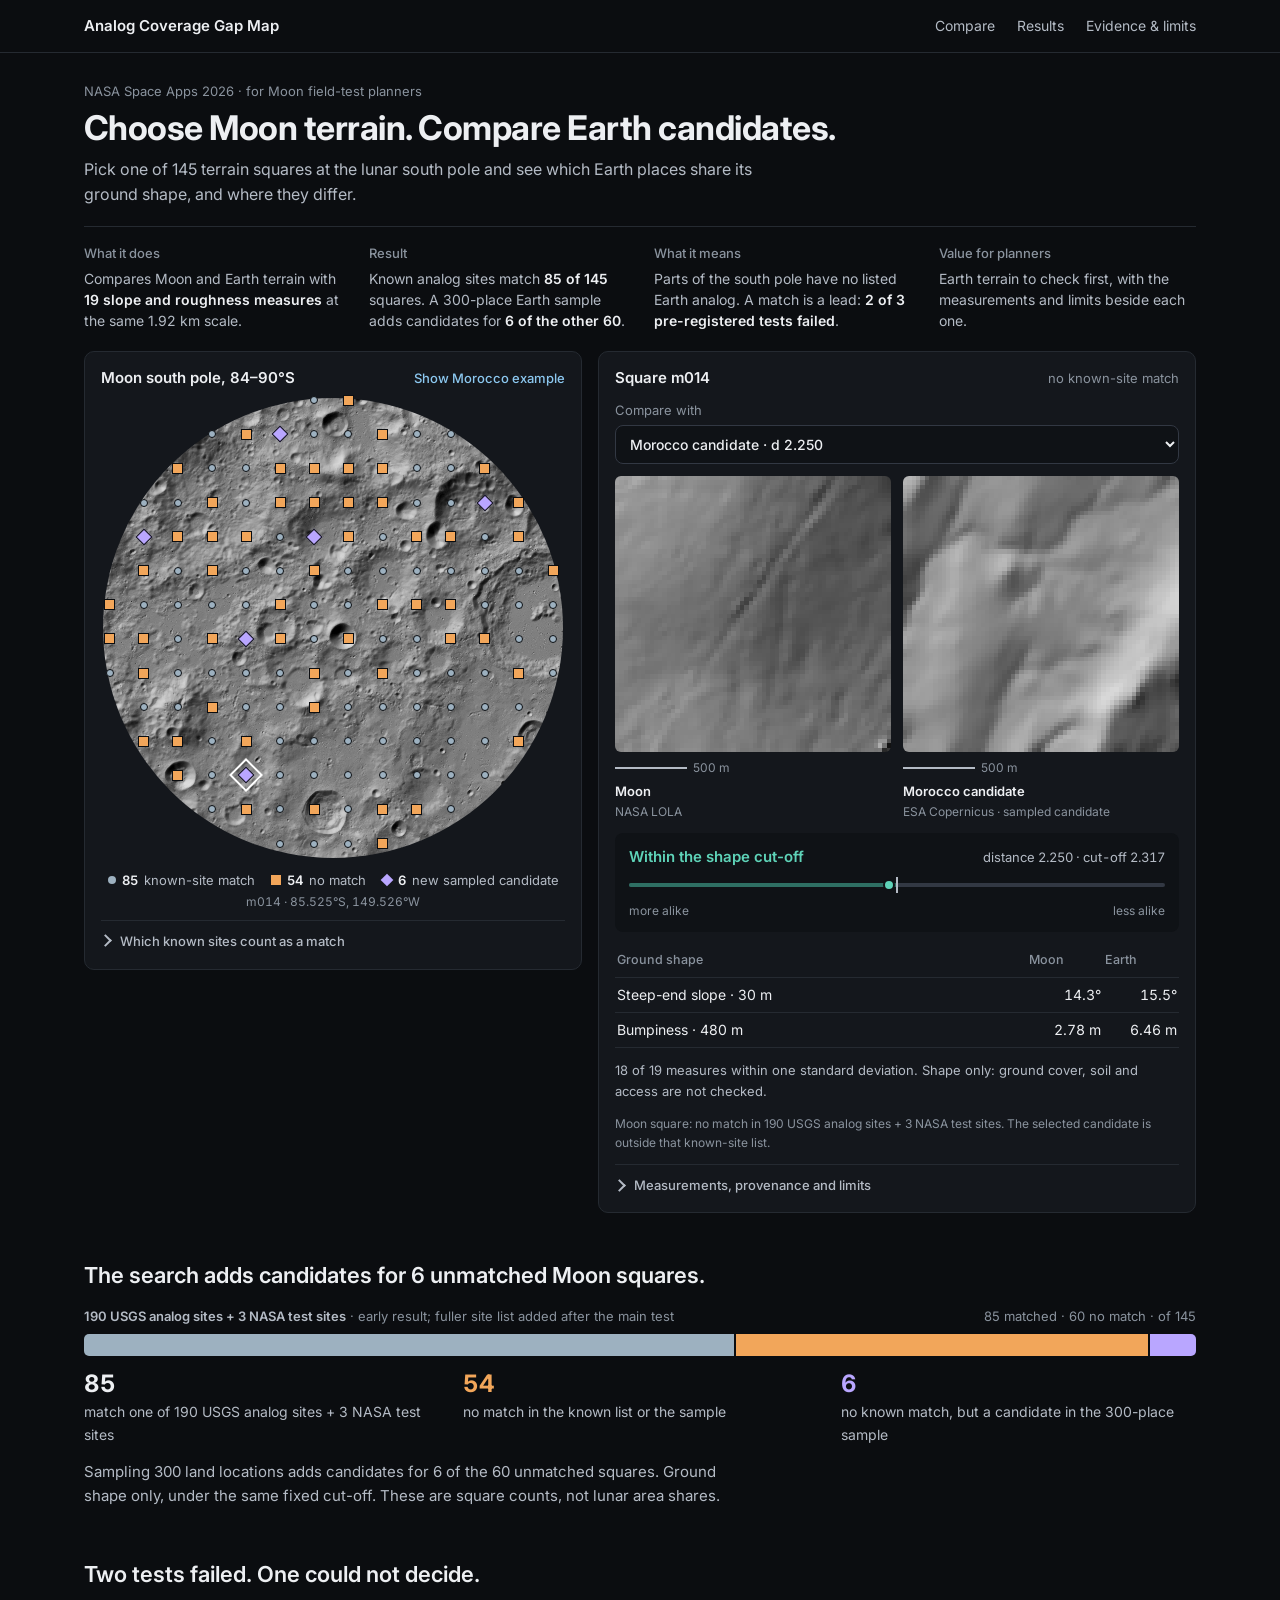
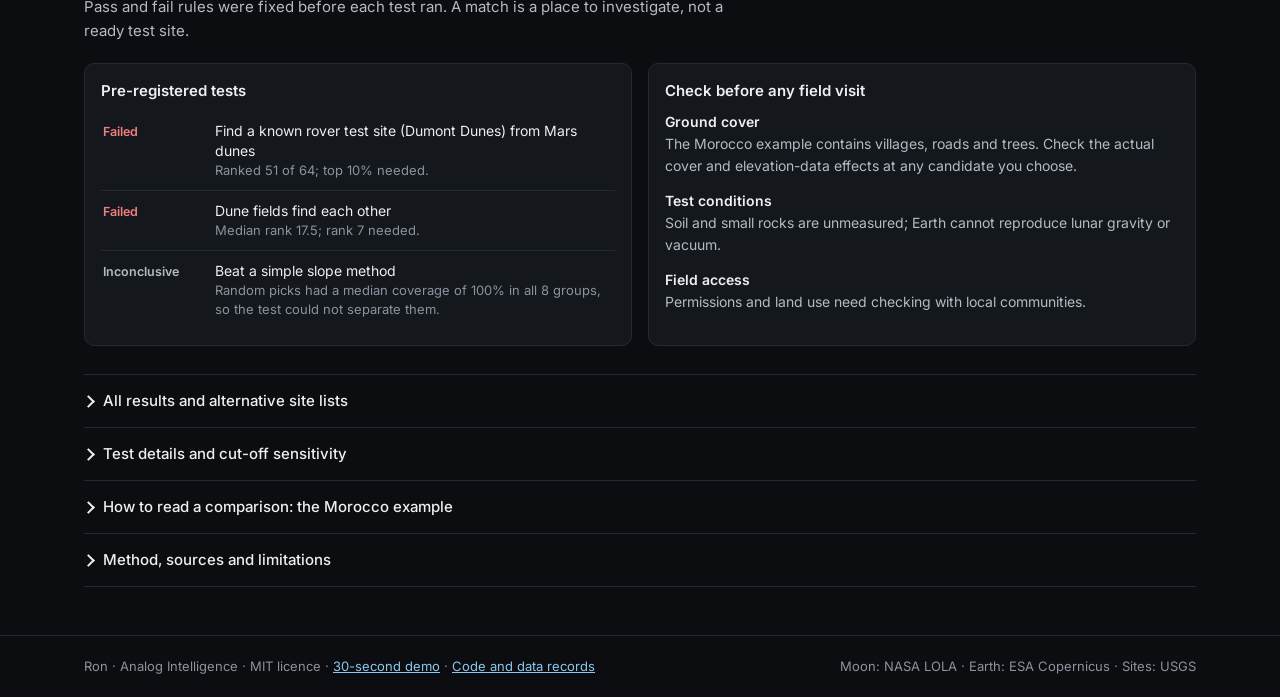
==== commit 602f3e0c: "Publish narrated 29.9-second project demo" ====
--- a/web/index.html
+++ b/web/index.html
@@ -93,5 +93,5 @@
     </div></details>
   </div>
 </div></section>
-</main><footer><div class="wrap"><p>Ron · Analog Intelligence · MIT licence · <a href="slides/Analog-Coverage-Gap-Map.pdf">7-slide demo</a> · <a href="https://github.com/ronnieurhomie/analog-coverage-gap-map">Code and data records</a></p><p>Moon: NASA LOLA · Earth: ESA Copernicus · Sites: USGS</p></div></footer>
+</main><footer><div class="wrap"><p>Ron · Analog Intelligence · MIT licence · <a href="demo/">30-second demo</a> · <a href="https://github.com/ronnieurhomie/analog-coverage-gap-map">Code and data records</a></p><p>Moon: NASA LOLA · Earth: ESA Copernicus · Sites: USGS</p></div></footer>
 <script src="app.js"></script></body></html>
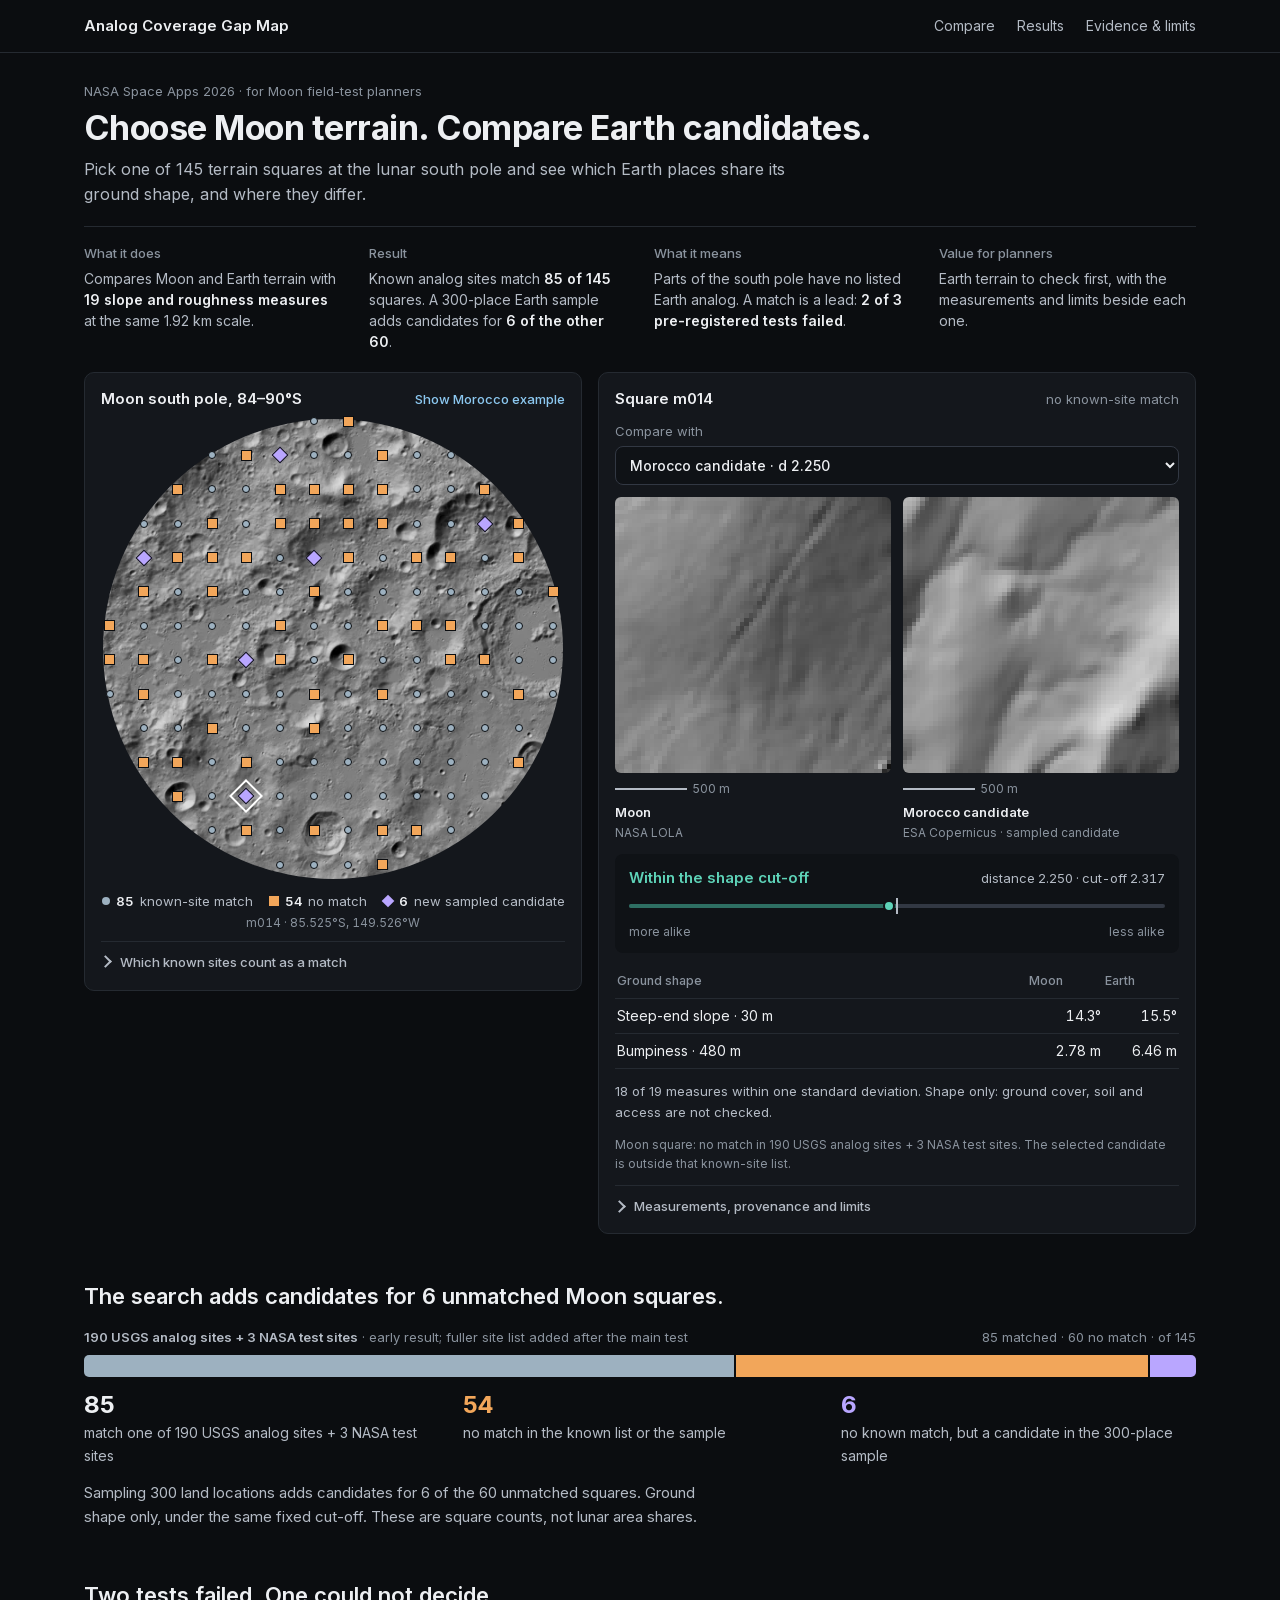
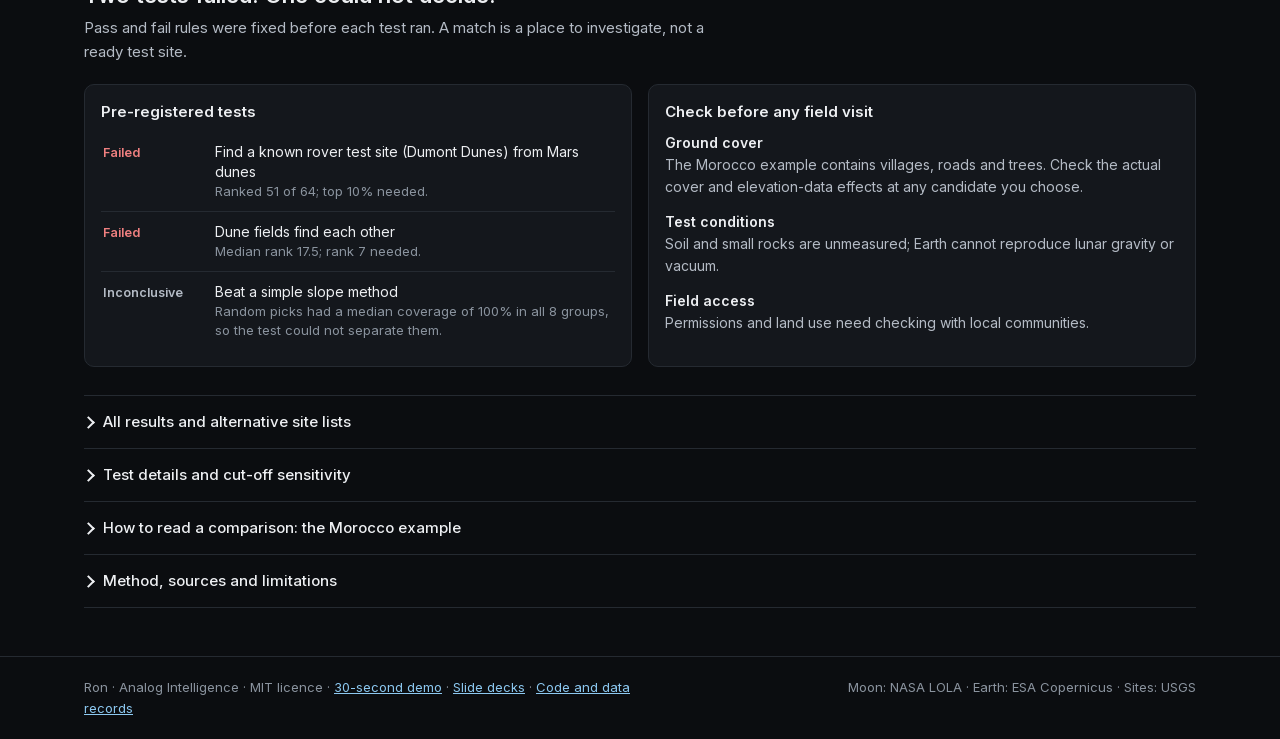
==== commit 93e825da: "Restore detailed slide deck and speed up the interactive map" ====
--- a/web/index.html
+++ b/web/index.html
@@ -3,9 +3,10 @@
 <html lang="en"><head><meta charset="utf-8"><meta name="viewport" content="width=device-width, initial-scale=1">
 <title>Analog Coverage Gap Map — Explore Moon terrain</title>
 <meta name="description" content="Choose a sampled lunar square and immediately compare Earth terrain candidates, measurements and limits.">
-<link rel="preconnect" href="https://fonts.googleapis.com"><link rel="preconnect" href="https://fonts.gstatic.com" crossorigin>
-<link rel="stylesheet" href="https://fonts.googleapis.com/css2?family=Inter:wght@400;500;600;700&display=swap">
-<link rel="stylesheet" href="style.css"></head><body>
+<link rel="preload" as="font" href="fonts/inter-latin.woff2" type="font/woff2" crossorigin>
+<link rel="preload" as="fetch" href="data/display.json" crossorigin>
+<link rel="preload" as="image" type="image/webp" href="data/lola_84S_hillshade-512.webp" imagesrcset="data/lola_84S_hillshade-512.webp 512w, data/lola_84S_hillshade-1024.webp 1024w, data/lola_84S_hillshade-1820.webp 1820w" imagesizes="(max-width: 700px) calc(100vw - 66px), 460px" fetchpriority="high">
+<link rel="stylesheet" href="style.css?v=fast-map-1"></head><body>
 <a class="skip" href="#map">Skip to the interactive Moon map</a>
 <header class="nav"><div class="wrap"><a class="brand" href="#top">Analog Coverage Gap Map</a>
   <nav aria-label="Sections"><a href="#explore">Compare</a><a href="#results">Results</a><a class="evidence-link" href="#tested">Evidence &amp; limits</a></nav></div></header>
@@ -28,7 +29,7 @@
     <div class="mapbox">
       <div class="ph"><h2 class="ph-title">Moon south pole, 84–90°S</h2><button id="reset-example" type="button">Show Morocco example</button></div>
       <div id="map" class="map" role="group" tabindex="-1" aria-label="145 selectable Moon terrain squares" aria-describedby="map-keys">
-        <img src="data/lola_84S_hillshade.png" alt="Actual NASA LOLA shaded elevation of the lunar south polar region, 84–90°S" width="1820" height="1820">
+        <picture><source type="image/webp" srcset="data/lola_84S_hillshade-512.webp 512w, data/lola_84S_hillshade-1024.webp 1024w, data/lola_84S_hillshade-1820.webp 1820w" sizes="(max-width: 700px) calc(100vw - 66px), 460px"><img src="data/lola_84S_hillshade.png" alt="Actual NASA LOLA shaded elevation of the lunar south polar region, 84–90°S" width="1820" height="1820" fetchpriority="high" decoding="async"></picture>
       </div>
       <div class="legend3" aria-label="Map legend"><span><i class="sym c"></i><b id="n-cov"></b> known-site match</span><span><i class="sym g"></i><b id="n-gap"></b> no match</span><span><i class="sym d"></i><b id="n-cand"></b> new sampled candidate</span></div>
       <p id="selection-status" class="selection-status" role="status" aria-live="polite">Loading terrain data…</p>
@@ -93,5 +94,5 @@
     </div></details>
   </div>
 </div></section>
-</main><footer><div class="wrap"><p>Ron · Analog Intelligence · MIT licence · <a href="demo/">30-second demo</a> · <a href="https://github.com/ronnieurhomie/analog-coverage-gap-map">Code and data records</a></p><p>Moon: NASA LOLA · Earth: ESA Copernicus · Sites: USGS</p></div></footer>
+</main><footer><div class="wrap"><p>Ron · Analog Intelligence · MIT licence · <a href="demo/">30-second demo</a> · <a href="slides/">Slide decks</a> · <a href="https://github.com/ronnieurhomie/analog-coverage-gap-map">Code and data records</a></p><p>Moon: NASA LOLA · Earth: ESA Copernicus · Sites: USGS</p></div></footer>
 <script src="app.js"></script></body></html>
--- a/web/style.css
+++ b/web/style.css
@@ -1,5 +1,12 @@
 /* AI assistance: Claude Code (original implementation and v4 visual redesign) and OpenAI Codex (earlier presentation revision). */
 /* v4: neutral interface; colour appears only where it carries data (match, no match, new candidate, pass, fail). */
+@font-face {
+  font-family:Inter;
+  font-style:normal;
+  font-weight:100 900;
+  font-display:swap;
+  src:url("fonts/inter-latin.woff2") format("woff2");
+}
 :root {
   --bg:#0B0D10; --surface:#14171C; --surface-2:#0F1216; --raise:#1B1F26; --line:#252A31; --line-2:#323843;
   --text:#EDEFF2; --text-2:#B4BBC5; --dim:#8A939E;
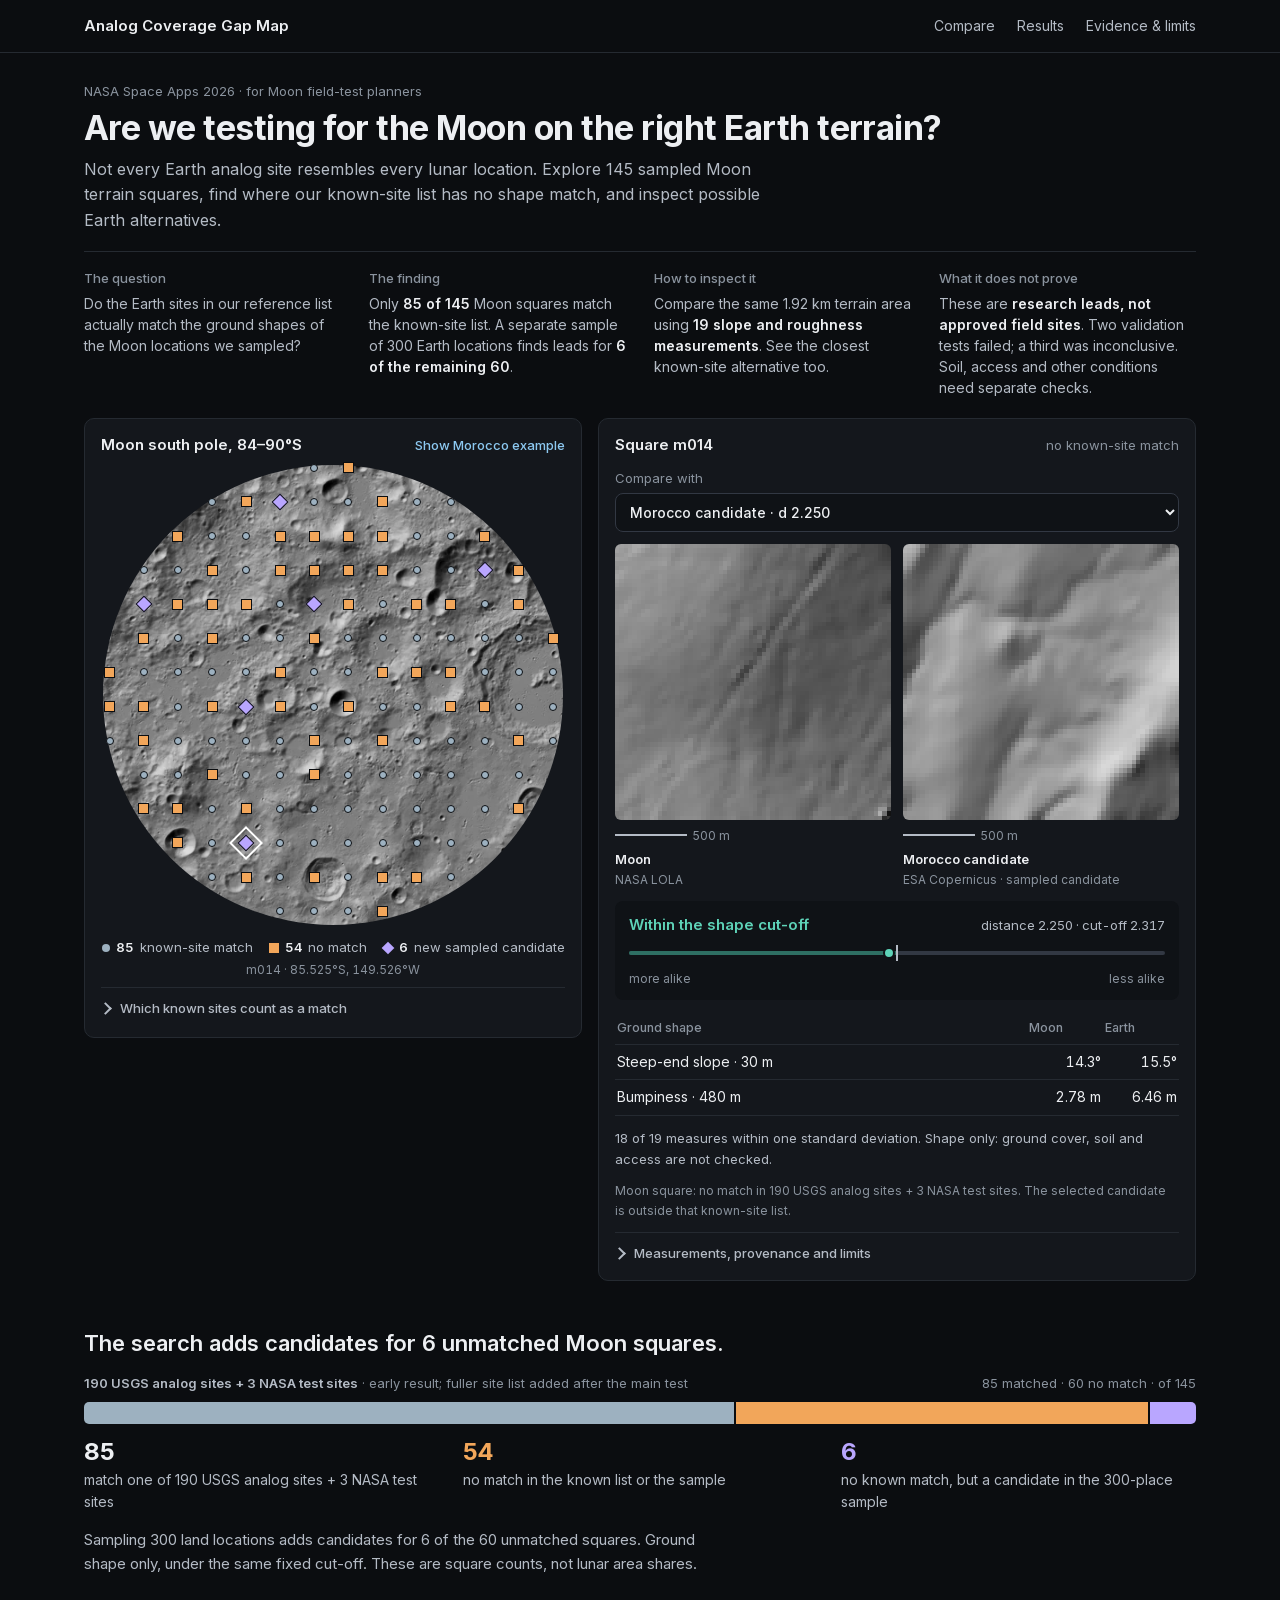
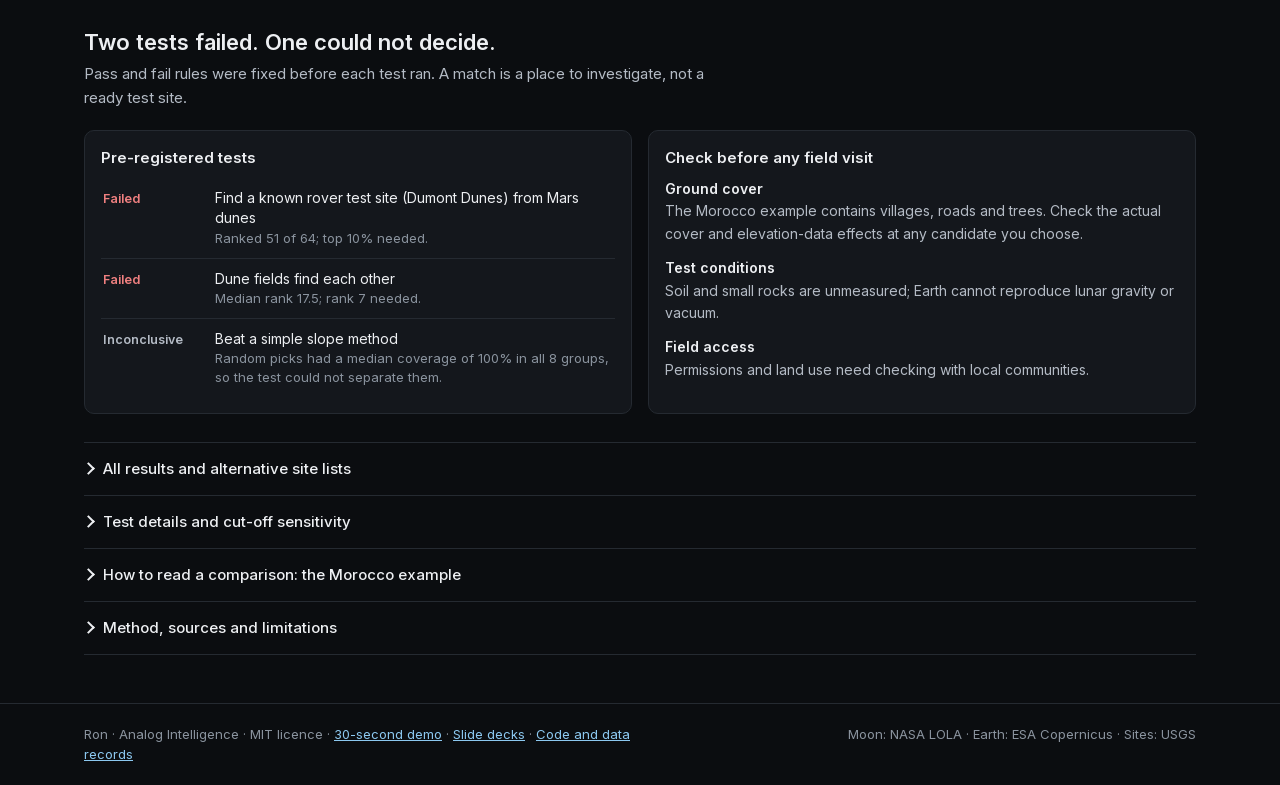
==== commit 64be54cb: "Clarify terrain comparison findings across README, site, and seven-slide deck" ====
--- a/web/index.html
+++ b/web/index.html
@@ -13,15 +13,15 @@
 <main id="top">
 <section class="hero" aria-labelledby="h1"><div class="wrap">
   <p class="eyebrow">NASA Space Apps 2026 · for Moon field-test planners</p>
-  <h1 id="h1">Choose Moon terrain. Compare Earth candidates.</h1>
-  <p class="lede">Pick one of 145 terrain squares at the lunar south pole and see which Earth places share its ground shape, and where they differ.</p>
+  <h1 id="h1">Are we testing for the Moon on the right Earth terrain?</h1>
+  <p class="lede">Not every Earth analog site resembles every lunar location. Explore 145 sampled Moon terrain squares, find where our known-site list has no shape match, and inspect possible Earth alternatives.</p>
 </div></section>
 
 <section class="brief-sec" aria-label="Summary"><div class="wrap"><div class="brief">
-  <div><p class="label">What it does</p><p>Compares Moon and Earth terrain with <b>19 slope and roughness measures</b> at the same 1.92 km scale.</p></div>
-  <div><p class="label">Result</p><p>Known analog sites match <b>85 of 145</b> squares. A 300-place Earth sample adds candidates for <b>6 of the other 60</b>.</p></div>
-  <div><p class="label">What it means</p><p>Parts of the south pole have no listed Earth analog. A match is a lead: <b>2 of 3 pre-registered tests failed</b>.</p></div>
-  <div><p class="label">Value for planners</p><p>Earth terrain to check first, with the measurements and limits beside each one.</p></div>
+  <div><p class="label">The question</p><p>Do the Earth sites in our reference list actually match the ground shapes of the Moon locations we sampled?</p></div>
+  <div><p class="label">The finding</p><p>Only <b>85 of 145</b> Moon squares match the known-site list. A separate sample of 300 Earth locations finds leads for <b>6 of the remaining 60</b>.</p></div>
+  <div><p class="label">How to inspect it</p><p>Compare the same 1.92 km terrain area using <b>19 slope and roughness measurements</b>. See the closest known-site alternative too.</p></div>
+  <div><p class="label">What it does not prove</p><p>These are <b>research leads, not approved field sites</b>. Two validation tests failed; a third was inconclusive. Soil, access and other conditions need separate checks.</p></div>
 </div></div></section>
 
 <section id="explore" class="workspace" aria-label="Interactive Moon to Earth terrain comparison"><div class="wrap">
